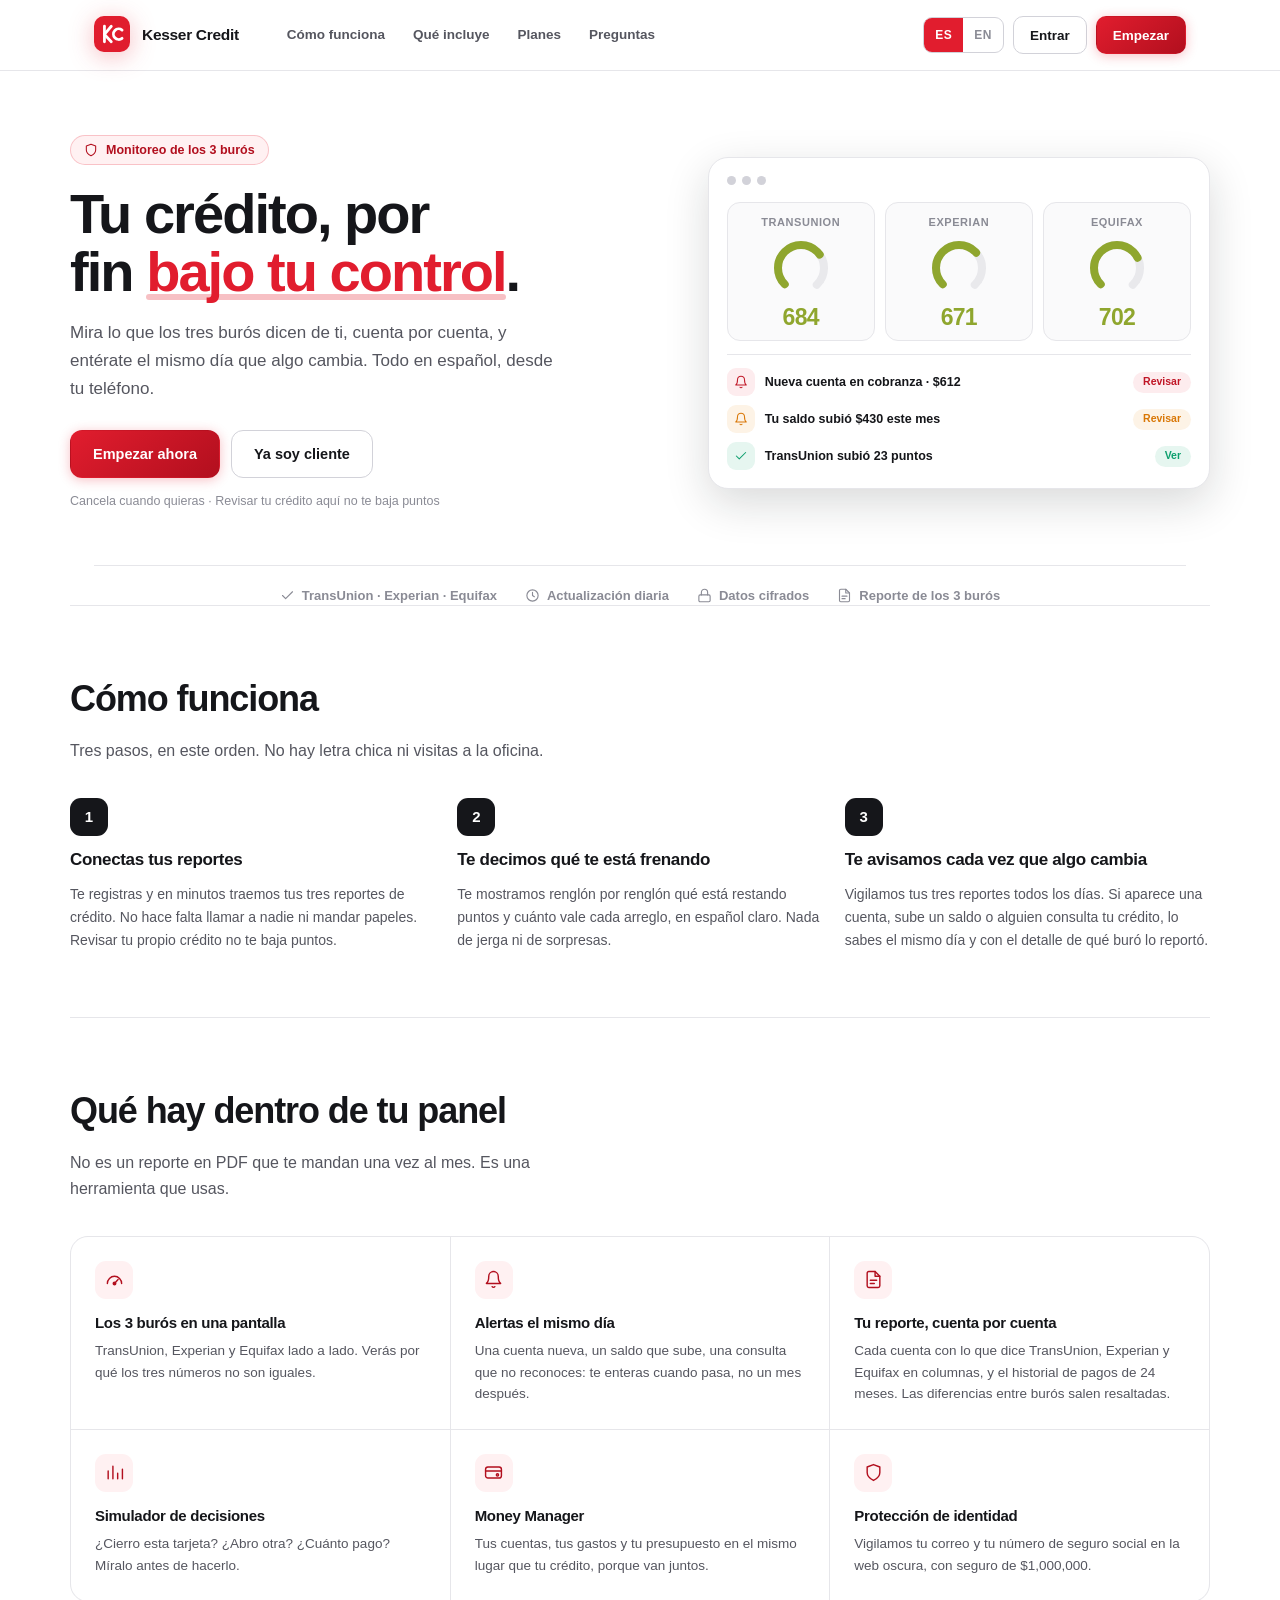
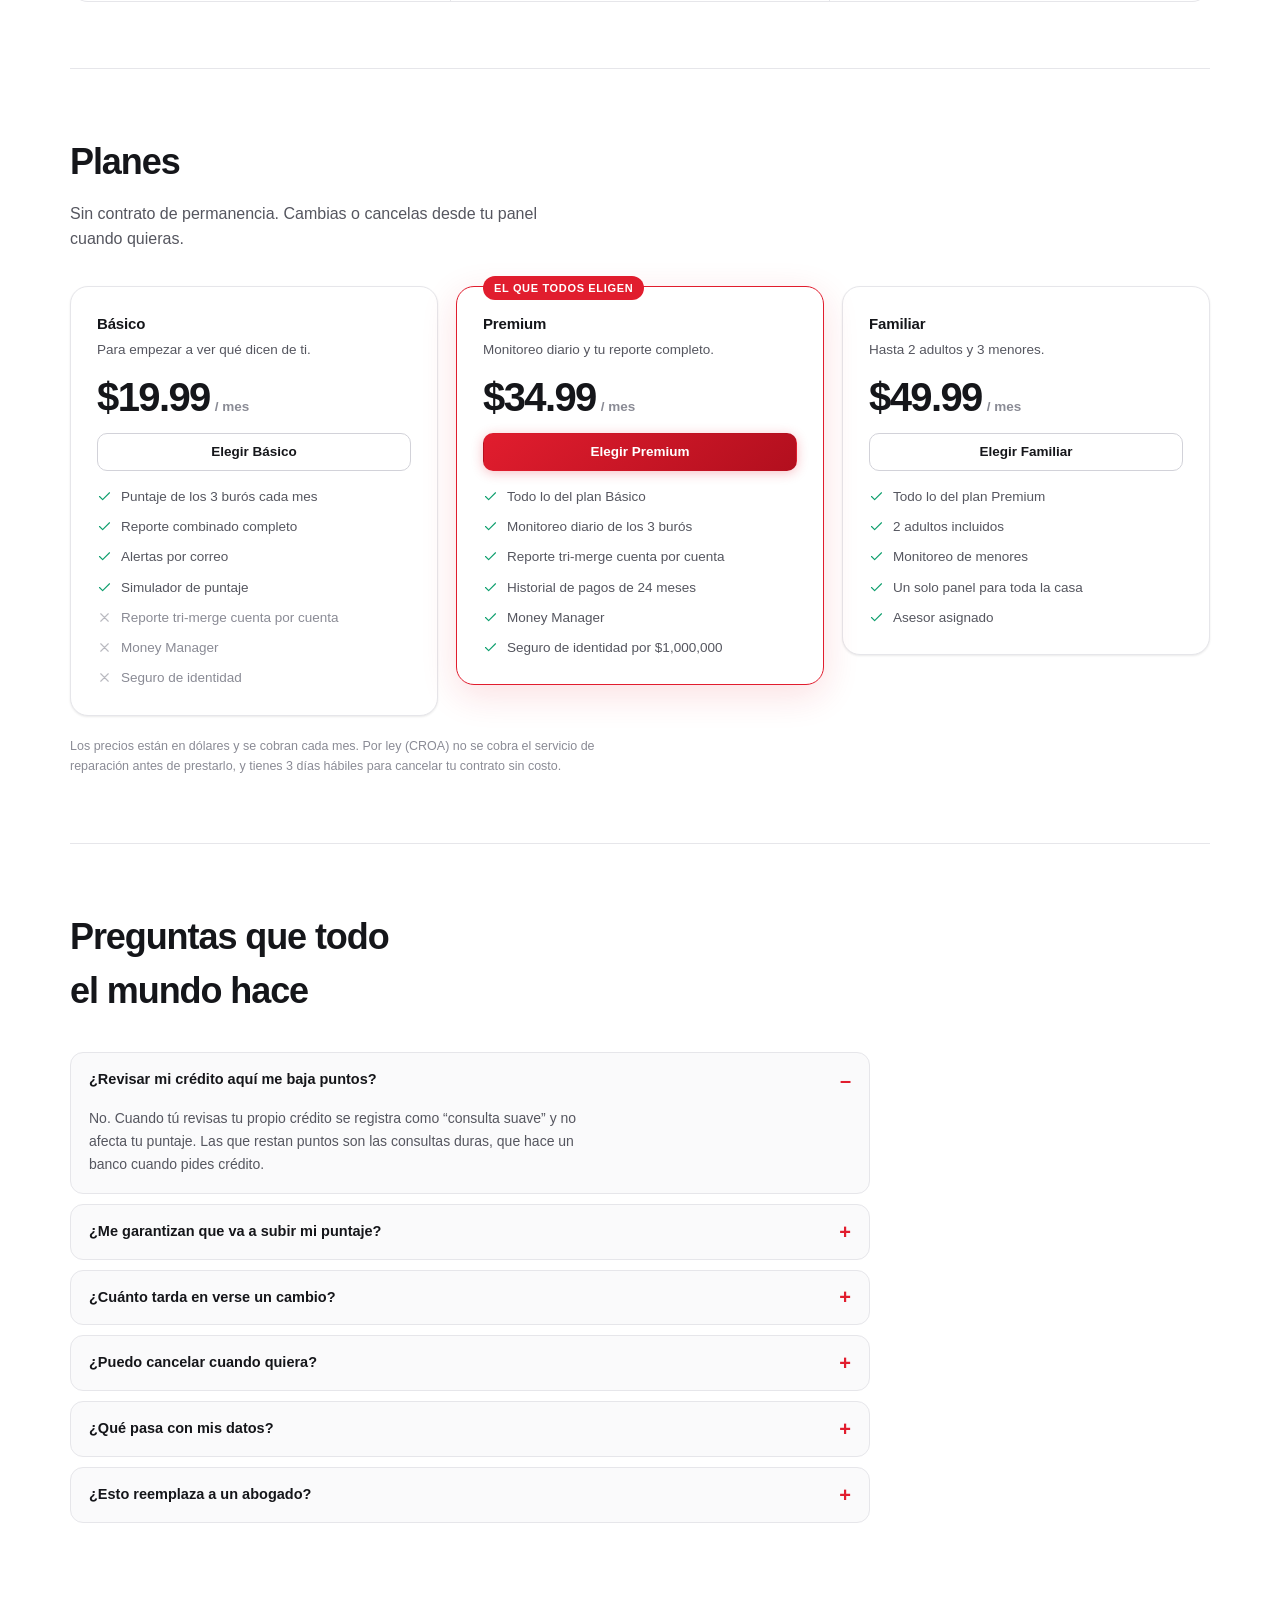
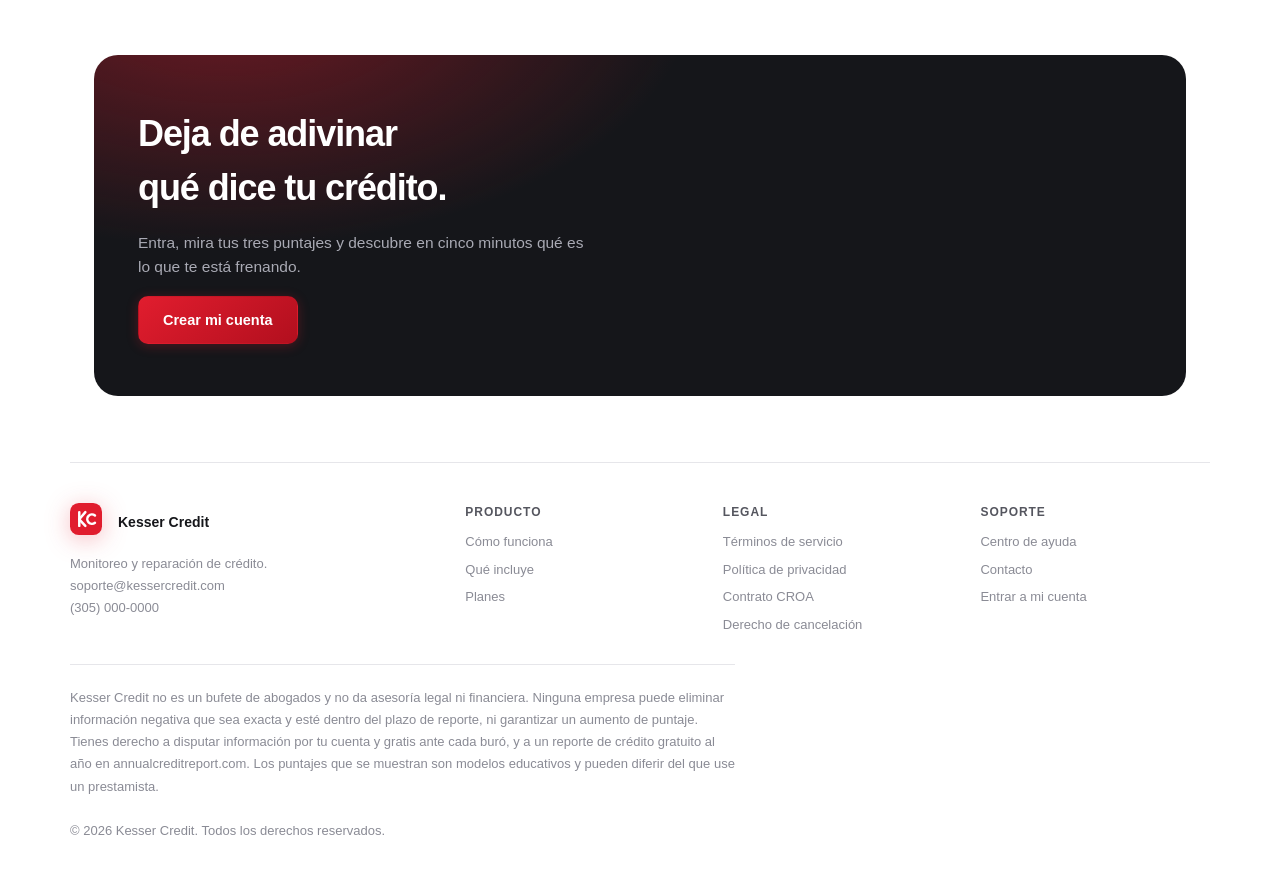
==== index.html @ 18e171b4 "Sitio de Kesser Credit: portada, registro, panel y reporte de los 3 burós Front-end completo en modo" ====
<!doctype html>
<html lang="es">
<head>
<meta charset="utf-8">
<meta name="viewport" content="width=device-width, initial-scale=1">

<title>Kesser Credit — Monitoreo de crédito de los 3 burós</title>
<meta name="description" content="Mira lo que TransUnion, Experian y Equifax dicen de ti, cuenta por cuenta, y entérate el mismo día que algo cambia. Todo en español.">
<link rel="canonical" href="https://kessercredit.com/">
<meta http-equiv="Content-Security-Policy" content="default-src 'self'; script-src 'self'; style-src 'self' 'unsafe-inline' https://fonts.googleapis.com; font-src 'self' https://fonts.gstatic.com; img-src 'self' data:; connect-src 'self' https://api.kessercredit.com; base-uri 'self'; form-action 'self'; object-src 'none'">
<meta name="theme-color" content="#E11D2E">
<meta name="robots" content="index, follow">

<link rel="icon" href="/favicon.svg" type="image/svg+xml">
<link rel="apple-touch-icon" href="/apple-touch-icon.png">

<meta property="og:type" content="website">
<meta property="og:site_name" content="Kesser Credit">
<meta property="og:locale" content="es_US">
<meta property="og:url" content="https://kessercredit.com/">
<meta property="og:title" content="Kesser Credit — Monitoreo de crédito de los 3 burós">
<meta property="og:description" content="Tu crédito, por fin bajo tu control. Los tres burós en una pantalla, cuenta por cuenta, en español.">
<meta name="twitter:card" content="summary_large_image">

<link rel="preconnect" href="https://fonts.googleapis.com">
<link rel="preconnect" href="https://fonts.gstatic.com" crossorigin>
<link href="https://fonts.googleapis.com/css2?family=Plus+Jakarta+Sans:wght@400;500;600;700;800&display=swap" rel="stylesheet">
<link rel="stylesheet" href="/styles.css">
</head>
<body>
<div id="app"></div>
<script src="/js/mock-data.js"></script>
<script src="/js/i18n.js"></script>
<script src="/js/api.js"></script>
<script src="/js/ui.js"></script>
<script src="/js/landing.js"></script>
<script src="/js/views.js"></script>
<script src="/js/app.js"></script>
</body>
</html>
---- styles.css ----
/* ==========================================================================
   Kesser Credit — Sistema visual
   Todo el color de marca vive en :root. Cambia estas 6 variables y
   la plataforma entera cambia de identidad.
   ========================================================================== */

:root{
  /* --- MARCA (edita aquí) --- */
  --brand-ink:#15161A;          /* casi negro, para bloques oscuros */
  --brand-ink-2:#1F2026;
  --brand-ink-3:#2B2D35;
  --brand-accent:#E11D2E;       /* rojo Kesser */
  --brand-accent-dark:#B20F1E;
  --brand-soft:#FFF1F2;         /* rosa papel, fondos suaves de marca */

  /* alias heredados (no los borres: el CSS los usa) */
  --brand-900:var(--brand-ink);
  --brand-800:var(--brand-ink-2);
  --brand-700:var(--brand-ink-3);

  /* --- Superficies --- */
  --bg:#F7F7F8;
  --surface:#FFFFFF;
  --surface-2:#FAFAFB;
  --surface-3:#F1F1F3;
  --line:#E6E6EA;
  --line-strong:#D2D2D9;

  /* --- Texto --- */
  --text:#15161A;
  --text-2:#55565F;
  --text-3:#8A8B95;
  --on-brand:#F7F7F8;
  --on-brand-dim:#A9AAB4;

  /* --- Semántica (separada del rojo de marca) --- */
  --ok:#0E9F6E;
  --ok-strong:#076B4A;

  /* --- escala de puntaje (rojo → verde, sin chocar con el rojo de marca) --- */
  --s1:#C8102E; --s2:#E07A1F; --s3:#8FA62E; --s4:#0E9F6E; --s5:#076B4A;
  --warn:#D97706;
  --bad:#C01626;
  --info:#2563EB;
  --ok-soft:#E6F6F0;
  --warn-soft:#FDF3E6;
  --bad-soft:#FDECEE;
  --info-soft:#ECF1FE;

  /* --- Burós --- */
  --tu:#0E7C86;        /* TransUnion — turquesa */
  --exp:#6D28D9;       /* Experian — violeta */
  --eqf:#C2410C;       /* Equifax — naranja quemado */

  /* --- Forma --- */
  --r-sm:8px;
  --r:12px;
  --r-lg:18px;
  --r-xl:26px;
  --shadow-sm:0 1px 2px rgba(21,22,26,.05), 0 1px 3px rgba(21,22,26,.04);
  --shadow:0 2px 8px rgba(21,22,26,.05), 0 8px 24px rgba(21,22,26,.06);
  --shadow-lg:0 14px 44px rgba(21,22,26,.16);

  --sidebar-w:258px;
  --font:"Plus Jakarta Sans","Inter",-apple-system,BlinkMacSystemFont,"Segoe UI",Roboto,Helvetica,Arial,sans-serif;
  --mono:"SFMono-Regular",ui-monospace,Menlo,Consolas,monospace;
}

:root:not([data-theme="light"]){ }
@media (prefers-color-scheme: dark){
  :root:not([data-theme="light"]){
    --bg:#0B0B0D;
    --surface:#141417;
    --surface-2:#1A1A1E;
    --surface-3:#222227;
    --line:#2A2A31;
    --line-strong:#3A3A43;
    --text:#F2F2F4;
    --text-2:#AFAFB9;
    --text-3:#7B7B86;
    --brand-soft:#2A1013;
    --ok-strong:#2FD39B;
    --s1:#FF5A6A; --s2:#FFA14A; --s3:#B6D24A; --s4:#2FD39B; --s5:#54E3B6;
    --ok-soft:#0D2A21;
    --warn-soft:#2C2010;
    --bad-soft:#2E1216;
    --info-soft:#121D3A;
  }
}
:root[data-theme="dark"]{
  --bg:#0B0B0D; --surface:#141417; --surface-2:#1A1A1E; --surface-3:#222227;
  --line:#2A2A31; --line-strong:#3A3A43;
  --text:#F2F2F4; --text-2:#AFAFB9; --text-3:#7B7B86; --brand-soft:#2A1013;
  --ok-strong:#2FD39B; --s1:#FF5A6A; --s2:#FFA14A; --s3:#B6D24A; --s4:#2FD39B; --s5:#54E3B6;
  --ok-soft:#0D2A21; --warn-soft:#2C2010; --bad-soft:#2E1216; --info-soft:#121D3A;
}

*,*::before,*::after{box-sizing:border-box}
html,body{margin:0;padding:0}
body{
  font-family:var(--font);
  background:var(--bg);
  color:var(--text);
  font-size:14px;
  line-height:1.5;
  -webkit-font-smoothing:antialiased;
}
h1,h2,h3,h4{margin:0;font-weight:700;letter-spacing:-.02em;color:var(--text)}
h1{font-size:26px}
h2{font-size:19px}
h3{font-size:15px}
p{margin:0}
a{color:var(--brand-accent-dark);text-decoration:none}
button{font-family:inherit}
img{max-width:100%}
[hidden]{display:none!important}
::-webkit-scrollbar{width:10px;height:10px}
::-webkit-scrollbar-thumb{background:var(--line-strong);border-radius:20px;border:3px solid transparent;background-clip:content-box}

/* ============================ LOGIN ============================ */
.auth{
  min-height:100vh;display:grid;grid-template-columns:1.05fr .95fr;
  background:var(--brand-ink);
}
.auth__pitch{
  padding:56px 54px;color:var(--on-brand);display:flex;flex-direction:column;
  background:
    radial-gradient(900px 520px at 8% -12%, rgba(225,29,46,.42), transparent 62%),
    radial-gradient(620px 460px at 108% 112%, rgba(225,29,46,.20), transparent 60%),
    var(--brand-ink);
}
.auth__pitch .brand__name{color:#fff}
.auth__pitch .brand__name span{color:var(--on-brand-dim)}
.auth__pitch h2{color:#fff;font-size:34px;line-height:1.18;max-width:14ch;margin-top:auto}
.auth__pitch p{color:var(--on-brand-dim);max-width:42ch;margin-top:16px;font-size:15px}
.auth__points{list-style:none;padding:0;margin:34px 0 auto;display:grid;gap:14px}
.auth__points li{display:flex;gap:12px;align-items:flex-start;color:var(--on-brand);font-size:14px}
.auth__points svg{flex:0 0 auto;margin-top:2px}
.auth__form{
  background:var(--surface);padding:56px 48px;display:flex;flex-direction:column;
  justify-content:center;gap:4px
}
.auth__form .field{margin-top:16px}
.auth__legal{color:var(--text-3);font-size:12px;margin-top:22px;line-height:1.6}
.demo-note{
  margin-top:20px;padding:12px 14px;border:1px dashed var(--line-strong);
  border-radius:var(--r);background:var(--surface-2);color:var(--text-2);font-size:12.5px
}
@media (max-width:900px){
  .auth{grid-template-columns:1fr}
  .auth__pitch{display:none}
  .auth__form{padding:36px 22px;min-height:100vh}
}

/* ============================ SHELL ============================ */
.shell{display:grid;grid-template-columns:var(--sidebar-w) 1fr;min-height:100vh}

.sidebar{
  background:var(--surface);color:var(--text);display:flex;flex-direction:column;
  position:sticky;top:0;height:100vh;overflow-y:auto;
  border-right:1px solid var(--line)
}
.brand{display:flex;align-items:center;gap:11px;padding:20px 20px 18px}
.brand__mark{
  width:38px;height:38px;flex:0 0 auto;display:block;
  filter:drop-shadow(0 4px 12px rgba(225,29,46,.3))
}
.brand__name{font-weight:800;font-size:15.5px;color:var(--text);letter-spacing:-.02em;line-height:1.1}
.brand__name span{display:block;font-weight:600;font-size:10.5px;color:var(--text-3);letter-spacing:.09em;text-transform:uppercase;margin-top:2px}

.nav{padding:6px 10px 18px;display:grid;gap:2px}
.nav__label{
  font-size:10.5px;text-transform:uppercase;letter-spacing:.1em;color:var(--text-3);
  padding:16px 12px 7px;font-weight:800
}
.nav__item{
  display:flex;align-items:center;gap:11px;padding:9.5px 12px;border-radius:10px;
  color:var(--text-2);font-size:13.5px;font-weight:600;cursor:pointer;
  border:0;background:none;width:100%;text-align:left;transition:.14s
}
.nav__item:hover{background:var(--surface-3);color:var(--text)}
.nav__item.is-active{background:var(--brand-soft);color:var(--brand-accent-dark);box-shadow:inset 2.5px 0 0 var(--brand-accent)}
.nav__item svg{flex:0 0 auto;opacity:.9}
.nav__badge{
  margin-left:auto;background:var(--bad);color:#fff;font-size:10.5px;font-weight:800;
  min-width:19px;height:19px;border-radius:20px;display:grid;place-items:center;padding:0 5px
}
.sidebar__foot{margin-top:auto;padding:14px;border-top:1px solid var(--line)}
.plan-card{
  background:var(--brand-soft);border:1px solid color-mix(in srgb,var(--brand-accent) 18%,transparent);
  border-radius:var(--r);padding:13px
}
.plan-card b{color:var(--text);display:block;font-size:13px}
.plan-card small{color:var(--text-2);font-size:11.5px}

.main{min-width:0;display:flex;flex-direction:column}
.topbar{
  height:64px;background:var(--surface);border-bottom:1px solid var(--line);
  display:flex;align-items:center;gap:14px;padding:0 26px;position:sticky;top:0;z-index:20
}
.topbar__title{font-weight:700;font-size:13px;color:var(--text-2)}
.topbar__crumb{color:var(--text-3);font-size:12.5px}
.topbar__spacer{margin-left:auto}
.search{
  display:flex;align-items:center;gap:8px;background:var(--surface-3);border:1px solid transparent;
  border-radius:10px;padding:0 11px;height:36px;width:270px;color:var(--text-3)
}
.search:focus-within{border-color:var(--brand-accent);background:var(--surface)}
.search input{border:0;background:none;outline:0;font-size:13px;color:var(--text);width:100%}
.icon-btn{
  width:36px;height:36px;border-radius:10px;border:1px solid var(--line);background:var(--surface);
  display:grid;place-items:center;cursor:pointer;color:var(--text-2);position:relative
}
.icon-btn:hover{background:var(--surface-3);color:var(--text)}
.icon-btn .dot{position:absolute;top:7px;right:7px;width:7px;height:7px;border-radius:9px;background:var(--bad);border:2px solid var(--surface)}
.avatar{
  width:36px;height:36px;border-radius:50%;background:var(--brand-ink);color:#fff;
  display:grid;place-items:center;font-weight:700;font-size:12.5px;cursor:pointer;flex:0 0 auto
}
.page{padding:26px;max-width:1360px;width:100%}
.page__head{display:flex;align-items:flex-end;gap:16px;flex-wrap:wrap;margin-bottom:20px}
.page__head p{color:var(--text-2);margin-top:5px;max-width:70ch}
.page__head .spacer{margin-left:auto}
.mobile-only{display:none}
@media (max-width:620px){
  .page__head{align-items:stretch}
  .page__head .spacer{display:none}
  .page__head .btn{flex:1 1 140px}
}
@media (max-width:1000px){
  .shell{grid-template-columns:1fr}
  .sidebar{position:fixed;left:0;top:0;bottom:0;width:272px;z-index:60;transform:translateX(-100%);transition:.22s}
  .sidebar.is-open{transform:none;box-shadow:var(--shadow-lg)}
  .scrim{position:fixed;inset:0;background:rgba(7,12,22,.5);z-index:55}
  .mobile-only{display:grid}
  .search{display:none}
  .page{padding:18px 14px}
}

/* ============================ ÁTOMOS ============================ */
.btn{
  display:inline-flex;align-items:center;justify-content:center;gap:8px;height:38px;padding:0 16px;
  border-radius:10px;border:1px solid var(--line-strong);background:var(--surface);color:var(--text);
  font-weight:650;font-size:13.5px;cursor:pointer;transition:.14s;white-space:nowrap
}
.btn:hover{background:var(--surface-3)}
.btn--primary{
  background:linear-gradient(140deg,var(--brand-accent),var(--brand-accent-dark));
  border-color:transparent;color:#fff;box-shadow:0 2px 12px rgba(225,29,46,.28)
}
.btn--primary:hover{filter:brightness(1.05);background:linear-gradient(140deg,var(--brand-accent),var(--brand-accent-dark))}
.btn--dark{background:var(--brand-800);border-color:transparent;color:#fff}
.btn--dark:hover{background:var(--brand-700)}
.btn--ghost{background:none;border-color:transparent;color:var(--text-2)}
.btn--ghost:hover{background:var(--surface-3);color:var(--text)}
.btn--danger{background:var(--bad-soft);border-color:transparent;color:var(--bad)}
.btn--sm{height:32px;padding:0 12px;font-size:12.5px;border-radius:8px}
.btn--block{width:100%}
.btn[disabled]{opacity:.5;cursor:not-allowed}

.card{background:var(--surface);border:1px solid var(--line);border-radius:var(--r-lg);box-shadow:var(--shadow-sm)}
.card__head{display:flex;align-items:center;gap:12px;padding:16px 18px;border-bottom:1px solid var(--line)}
.card__head h3{flex:1 1 auto;min-width:0}
.card__head .sub{color:var(--text-3);font-size:12.5px;font-weight:500}
.card__body{padding:18px}
.card__body--flush{padding:0}
.card__foot{padding:13px 18px;border-top:1px solid var(--line);background:var(--surface-2);border-radius:0 0 var(--r-lg) var(--r-lg)}

.grid{display:grid;gap:16px}
.g-2{grid-template-columns:repeat(2,minmax(0,1fr))}
.g-3{grid-template-columns:repeat(3,minmax(0,1fr))}
.g-4{grid-template-columns:repeat(4,minmax(0,1fr))}
.g-main{grid-template-columns:minmax(0,2fr) minmax(0,1fr)}
@media (max-width:1100px){.g-4{grid-template-columns:repeat(2,minmax(0,1fr))}.g-main{grid-template-columns:1fr}}
@media (max-width:760px){.g-2,.g-3,.g-4{grid-template-columns:1fr}}

.chip{
  display:inline-flex;align-items:center;gap:6px;height:24px;padding:0 10px;border-radius:20px;
  font-size:11.5px;font-weight:700;background:var(--surface-3);color:var(--text-2);white-space:nowrap
}
.chip--ok{background:var(--ok-soft);color:var(--ok)}
.chip--warn{background:var(--warn-soft);color:var(--warn)}
.chip--bad{background:var(--bad-soft);color:var(--bad)}
.chip--info{background:var(--info-soft);color:var(--info)}
.chip--tu{background:color-mix(in srgb,var(--tu) 13%,transparent);color:var(--tu)}
.chip--exp{background:color-mix(in srgb,var(--exp) 13%,transparent);color:var(--exp)}
.chip--eqf{background:color-mix(in srgb,var(--eqf) 13%,transparent);color:var(--eqf)}

.stat{display:grid;gap:4px}
.stat__k{font-size:11.5px;text-transform:uppercase;letter-spacing:.07em;color:var(--text-3);font-weight:700}
.stat__v{font-size:27px;font-weight:800;letter-spacing:-.03em;font-variant-numeric:tabular-nums}
.stat__d{font-size:12.5px;color:var(--text-2)}
.delta{font-weight:700;font-size:12.5px;display:inline-flex;align-items:center;gap:3px}
.delta--up{color:var(--ok)} .delta--down{color:var(--bad)} .delta--flat{color:var(--text-3)}

.field{display:grid;gap:6px}
.field > label{font-size:12.5px;font-weight:700;color:var(--text-2)}
.input,select.input,textarea.input{
  height:40px;border:1px solid var(--line-strong);border-radius:10px;background:var(--surface);
  padding:0 12px;font-size:14px;color:var(--text);outline:0;font-family:inherit;width:100%
}
textarea.input{height:auto;padding:10px 12px;line-height:1.6;resize:vertical}
.input:focus{border-color:var(--brand-accent);box-shadow:0 0 0 3px rgba(225,29,46,.15)}
.hint{font-size:12px;color:var(--text-3)}

.table-wrap{overflow-x:auto}
table.tbl{width:100%;border-collapse:collapse;font-size:13.5px;min-width:620px}
.tbl th{
  text-align:left;font-size:11px;text-transform:uppercase;letter-spacing:.07em;color:var(--text-3);
  font-weight:700;padding:11px 14px;background:var(--surface-2);border-bottom:1px solid var(--line);
  white-space:nowrap;position:sticky;top:0
}
.tbl td{padding:13px 14px;border-bottom:1px solid var(--line);vertical-align:middle}
.tbl tbody tr:hover{background:var(--surface-2)}
.tbl tbody tr:last-child td{border-bottom:0}
.tbl .num{text-align:right;font-variant-numeric:tabular-nums;white-space:nowrap}
.cell-strong{font-weight:700}
.cell-sub{color:var(--text-3);font-size:12px;margin-top:2px}

.tabs{display:flex;gap:4px;border-bottom:1px solid var(--line);overflow-x:auto;margin-bottom:18px}
.tab{
  border:0;background:none;padding:10px 14px;font-size:13.5px;font-weight:650;color:var(--text-2);
  cursor:pointer;border-bottom:2px solid transparent;white-space:nowrap
}
.tab:hover{color:var(--text)}
.tab.is-active{color:var(--brand-accent-dark);border-bottom-color:var(--brand-accent)}

.empty{padding:46px 24px;text-align:center;color:var(--text-3)}
.empty h3{margin-bottom:6px}

.meter{height:7px;border-radius:20px;background:var(--surface-3);overflow:hidden}
.meter > i{display:block;height:100%;border-radius:20px;background:var(--ok)}
.meter--warn > i{background:var(--warn)} .meter--bad > i{background:var(--bad)}

.list{display:grid;gap:0}
.list__row{display:flex;gap:13px;align-items:flex-start;padding:14px 18px;border-bottom:1px solid var(--line)}
.list__row:last-child{border-bottom:0}
.list__row:hover{background:var(--surface-2)}
.list__ico{
  width:34px;height:34px;border-radius:10px;display:grid;place-items:center;flex:0 0 auto;
  background:var(--surface-3);color:var(--text-2)
}
.list__ico--bad{background:var(--bad-soft);color:var(--bad)}
.list__ico--warn{background:var(--warn-soft);color:var(--warn)}
.list__ico--ok{background:var(--ok-soft);color:var(--ok)}
.list__ico--info{background:var(--info-soft);color:var(--info)}
.list__main{flex:1 1 auto;min-width:0}
.list__main b{font-size:13.5px;display:block}
.list__main span{color:var(--text-2);font-size:12.5px}
.list__meta{color:var(--text-3);font-size:12px;white-space:nowrap;text-align:right}

/* ====================== PUNTAJES / GAUGE ====================== */
.score-cards{display:grid;grid-template-columns:repeat(3,minmax(0,1fr));gap:16px}
@media (max-width:860px){.score-cards{grid-template-columns:1fr}}
.score-card{
  background:var(--surface);border:1px solid var(--line);border-radius:var(--r-lg);
  padding:18px;display:grid;gap:12px;box-shadow:var(--shadow-sm);position:relative;overflow:hidden
}
.score-card::before{content:"";position:absolute;inset:0 0 auto;height:3px;background:var(--bureau,var(--brand-accent))}
.score-card__top{display:flex;align-items:center;gap:9px}
.score-card__logo{
  width:30px;height:30px;border-radius:9px;display:grid;place-items:center;font-weight:800;font-size:12px;
  background:color-mix(in srgb,var(--bureau) 14%,transparent);color:var(--bureau)
}
.score-card__name{font-weight:700;font-size:13.5px}
.score-card__name small{display:block;color:var(--text-3);font-weight:500;font-size:11.5px}
.gauge{display:flex;align-items:center;gap:16px}
.gauge__num{font-size:40px;font-weight:800;letter-spacing:-.04em;line-height:1;font-variant-numeric:tabular-nums}
.gauge__scale{font-size:11.5px;color:var(--text-3)}

.report-card-grid{display:grid;gap:12px}
.rc-row{display:grid;grid-template-columns:1fr auto;gap:4px 14px;align-items:center}
.rc-row__name{font-weight:650;font-size:13.5px}
.rc-row__bar{grid-column:1/-1}
.grade{
  width:30px;height:30px;border-radius:9px;display:grid;place-items:center;font-weight:800;font-size:13.5px
}
.grade--A{background:var(--ok-soft);color:var(--ok)}
.grade--B{background:var(--info-soft);color:var(--info)}
.grade--C{background:var(--warn-soft);color:var(--warn)}
.grade--D,.grade--F{background:var(--bad-soft);color:var(--bad)}

/* ====================== SIMULADOR ====================== */
.sim-grid{display:grid;grid-template-columns:minmax(0,1fr) 340px;gap:16px}
@media (max-width:1050px){.sim-grid{grid-template-columns:1fr}}
.sim-opt{
  display:flex;gap:12px;align-items:flex-start;padding:14px;border:1px solid var(--line);
  border-radius:var(--r);cursor:pointer;background:var(--surface)
}
.sim-opt:hover{border-color:var(--line-strong);background:var(--surface-2)}
.sim-opt.is-on{border-color:var(--brand-accent);background:var(--brand-soft)}
.sim-opt input{margin-top:3px;accent-color:var(--brand-accent-dark);width:17px;height:17px}
.sim-opt > div > b{display:block;font-size:13.5px}
.sim-opt .hint b{display:inline}
.sim-opt span{color:var(--text-2);font-size:12.5px}
.sim-result{
  background:var(--brand-800);color:#fff;border-radius:var(--r-lg);padding:22px;
  display:grid;gap:6px;place-items:center;text-align:center
}
.sim-result .big{font-size:52px;font-weight:800;letter-spacing:-.04em;line-height:1}
.sim-result small{color:var(--on-brand-dim)}
input[type=range]{width:100%;accent-color:var(--brand-accent-dark)}

/* ====================== TIMELINE DISPUTAS ====================== */
.steps{display:flex;gap:0;margin:4px 0 2px}
.step{flex:1 1 0;text-align:center;position:relative;font-size:11.5px;color:var(--text-3);font-weight:650}
.step::before{
  content:"";display:block;height:4px;background:var(--surface-3);margin:0 0 9px;border-radius:9px
}
.step:first-child::before{border-radius:9px 0 0 9px}
.step:last-child::before{border-radius:0 9px 9px 0}
.step.is-done::before{background:var(--brand-accent)}
.step.is-done{color:var(--brand-accent-dark)}

/* ====================== MONEY MANAGER ====================== */
.bars{display:flex;align-items:flex-end;gap:10px;height:150px;padding-top:8px}
.bars__col{flex:1 1 0;display:grid;gap:7px;justify-items:center}
.bars__bar{
  width:100%;max-width:38px;background:linear-gradient(180deg,var(--ok),#0A7C55);
  border-radius:7px 7px 3px 3px;min-height:4px
}
.bars__bar--muted{background:linear-gradient(180deg,var(--line-strong),var(--line))}
.bars__lbl{font-size:11px;color:var(--text-3);font-weight:650}

/* ====================== OFERTAS ====================== */
.offer{display:grid;gap:12px;padding:18px;border:1px solid var(--line);border-radius:var(--r-lg);background:var(--surface)}
.offer__logo{width:44px;height:44px;border-radius:11px;display:grid;place-items:center;font-weight:800;color:#fff;font-size:15px}
.offer__rate{font-size:22px;font-weight:800;letter-spacing:-.03em}

/* ====================== MODAL ====================== */
.modal-scrim{position:fixed;inset:0;background:rgba(7,12,22,.55);display:grid;place-items:center;z-index:100;padding:20px;overflow:auto}
.modal{background:var(--surface);border-radius:var(--r-xl);box-shadow:var(--shadow-lg);width:min(620px,100%);max-height:90vh;overflow:auto}
.modal__head{display:flex;align-items:center;gap:12px;padding:20px 22px;border-bottom:1px solid var(--line);position:sticky;top:0;background:var(--surface);z-index:2}
.modal__head h2{flex:1}
.modal__body{padding:22px;display:grid;gap:16px}
.modal__foot{padding:16px 22px;border-top:1px solid var(--line);display:flex;gap:10px;justify-content:flex-end;position:sticky;bottom:0;background:var(--surface)}
.letter{
  background:var(--surface-2);border:1px solid var(--line);border-radius:var(--r);padding:18px;
  font-family:var(--mono);font-size:12.5px;line-height:1.75;
  white-space:pre-wrap;overflow-wrap:anywhere;max-width:100%
}
@media (max-width:620px){ .letter{font-size:11.5px;padding:13px} }

/* ====================== TOASTS ====================== */
.toasts{position:fixed;right:18px;bottom:18px;display:grid;gap:10px;z-index:200;max-width:340px}
.toast{
  background:var(--brand-800);color:#fff;padding:13px 16px;border-radius:var(--r);
  box-shadow:var(--shadow-lg);font-size:13.5px;display:flex;gap:10px;align-items:flex-start;
  animation:toast-in .2s ease-out
}
@keyframes toast-in{from{opacity:0;transform:translateY(8px)}}

/* ====================== CRM ====================== */
.pipeline{display:grid;grid-template-columns:repeat(5,minmax(190px,1fr));gap:12px;overflow-x:auto;padding-bottom:6px}
.pipe-col{background:var(--surface-2);border:1px solid var(--line);border-radius:var(--r);padding:11px;min-height:150px}
.pipe-col__head{display:flex;align-items:center;gap:8px;margin-bottom:10px;font-size:12px;font-weight:800;text-transform:uppercase;letter-spacing:.06em;color:var(--text-3)}
.pipe-col__head b{margin-left:auto;background:var(--surface);border:1px solid var(--line);border-radius:20px;padding:1px 8px;font-size:11px;color:var(--text-2)}
.deal{background:var(--surface);border:1px solid var(--line);border-radius:10px;padding:11px;margin-bottom:9px;cursor:pointer;box-shadow:var(--shadow-sm)}
.deal:hover{border-color:var(--brand-accent)}
.deal b{font-size:13px;display:block}
.deal small{color:var(--text-3);font-size:11.5px}

.kv{display:grid;grid-template-columns:auto 1fr;gap:9px 18px;font-size:13.5px}
.kv dt{color:var(--text-3);font-weight:650}
.kv dd{margin:0;font-weight:600}

.callout{
  display:flex;gap:12px;padding:15px 16px;border-radius:var(--r);background:var(--info-soft);
  border:1px solid color-mix(in srgb,var(--info) 22%,transparent);color:var(--text)
}
.callout--warn{background:var(--warn-soft);border-color:color-mix(in srgb,var(--warn) 25%,transparent)}
.callout b{display:block;margin-bottom:3px}
.callout p{font-size:13px;color:var(--text-2)}
code{font-family:var(--mono);font-size:12.5px;background:var(--surface-3);padding:2px 6px;border-radius:6px}

/* ==========================================================================
   PORTADA PÚBLICA (lo que ve quien todavía no es cliente)
   ========================================================================== */
.lp{background:var(--surface)}
.lp__wrap{max-width:1140px;margin:0 auto;padding:0 24px}

.lp-nav{
  position:sticky;top:0;z-index:40;background:color-mix(in srgb,var(--surface) 88%,transparent);
  backdrop-filter:blur(12px);border-bottom:1px solid var(--line)
}
.lp-nav__in{display:flex;align-items:center;gap:10px;height:70px}
.lp-nav__links{display:flex;gap:4px;margin-left:26px}
.lp-nav__links a{
  padding:8px 12px;border-radius:9px;font-size:13.5px;font-weight:650;color:var(--text-2)
}
.lp-nav__links a:hover{background:var(--surface-3);color:var(--text)}
.lp-nav__cta{margin-left:auto;display:flex;gap:9px;align-items:center}
@media (max-width:820px){ .lp-nav__links{display:none} }

.lp-hero{
  display:grid;grid-template-columns:minmax(0,1.08fr) minmax(0,.92fr);gap:48px;
  align-items:center;padding:64px 0 54px
}
.lp-eyebrow{
  display:inline-flex;align-items:center;gap:8px;height:30px;padding:0 13px;border-radius:30px;
  background:var(--brand-soft);color:var(--brand-accent-dark);font-size:12.5px;font-weight:800;
  border:1px solid color-mix(in srgb,var(--brand-accent) 22%,transparent)
}
.lp-hero h1{
  font-size:clamp(34px,5vw,56px);line-height:1.04;letter-spacing:-.035em;margin:20px 0 0;
  text-wrap:balance
}
.lp-hero h1 em{font-style:normal;color:var(--brand-accent);position:relative;white-space:nowrap}
.lp-hero h1 em::after{
  content:"";position:absolute;left:0;right:0;bottom:.06em;height:.1em;border-radius:3px;
  background:color-mix(in srgb,var(--brand-accent) 28%,transparent)
}
.lp-hero p.lead{font-size:17px;color:var(--text-2);margin-top:18px;max-width:52ch;line-height:1.62}
.lp-hero__cta{display:flex;gap:11px;margin-top:28px;flex-wrap:wrap}
.lp-hero__cta .btn{height:48px;padding:0 22px;font-size:14.5px;border-radius:12px}
.lp-hero__note{color:var(--text-3);font-size:12.5px;margin-top:14px}
@media (max-width:900px){ .lp-hero{grid-template-columns:1fr;padding:40px 0 34px;gap:34px} }

/* mock del panel dentro del hero */
.lp-shot{
  background:var(--surface);border:1px solid var(--line);border-radius:20px;padding:18px;
  box-shadow:var(--shadow-lg);display:grid;gap:13px
}
.lp-shot__bar{display:flex;gap:6px;padding-bottom:4px}
.lp-shot__bar i{width:9px;height:9px;border-radius:9px;background:var(--line-strong);display:block}
.lp-shot__row{display:grid;grid-template-columns:repeat(3,minmax(0,1fr));gap:10px}
.lp-mini{
  border:1px solid var(--line);border-radius:13px;padding:11px;display:grid;gap:7px;
  background:var(--surface-2);text-align:center;justify-items:center
}
.lp-mini b{font-size:11px;letter-spacing:.05em;text-transform:uppercase;color:var(--text-3)}
.lp-mini .n{font-size:23px;font-weight:800;letter-spacing:-.03em;line-height:1}

.lp-trust{
  display:flex;flex-wrap:wrap;gap:10px 28px;justify-content:center;padding:20px 0 0;
  border-top:1px solid var(--line);color:var(--text-3);font-size:13px;font-weight:650
}
.lp-trust span{display:flex;align-items:center;gap:7px}

.lp-section{padding:66px 0;border-top:1px solid var(--line)}
.lp-section__head{max-width:62ch;margin-bottom:34px}
.lp-section__head h2{font-size:clamp(25px,3.4vw,36px);letter-spacing:-.03em;text-wrap:balance}
.lp-section__head p{color:var(--text-2);margin-top:12px;font-size:16px;line-height:1.6}

.lp-steps{display:grid;grid-template-columns:repeat(3,minmax(0,1fr));gap:22px;counter-reset:paso}
.lp-step{display:grid;gap:11px;align-content:start}
.lp-step__n{
  width:38px;height:38px;border-radius:11px;background:var(--brand-ink);color:#fff;
  display:grid;place-items:center;font-weight:800;font-size:15px
}
.lp-step h3{font-size:17px;letter-spacing:-.02em}
.lp-step p{color:var(--text-2);font-size:14px;line-height:1.62}
@media (max-width:820px){ .lp-steps{grid-template-columns:1fr;gap:26px} }

.lp-feats{display:grid;grid-template-columns:repeat(3,minmax(0,1fr));gap:1px;background:var(--line);
  border:1px solid var(--line);border-radius:18px;overflow:hidden}
.lp-feat{background:var(--surface);padding:24px}
.lp-feat__i{
  width:38px;height:38px;border-radius:11px;background:var(--brand-soft);color:var(--brand-accent-dark);
  display:grid;place-items:center;margin-bottom:13px
}
.lp-feat h3{font-size:15px;margin-bottom:6px}
.lp-feat p{color:var(--text-2);font-size:13.5px;line-height:1.6}
@media (max-width:980px){ .lp-feats{grid-template-columns:repeat(2,minmax(0,1fr))} }
@media (max-width:620px){ .lp-feats{grid-template-columns:1fr} }

.lp-plans{display:grid;grid-template-columns:repeat(3,minmax(0,1fr));gap:18px;align-items:start}
.lp-plan{
  border:1px solid var(--line);border-radius:18px;padding:26px;display:grid;gap:16px;
  background:var(--surface);box-shadow:var(--shadow-sm)
}
.lp-plan--top{
  border-color:var(--brand-accent);box-shadow:0 10px 36px rgba(225,29,46,.14);position:relative
}
.lp-plan--top::before{
  content:attr(data-tag);position:absolute;top:-11px;left:26px;background:var(--brand-accent);
  color:#fff;font-size:11px;font-weight:800;letter-spacing:.06em;text-transform:uppercase;
  padding:4px 11px;border-radius:20px
}
.lp-plan__name{font-size:15px;font-weight:800;letter-spacing:-.01em}
.lp-plan__price{display:flex;align-items:baseline;gap:5px}
.lp-plan__price b{font-size:40px;font-weight:800;letter-spacing:-.04em;line-height:1}
.lp-plan__price span{color:var(--text-3);font-size:13.5px;font-weight:650}
.lp-plan ul{list-style:none;margin:0;padding:0;display:grid;gap:10px}
.lp-plan li{display:flex;gap:9px;font-size:13.5px;color:var(--text-2);line-height:1.5}
.lp-plan li svg{flex:0 0 auto;color:var(--ok);margin-top:2px}
.lp-plan li.off{color:var(--text-3)}
.lp-plan li.off svg{color:var(--text-3);opacity:.6}
@media (max-width:900px){ .lp-plans{grid-template-columns:1fr} }

.lp-faq{display:grid;gap:10px;max-width:800px}
.lp-faq details{border:1px solid var(--line);border-radius:13px;background:var(--surface-2);overflow:hidden}
.lp-faq summary{
  padding:16px 18px;font-weight:700;font-size:14.5px;cursor:pointer;list-style:none;
  display:flex;align-items:center;gap:12px
}
.lp-faq summary::-webkit-details-marker{display:none}
.lp-faq summary::after{content:"+";margin-left:auto;color:var(--brand-accent);font-size:20px;font-weight:700;line-height:1}
.lp-faq details[open] summary::after{content:"–"}
.lp-faq p{padding:0 18px 17px;color:var(--text-2);font-size:14px;line-height:1.65;max-width:68ch}

.lp-cta{
  background:
    radial-gradient(760px 420px at 12% -20%, rgba(225,29,46,.45), transparent 62%),
    var(--brand-ink);
  border-radius:24px;padding:52px 44px;color:#fff;display:grid;gap:16px;justify-items:start;margin:66px 0
}
.lp-cta h2{color:#fff;font-size:clamp(25px,3.2vw,36px);letter-spacing:-.03em;max-width:18ch;text-wrap:balance}
.lp-cta p{color:var(--on-brand-dim);max-width:52ch;font-size:15.5px;line-height:1.6}
@media (max-width:620px){ .lp-cta{padding:34px 24px} }

.lp-foot{border-top:1px solid var(--line);padding:40px 0 54px;color:var(--text-3);font-size:13px}
.lp-foot__cols{display:grid;grid-template-columns:1.6fr repeat(3,1fr);gap:28px;margin-bottom:30px}
.lp-foot h4{font-size:12px;text-transform:uppercase;letter-spacing:.08em;color:var(--text-2);margin-bottom:11px}
.lp-foot ul{list-style:none;padding:0;margin:0;display:grid;gap:8px}
.lp-foot a{color:var(--text-3)}
.lp-foot a:hover{color:var(--text)}
.lp-foot__legal{border-top:1px solid var(--line);padding-top:22px;line-height:1.7;max-width:92ch}
@media (max-width:820px){ .lp-foot__cols{grid-template-columns:1fr 1fr} }

/* selector de idioma */
.lang{
  display:inline-flex;border:1px solid var(--line-strong);border-radius:9px;overflow:hidden;height:36px
}
.lang button{
  border:0;background:none;padding:0 11px;font-size:12px;font-weight:800;color:var(--text-3);
  cursor:pointer;letter-spacing:.04em
}
.lang button.is-on{background:var(--brand-accent);color:#fff}

/* ==========================================================================
   REPORTE TRI-MERGE: una cuenta, los 3 burós en columnas
   ========================================================================== */
.acct{
  border:1px solid var(--line);border-radius:var(--r-lg);background:var(--surface);
  box-shadow:var(--shadow-sm);overflow:hidden;margin-bottom:16px
}
.acct__head{
  display:flex;align-items:center;gap:13px;padding:15px 18px;background:var(--surface-2);
  border-bottom:1px solid var(--line);flex-wrap:wrap
}
.acct__head .ico{
  width:36px;height:36px;border-radius:10px;display:grid;place-items:center;flex:0 0 auto;
  background:var(--surface-3);color:var(--text-2)
}
.acct__head .ico--bad{background:var(--bad-soft);color:var(--bad)}
.acct__name{flex:1 1 220px;min-width:0}
.acct__name b{font-size:14.5px;display:block;letter-spacing:-.01em}
.acct__name span{color:var(--text-3);font-size:12.5px}
.acct__tags{display:flex;gap:7px;flex-wrap:wrap}

.tri{width:100%;border-collapse:collapse;font-size:13px;min-width:580px}
.tri th,.tri td{padding:9px 14px;border-bottom:1px solid var(--line);text-align:left}
.tri thead th{
  font-size:11px;text-transform:uppercase;letter-spacing:.07em;font-weight:800;
  background:var(--surface);border-bottom:1.5px solid var(--line-strong);white-space:nowrap
}
.tri thead th:first-child{color:var(--text-3)}
.tri tbody th{
  font-weight:650;color:var(--text-2);width:200px;background:var(--surface-2);
  font-size:12.5px;white-space:nowrap
}
.tri td{font-variant-numeric:tabular-nums;font-weight:600}
.tri tbody tr:last-child th,.tri tbody tr:last-child td{border-bottom:0}
.tri .dif{color:var(--brand-accent-dark);font-weight:800}
.tri .nd{color:var(--text-3);font-weight:500}
.tri-bureau{display:inline-flex;align-items:center;gap:7px}
.tri-bureau i{width:9px;height:9px;border-radius:9px;display:block;flex:0 0 auto}

.acct__foot{padding:16px 18px;border-top:1px solid var(--line);background:var(--surface-2)}
.acct__foot h4{
  font-size:11px;text-transform:uppercase;letter-spacing:.07em;color:var(--text-3);
  font-weight:800;margin-bottom:11px
}

/* cuadrícula de 24 meses */
.hp{display:flex;align-items:center;gap:11px;margin-bottom:7px}
.hp__lbl{
  width:30px;flex:0 0 auto;font-size:11px;font-weight:800;color:var(--text-3);
  letter-spacing:.04em
}
.hp__row{display:flex;gap:2.5px;flex:1 1 auto;min-width:0}
.hp__row i{flex:1 1 0;height:19px;border-radius:3px;display:block;min-width:5px}
.hp-leg{display:flex;flex-wrap:wrap;gap:6px 16px;margin-top:11px;padding-left:41px}
.hp-leg span{display:flex;align-items:center;gap:6px;font-size:11.5px;color:var(--text-3);font-weight:600}
.hp-leg i{width:10px;height:10px;border-radius:3px;display:block}
.hp-meses{display:flex;gap:2.5px;padding-left:41px;margin-top:4px}
.hp-meses span{flex:1 1 0;font-size:9.5px;color:var(--text-3);text-align:center;min-width:5px;
  overflow:hidden;white-space:nowrap}
@media (max-width:620px){
  .hp-leg,.hp-meses{padding-left:0}
  .hp__lbl{width:24px}
}

/* ==========================================================================
   PANTALLA DE PUNTAJE
   ========================================================================== */
.sc-grid{display:grid;grid-template-columns:repeat(3,minmax(0,1fr));gap:16px}
@media (max-width:1080px){ .sc-grid{grid-template-columns:1fr} }
.sc-card{
  border:1px solid var(--line);border-radius:var(--r-lg);background:var(--surface);
  box-shadow:var(--shadow-sm);padding:20px;display:grid;gap:14px;justify-items:center;
  position:relative;overflow:hidden
}
.sc-card--main{border-color:var(--brand-accent);box-shadow:0 8px 30px rgba(225,29,46,.12)}
.sc-card__tag{
  position:absolute;top:0;right:0;background:var(--brand-accent);color:#fff;font-size:10.5px;
  font-weight:800;letter-spacing:.05em;text-transform:uppercase;padding:4px 11px;
  border-radius:0 0 0 11px
}
.sc-card__top{display:flex;align-items:center;gap:10px;width:100%}
.sc-card__logo{
  width:34px;height:34px;border-radius:10px;display:grid;place-items:center;font-weight:800;
  font-size:12px;flex:0 0 auto
}
.sc-card__who b{font-size:14.5px;display:block;letter-spacing:-.01em}
.sc-card__who span{font-size:11.5px;color:var(--text-3);font-weight:600}
.sc-card__band{display:flex;align-items:center;gap:10px;flex-wrap:wrap;justify-content:center}
.sc-card__meta{
  width:100%;border-top:1px solid var(--line);padding-top:13px;display:grid;gap:7px;
  font-size:12.5px;color:var(--text-2)
}
.sc-card__meta div{display:flex;justify-content:space-between;gap:10px}
.sc-card__meta b{color:var(--text);font-variant-numeric:tabular-nums}

.sc-scale{display:grid;gap:7px}
.sc-scale__row{display:flex;align-items:center;gap:10px;font-size:13px}
.sc-scale__row i{width:11px;height:11px;border-radius:50%;display:block;flex:0 0 auto}
.sc-scale__row span.r{margin-left:auto;color:var(--text-3);font-variant-numeric:tabular-nums}
.sc-scale__row.is-you{font-weight:800}

/* selector desplegable de buró en el reporte */
.pick{
  display:flex;align-items:center;gap:9px;background:var(--surface);border:1px solid var(--line-strong);
  border-radius:10px;padding:0 10px 0 13px;height:38px
}
.pick label{font-size:12px;font-weight:800;color:var(--text-3);text-transform:uppercase;letter-spacing:.06em}
.pick select{border:0;background:none;outline:0;font-family:inherit;font-size:13.5px;
  font-weight:700;color:var(--text);height:100%;cursor:pointer}

/* ==========================================================================
   PANEL DE PRESENTACIÓN — lo primero que ve el cliente al entrar
   ========================================================================== */
.hero-score{
  background:var(--surface);border:1px solid var(--line);border-radius:var(--r-xl);
  box-shadow:var(--shadow);overflow:hidden
}
.hero-score__head{padding:24px 26px 18px;display:flex;align-items:flex-start;gap:14px;flex-wrap:wrap}
.hero-score__head h2{font-size:22px;letter-spacing:-.025em}
.hero-score__asof{
  display:flex;align-items:center;gap:9px;color:var(--text-3);font-size:13px;
  font-weight:600;margin-top:5px
}
.refresh{
  width:30px;height:30px;border-radius:50%;border:1px solid var(--line-strong);
  background:var(--surface);color:var(--brand-accent);display:grid;place-items:center;
  cursor:pointer;flex:0 0 auto;transition:.15s
}
.refresh:hover{background:var(--brand-soft);border-color:var(--brand-accent)}
.refresh[disabled]{opacity:.45;cursor:not-allowed}
.refresh.is-spin svg{animation:spin .9s linear infinite}
@keyframes spin{to{transform:rotate(360deg)}}
@media (prefers-reduced-motion: reduce){ .refresh.is-spin svg{animation:none} }

.srow{
  display:grid;grid-template-columns:46px minmax(0,1fr) auto auto;gap:16px;align-items:center;
  padding:20px 26px;border-top:1px solid var(--line)
}
.srow__ico{
  width:46px;height:46px;border-radius:13px;display:grid;place-items:center;flex:0 0 auto
}
.srow__t{font-size:17px;font-weight:800;letter-spacing:-.02em}
.srow__d{color:var(--text-2);font-size:13px;line-height:1.55;margin-top:3px;max-width:52ch}
.srow__d b{color:var(--text)}
.srow__n{
  font-size:38px;font-weight:800;letter-spacing:-.04em;line-height:1;
  font-variant-numeric:tabular-nums;text-align:right;min-width:92px
}
.srow .btn{min-width:168px}
@media (max-width:760px){
  .srow{grid-template-columns:40px minmax(0,1fr) auto;gap:12px;padding:16px 18px}
  .srow__ico{width:40px;height:40px;border-radius:11px}
  .srow__n{font-size:30px;min-width:0}
  .srow .btn{grid-column:1/-1;min-width:0;width:100%}
  .hero-score__head{padding:18px}
}
.srow--future{
  background:var(--brand-ink);border-top:0;color:#fff;
  grid-template-columns:minmax(0,1fr) auto
}
.srow--future .srow__t{color:#fff;font-size:19px}
.srow--future .srow__d{color:var(--on-brand-dim)}
.srow--future .srow__n{color:var(--brand-accent);font-size:46px}
@media (max-width:760px){ .srow--future{grid-template-columns:1fr auto} .srow--future .srow__n{font-size:34px} }

/* --- precalificaciones --- */
.pq-grid{display:grid;grid-template-columns:repeat(5,minmax(0,1fr));gap:12px}
@media (max-width:980px){ .pq-grid{grid-template-columns:repeat(3,minmax(0,1fr))} }
@media (max-width:560px){ .pq-grid{grid-template-columns:repeat(2,minmax(0,1fr))} }
.pq{
  border:1px solid var(--line);border-radius:var(--r-lg);background:var(--surface-2);
  padding:16px 13px;display:grid;gap:9px;justify-items:center;text-align:center;
  cursor:pointer;transition:.15s
}
.pq:hover{border-color:var(--brand-accent);background:var(--surface);box-shadow:var(--shadow-sm)}
.pq__ico{
  width:44px;height:44px;border-radius:13px;display:grid;place-items:center;
  background:var(--brand-soft);color:var(--brand-accent-dark)
}
.pq--no .pq__ico{background:var(--surface-3);color:var(--text-3)}
.pq__n{font-size:12.5px;font-weight:750;line-height:1.3}
.pq__v{font-size:11.5px;font-weight:700;color:var(--ok)}
.pq--no .pq__v{color:var(--text-3)}

/* --- consejos --- */
.tips{display:grid;gap:12px}
.tip{
  border:1px solid var(--line);border-radius:var(--r-lg);background:var(--surface);
  padding:18px;display:grid;grid-template-columns:52px minmax(0,1fr) auto;gap:16px;
  align-items:start;box-shadow:var(--shadow-sm)
}
.tip__pts{
  width:52px;display:grid;justify-items:center;gap:2px;padding-top:2px
}
.tip__pts b{font-size:21px;font-weight:800;letter-spacing:-.03em;line-height:1;color:var(--ok)}
.tip__pts span{font-size:9.5px;font-weight:800;letter-spacing:.06em;color:var(--text-3);text-transform:uppercase}
.tip--prot .tip__pts b{color:var(--info)}
.tip__t{font-size:15.5px;font-weight:750;letter-spacing:-.015em}
.tip__meta{display:flex;gap:7px;flex-wrap:wrap;margin:8px 0 0}
.tip__body{margin-top:11px;display:grid;gap:9px}
.tip__body p{font-size:13.5px;color:var(--text-2);line-height:1.62}
.tip__do{
  background:var(--brand-soft);border-left:3px solid var(--brand-accent);
  border-radius:0 var(--r-sm) var(--r-sm) 0;padding:11px 13px
}
.tip__do b{display:block;font-size:11px;text-transform:uppercase;letter-spacing:.07em;
  color:var(--brand-accent-dark);margin-bottom:4px}
.tip__do p{color:var(--text);font-size:13.5px}
@media (max-width:760px){
  .tip{grid-template-columns:44px minmax(0,1fr);padding:15px}
  .tip__pts{width:44px}
  .tip > .btn{grid-column:1/-1;width:100%}
}

/* --- tarjetas de navegación al pie del panel --- */
.navcards{display:grid;grid-template-columns:repeat(3,minmax(0,1fr));gap:16px}
@media (max-width:860px){ .navcards{grid-template-columns:1fr} }
.navcard{
  border:1px solid var(--line);border-radius:var(--r-lg);background:var(--surface);
  padding:22px;display:grid;gap:10px;cursor:pointer;transition:.15s;box-shadow:var(--shadow-sm)
}
.navcard:hover{border-color:var(--brand-accent);box-shadow:var(--shadow)}
.navcard__ico{
  width:42px;height:42px;border-radius:12px;display:grid;place-items:center;
  background:var(--brand-ink);color:#fff
}
.navcard b{font-size:15.5px;letter-spacing:-.015em}
.navcard p{color:var(--text-2);font-size:13.5px;line-height:1.55}
.navcard span.go{color:var(--brand-accent-dark);font-weight:750;font-size:13px}

/* ==========================================================================
   BARRA DE NAVEGACIÓN SUPERIOR (reemplaza el menú lateral dentro de la cuenta)
   ========================================================================== */
.app{min-height:100vh;display:flex;flex-direction:column;background:var(--bg)}

.topnav{
  background:var(--surface);border-bottom:1px solid var(--line);
  position:sticky;top:0;z-index:50
}
.topnav__in{
  max-width:1280px;margin:0 auto;padding:0 24px;height:66px;
  display:flex;align-items:center;gap:8px
}
.topnav .brand{padding:0;margin-right:10px;flex:0 0 auto}
.topnav .brand__name{font-size:14.5px}

.tn{display:flex;align-items:center;gap:2px;height:100%}
.tn__group{position:relative;height:100%;display:flex;align-items:center}
.tn__btn{
  display:flex;align-items:center;gap:6px;height:38px;padding:0 13px;border:0;border-radius:10px;
  background:none;font-family:inherit;font-size:14px;font-weight:650;color:var(--text-2);
  cursor:pointer;white-space:nowrap;transition:.14s
}
.tn__btn:hover{background:var(--surface-3);color:var(--text)}
.tn__btn.is-active{color:var(--brand-accent-dark);background:var(--brand-soft)}
.tn__btn svg.car{transition:transform .16s}
.tn__group.is-open .tn__btn{background:var(--surface-3);color:var(--text)}
.tn__group.is-open .tn__btn svg.car{transform:rotate(180deg)}

.tn__menu{
  position:absolute;top:calc(100% - 8px);left:0;min-width:252px;
  background:var(--surface);border:1px solid var(--line);border-radius:var(--r-lg);
  box-shadow:var(--shadow-lg);padding:7px;display:none;z-index:60
}
.tn__group.is-open .tn__menu{display:block}
.tn__link{
  display:flex;align-items:flex-start;gap:11px;width:100%;text-align:left;border:0;background:none;
  font-family:inherit;padding:10px 11px;border-radius:10px;cursor:pointer;color:var(--text)
}
.tn__link:hover{background:var(--surface-3)}
.tn__link.is-active{background:var(--brand-soft)}
.tn__link.is-active b{color:var(--brand-accent-dark)}
.tn__link svg{flex:0 0 auto;margin-top:1px;color:var(--text-3)}
.tn__link.is-active svg{color:var(--brand-accent)}
.tn__link b{display:block;font-size:13.5px;font-weight:700;letter-spacing:-.01em}
.tn__link span{display:block;font-size:12px;color:var(--text-3);line-height:1.45;margin-top:1px}

.topnav__right{margin-left:auto;display:flex;align-items:center;gap:9px;flex:0 0 auto}
.topnav__right .search{width:220px}

.avatar-wrap{position:relative}
.avatar-menu{
  position:absolute;right:0;top:calc(100% + 7px);min-width:216px;background:var(--surface);
  border:1px solid var(--line);border-radius:var(--r-lg);box-shadow:var(--shadow-lg);
  padding:7px;display:none;z-index:60
}
.avatar-wrap.is-open .avatar-menu{display:block}
.avatar-menu__who{padding:11px 11px 10px;border-bottom:1px solid var(--line);margin-bottom:6px}
.avatar-menu__who b{display:block;font-size:13.5px}
.avatar-menu__who span{font-size:12px;color:var(--text-3)}

.tn-burger{display:none}
@media (max-width:1100px){
  .topnav__in{height:60px;padding:0 14px}
  .tn{display:none}
  .tn-burger{display:grid}
  .topnav__right .search{display:none}
}

/* menú desplegable en teléfono */
.tn-sheet{
  position:fixed;inset:60px 0 0;background:var(--surface);z-index:55;overflow-y:auto;
  padding:14px;display:none
}
.tn-sheet.is-open{display:block}
.tn-sheet h4{
  font-size:10.5px;text-transform:uppercase;letter-spacing:.1em;color:var(--text-3);
  font-weight:800;padding:16px 11px 7px
}

.page{max-width:1280px;margin:0 auto;padding:26px 24px 56px;width:100%}
@media (max-width:1100px){ .page{padding:18px 14px 44px} }

/* ==========================================================================
   KESSER MATCH — comparación de ofertas precalificadas
   ========================================================================== */
.km-head{
  background:
    radial-gradient(700px 360px at 8% -40%, rgba(225,29,46,.38), transparent 62%),
    var(--brand-ink);
  color:#fff;border-radius:var(--r-xl);padding:26px 28px;margin-bottom:18px;
  display:flex;align-items:center;gap:20px;flex-wrap:wrap
}
.km-head h1{color:#fff;font-size:27px;letter-spacing:-.03em}
.km-head p{color:var(--on-brand-dim);margin-top:7px;max-width:56ch;font-size:14.5px;line-height:1.55}
.km-head__score{
  margin-left:auto;background:rgba(255,255,255,.08);border:1px solid rgba(255,255,255,.14);
  border-radius:var(--r-lg);padding:14px 20px;text-align:center;flex:0 0 auto
}
.km-head__score b{display:block;font-size:34px;font-weight:800;letter-spacing:-.04em;line-height:1;color:var(--brand-accent)}
.km-head__score span{font-size:11px;font-weight:700;letter-spacing:.06em;text-transform:uppercase;color:var(--on-brand-dim)}

.km-cats{display:flex;gap:7px;overflow-x:auto;padding-bottom:4px;margin-bottom:18px}
.km-cat{
  display:flex;align-items:center;gap:8px;height:42px;padding:0 15px;border-radius:11px;
  border:1px solid var(--line);background:var(--surface);font-family:inherit;font-size:13.5px;
  font-weight:700;color:var(--text-2);cursor:pointer;white-space:nowrap;transition:.14s
}
.km-cat:hover{border-color:var(--line-strong);color:var(--text)}
.km-cat.is-active{background:var(--brand-accent);border-color:transparent;color:#fff}
.km-cat.is-active svg{color:#fff}
.km-cat__n{
  background:var(--surface-3);border-radius:20px;padding:1px 7px;font-size:11px;color:var(--text-3)
}
.km-cat.is-active .km-cat__n{background:rgba(255,255,255,.22);color:#fff}

table.cmp{width:100%;border-collapse:collapse;font-size:13.5px;min-width:860px}
.cmp th{
  text-align:left;font-size:11px;text-transform:uppercase;letter-spacing:.07em;color:var(--text-3);
  font-weight:800;padding:12px 14px;background:var(--surface-2);border-bottom:1px solid var(--line);
  white-space:nowrap
}
.cmp td{padding:15px 14px;border-bottom:1px solid var(--line);vertical-align:middle}
.cmp tbody tr:last-child td{border-bottom:0}
.cmp tbody tr.no td{opacity:.55}
.cmp tbody tr.top{background:var(--brand-soft)}
.cmp tbody tr:hover{background:var(--surface-2)}
.cmp tbody tr.top:hover{background:var(--brand-soft)}
.cmp .num{text-align:right;font-variant-numeric:tabular-nums;white-space:nowrap}
.cmp__prod{display:flex;align-items:center;gap:12px;min-width:220px}
.cmp__logo{
  width:40px;height:40px;border-radius:11px;display:grid;place-items:center;color:#fff;
  font-weight:800;font-size:15px;flex:0 0 auto
}
.cmp__prod b{display:block;font-size:13.5px;letter-spacing:-.01em}
.cmp__prod span{display:block;font-size:12px;color:var(--text-3)}
.cmp__apr{font-size:17px;font-weight:800;letter-spacing:-.02em}
.cmp__best{
  display:inline-flex;align-items:center;gap:5px;background:var(--brand-accent);color:#fff;
  border-radius:20px;padding:2px 9px;font-size:10.5px;font-weight:800;letter-spacing:.04em;
  text-transform:uppercase
}

/* ==========================================================================
   PANEL — barra de progreso y controles en vivo
   ========================================================================== */
.track{padding:20px 26px 26px;border-top:1px solid var(--line);background:var(--surface-2)}
.track__top{
  display:flex;align-items:baseline;gap:10px;margin-bottom:16px;flex-wrap:wrap
}
.track__top h4{font-size:13px;font-weight:800;letter-spacing:-.01em}
.track__top span{font-size:12.5px;color:var(--text-3);font-weight:600}
.track__rail{position:relative;height:58px}
.track__bar{display:flex;gap:2px;height:12px;border-radius:20px;overflow:hidden}
.track__bar i{display:block;height:100%}
.track__mk{
  position:absolute;top:-4px;transform:translateX(-50%);display:grid;justify-items:center;gap:3px;
  transition:left .5s cubic-bezier(.3,1,.4,1)
}
.track__dot{
  width:20px;height:20px;border-radius:50%;background:var(--surface);
  border:3.5px solid var(--text-3);box-shadow:0 1px 4px rgba(0,0,0,.18)
}
.track__mk--hoy .track__dot{border-color:var(--text);width:24px;height:24px;margin-top:-2px}
.track__mk--meta .track__dot{border-color:var(--brand-accent);border-style:dashed}
.track__lbl{
  font-size:11px;font-weight:800;white-space:nowrap;color:var(--text-3);
  background:var(--surface);padding:1px 7px;border-radius:20px;border:1px solid var(--line)
}
.track__mk--hoy .track__lbl{color:var(--text);border-color:var(--line-strong)}
.track__mk--meta .track__lbl{color:var(--brand-accent-dark);border-color:var(--brand-accent)}
.track__ends{display:flex;justify-content:space-between;margin-top:30px;
  font-size:11px;font-weight:700;color:var(--text-3)}
@media (max-width:620px){ .track{padding:16px 16px 22px} .track__lbl{font-size:10px} }

/* interruptores del puntaje proyectado */
.sw{display:flex;gap:16px;flex-wrap:wrap;margin-top:12px}
.sw label{
  display:flex;align-items:center;gap:8px;font-size:12.5px;font-weight:700;
  color:var(--on-brand-dim);cursor:pointer;user-select:none
}
.sw input{width:16px;height:16px;accent-color:var(--brand-accent);cursor:pointer}
.sw label.is-on{color:#fff}

/* micro-interacciones */
.pq,.navcard,.km-cat,.tip{transition:transform .16s, box-shadow .16s, border-color .16s, background .16s}
.pq:hover,.navcard:hover{transform:translateY(-2px)}
.pq:focus-visible,.navcard:focus-visible,.acct__head:focus-visible{
  outline:2.5px solid var(--brand-accent);outline-offset:2px
}
@media (prefers-reduced-motion: reduce){
  .pq:hover,.navcard:hover{transform:none}
  .track__mk{transition:none}
}

/* ==========================================================================
   REPORTE — cuentas plegables, burós en color
   ========================================================================== */
.rep-tools{display:flex;gap:8px;align-items:center;flex-wrap:wrap;margin-bottom:16px}
.pill{
  height:36px;padding:0 14px;border-radius:20px;border:1px solid var(--line);
  background:var(--surface);font-family:inherit;font-size:13px;font-weight:700;
  color:var(--text-2);cursor:pointer;display:inline-flex;align-items:center;gap:7px;
  white-space:nowrap;transition:.14s
}
.pill:hover{border-color:var(--line-strong);color:var(--text)}
.pill.is-active{background:var(--brand-accent);border-color:transparent;color:#fff}
.pill__n{background:var(--surface-3);border-radius:20px;padding:0 7px;font-size:11px;color:var(--text-3)}
.pill.is-active .pill__n{background:rgba(255,255,255,.22);color:#fff}

.acct__head{
  cursor:pointer;user-select:none;width:100%;border:0;font-family:inherit;text-align:left
}
.acct__head:hover{background:var(--surface-3)}
.acct__car{
  flex:0 0 auto;color:var(--text-3);transition:transform .18s
}
.acct.is-open .acct__car{transform:rotate(180deg)}
.acct__body{display:none}
.acct.is-open .acct__body{display:block}
.acct__sum{
  display:flex;align-items:center;gap:16px;padding:0 18px 14px;flex-wrap:wrap;
  border-bottom:1px solid var(--line)
}
.acct__sum > div{display:grid;gap:3px}
.acct__sum dt{font-size:10.5px;text-transform:uppercase;letter-spacing:.06em;color:var(--text-3);font-weight:800}
.acct__sum dd{margin:0;font-size:14px;font-weight:750;font-variant-numeric:tabular-nums}
.acct__use{min-width:160px;flex:1 1 160px}
.acct__sum > .acct__dots{display:flex;gap:5px;margin-left:auto;align-items:center}
.acct__dots i{
  width:26px;height:22px;border-radius:6px;display:grid;place-items:center;
  font-size:10px;font-weight:800;font-style:normal;color:#fff
}
.acct__dots i.off{background:var(--surface-3);color:var(--text-3)}

/* encabezados de buró a todo color */
.tri thead th.b{color:#fff;font-size:11.5px;letter-spacing:.04em}
.tri thead th.b-tu{background:var(--tu)}
.tri thead th.b-exp{background:var(--exp)}
.tri thead th.b-eqf{background:var(--eqf)}
.tri thead th.b .tri-bureau i{background:rgba(255,255,255,.85)}
.tri td.b-tu{box-shadow:inset 2px 0 0 color-mix(in srgb,var(--tu) 40%,transparent)}
.tri td.b-exp{box-shadow:inset 2px 0 0 color-mix(in srgb,var(--exp) 40%,transparent)}
.tri td.b-eqf{box-shadow:inset 2px 0 0 color-mix(in srgb,var(--eqf) 40%,transparent)}
.hp__lbl.b-tu{color:var(--tu)} .hp__lbl.b-exp{color:var(--exp)} .hp__lbl.b-eqf{color:var(--eqf)}
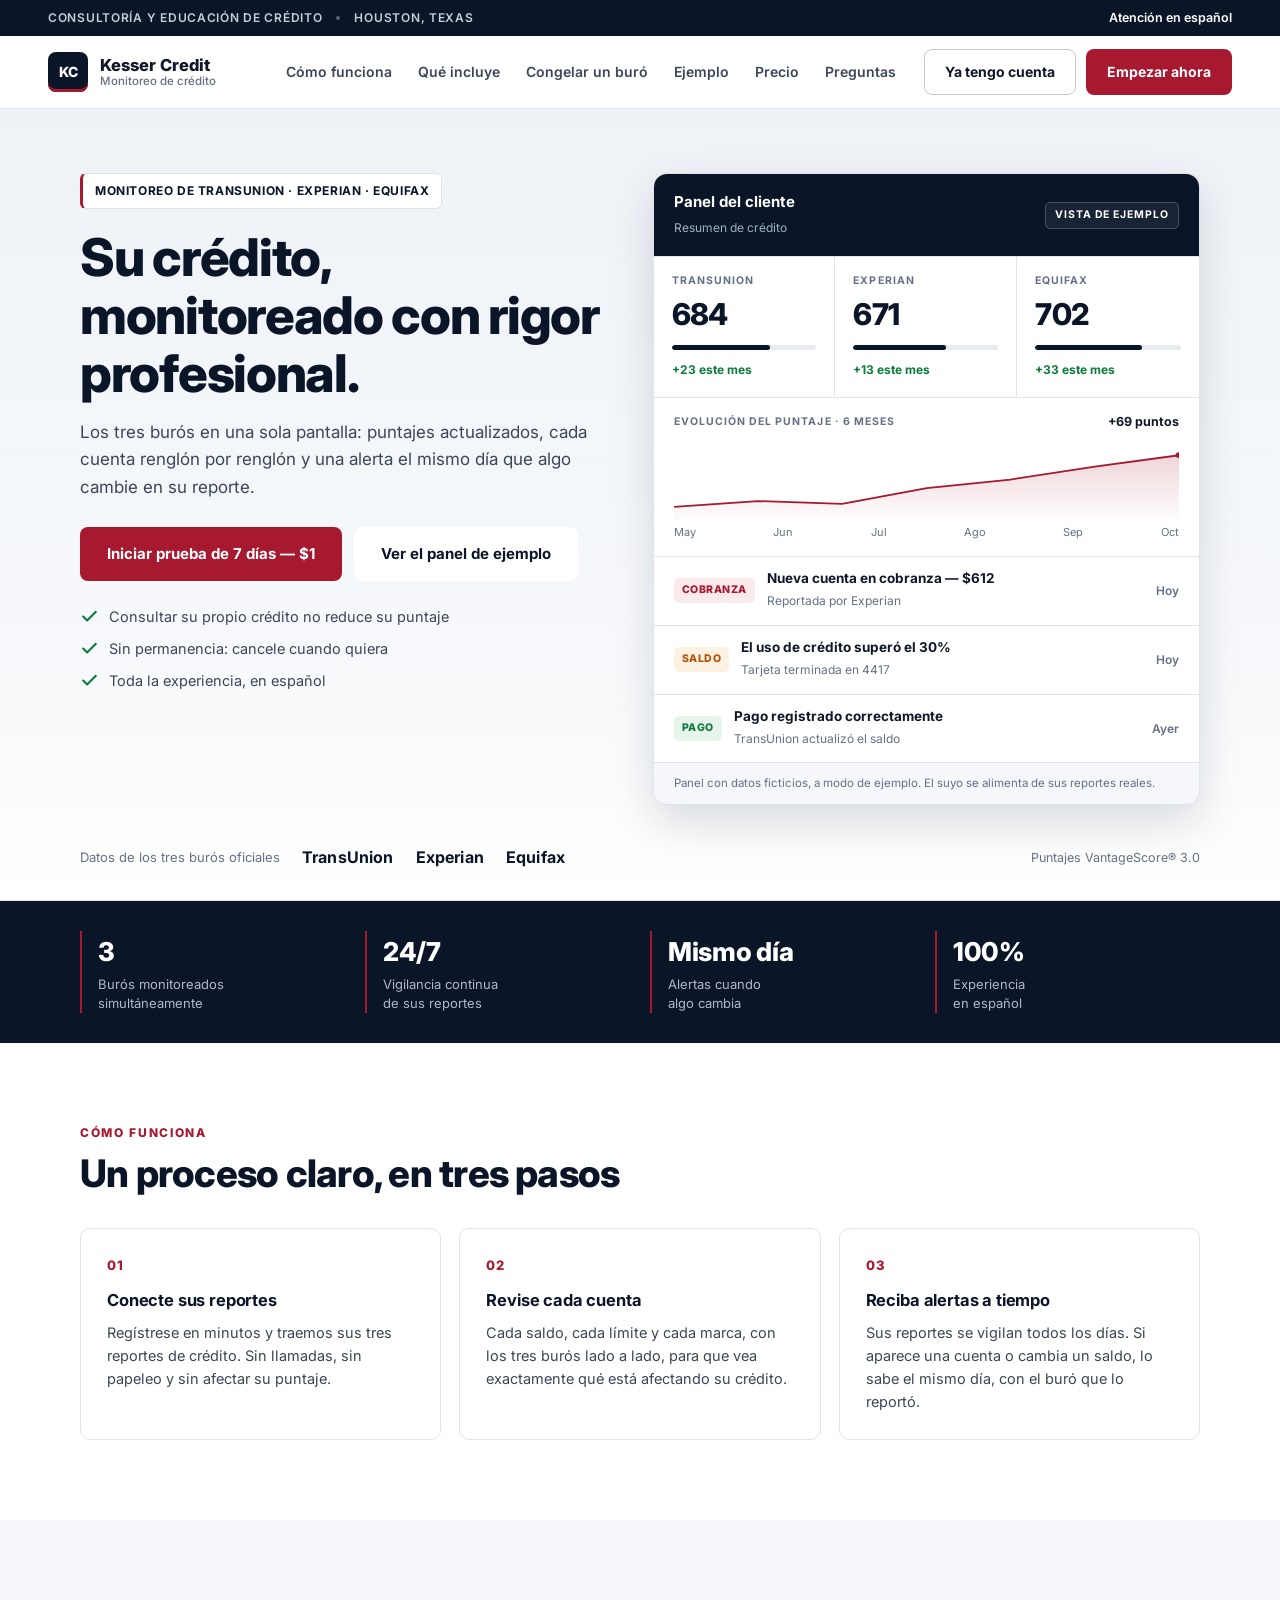
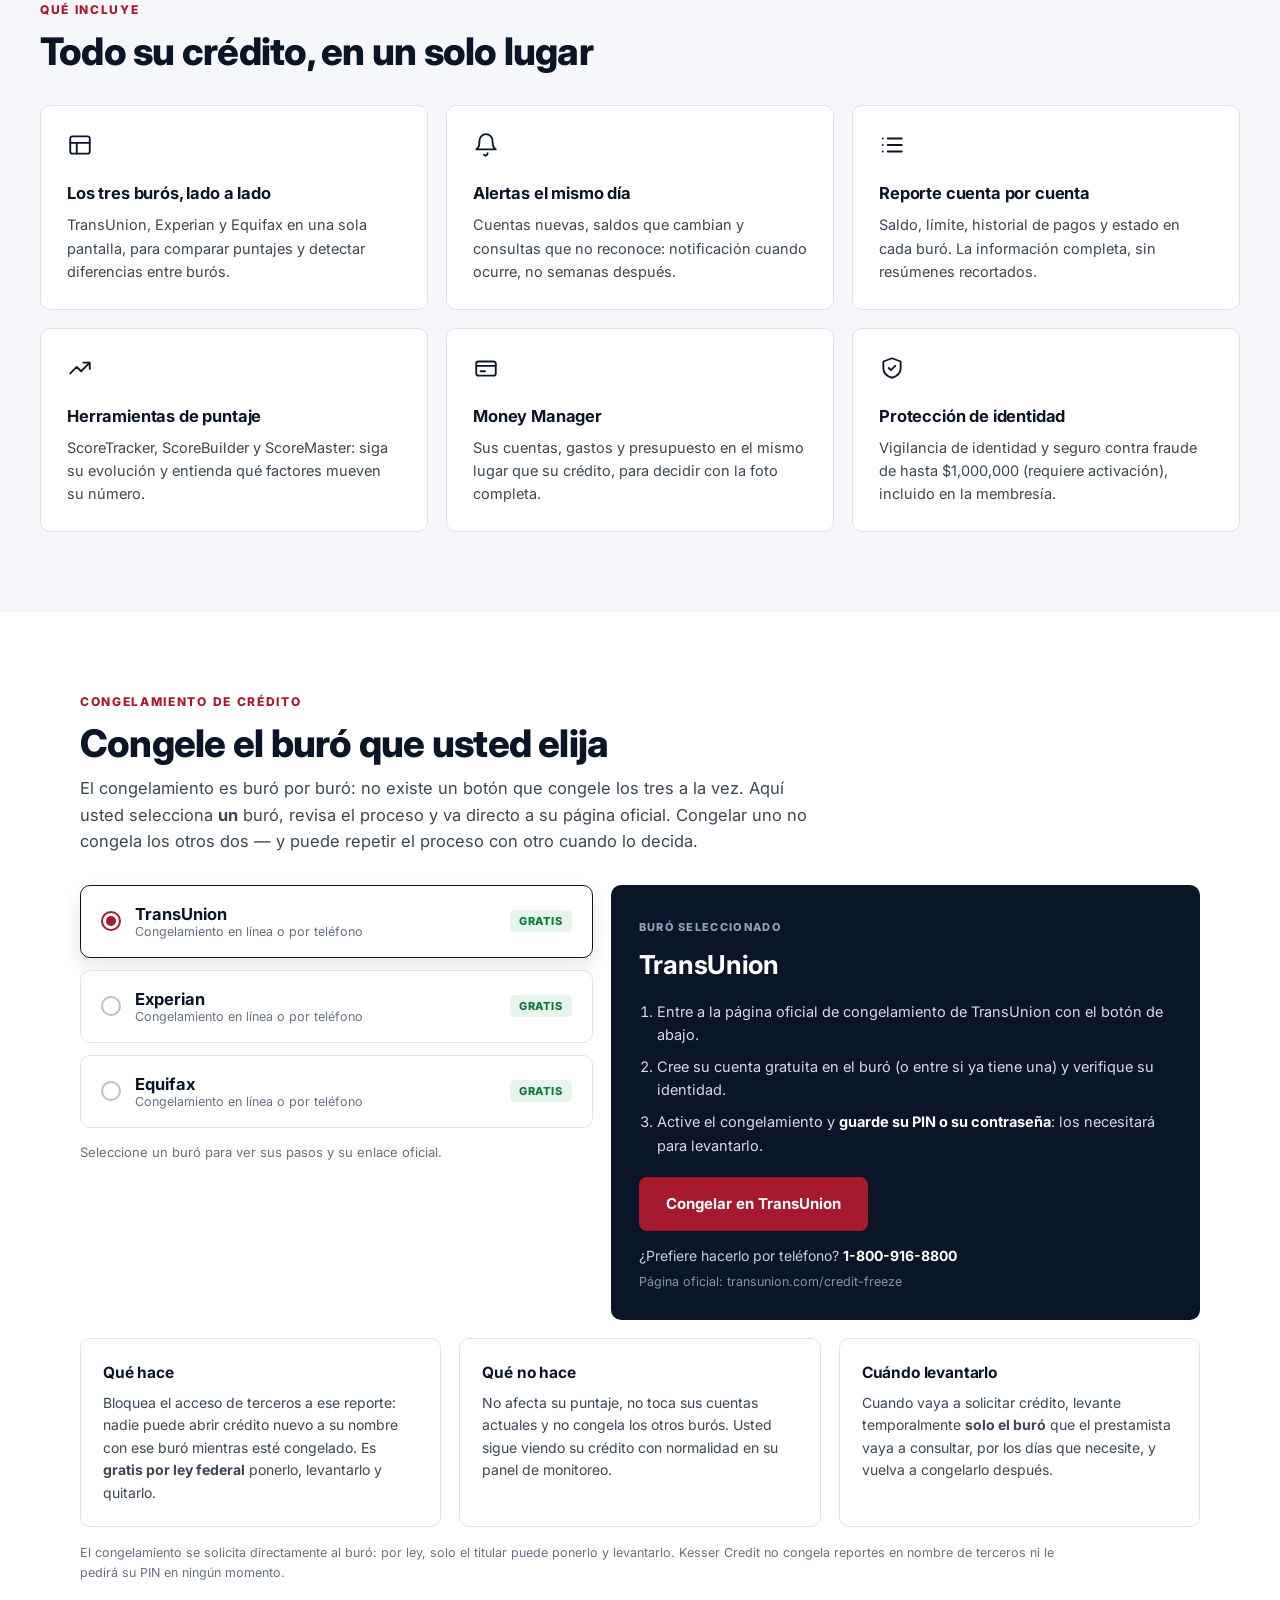
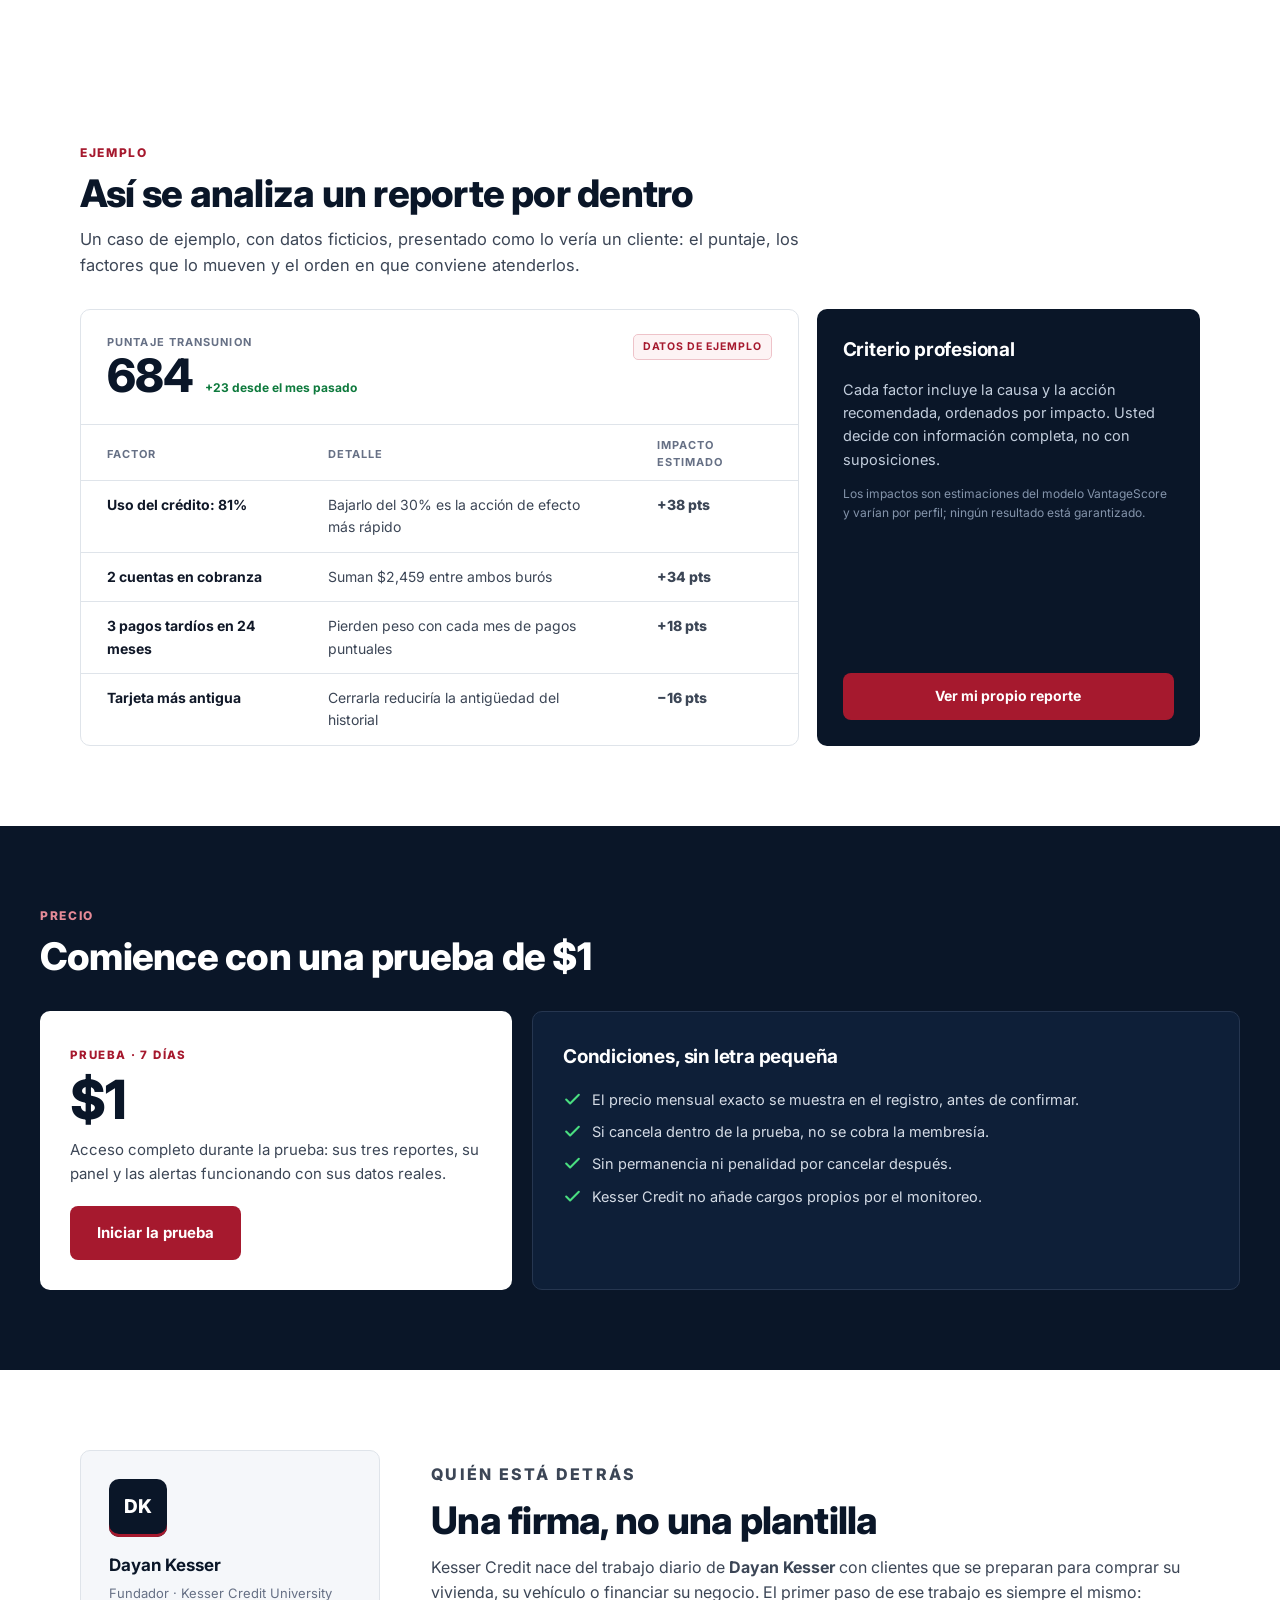
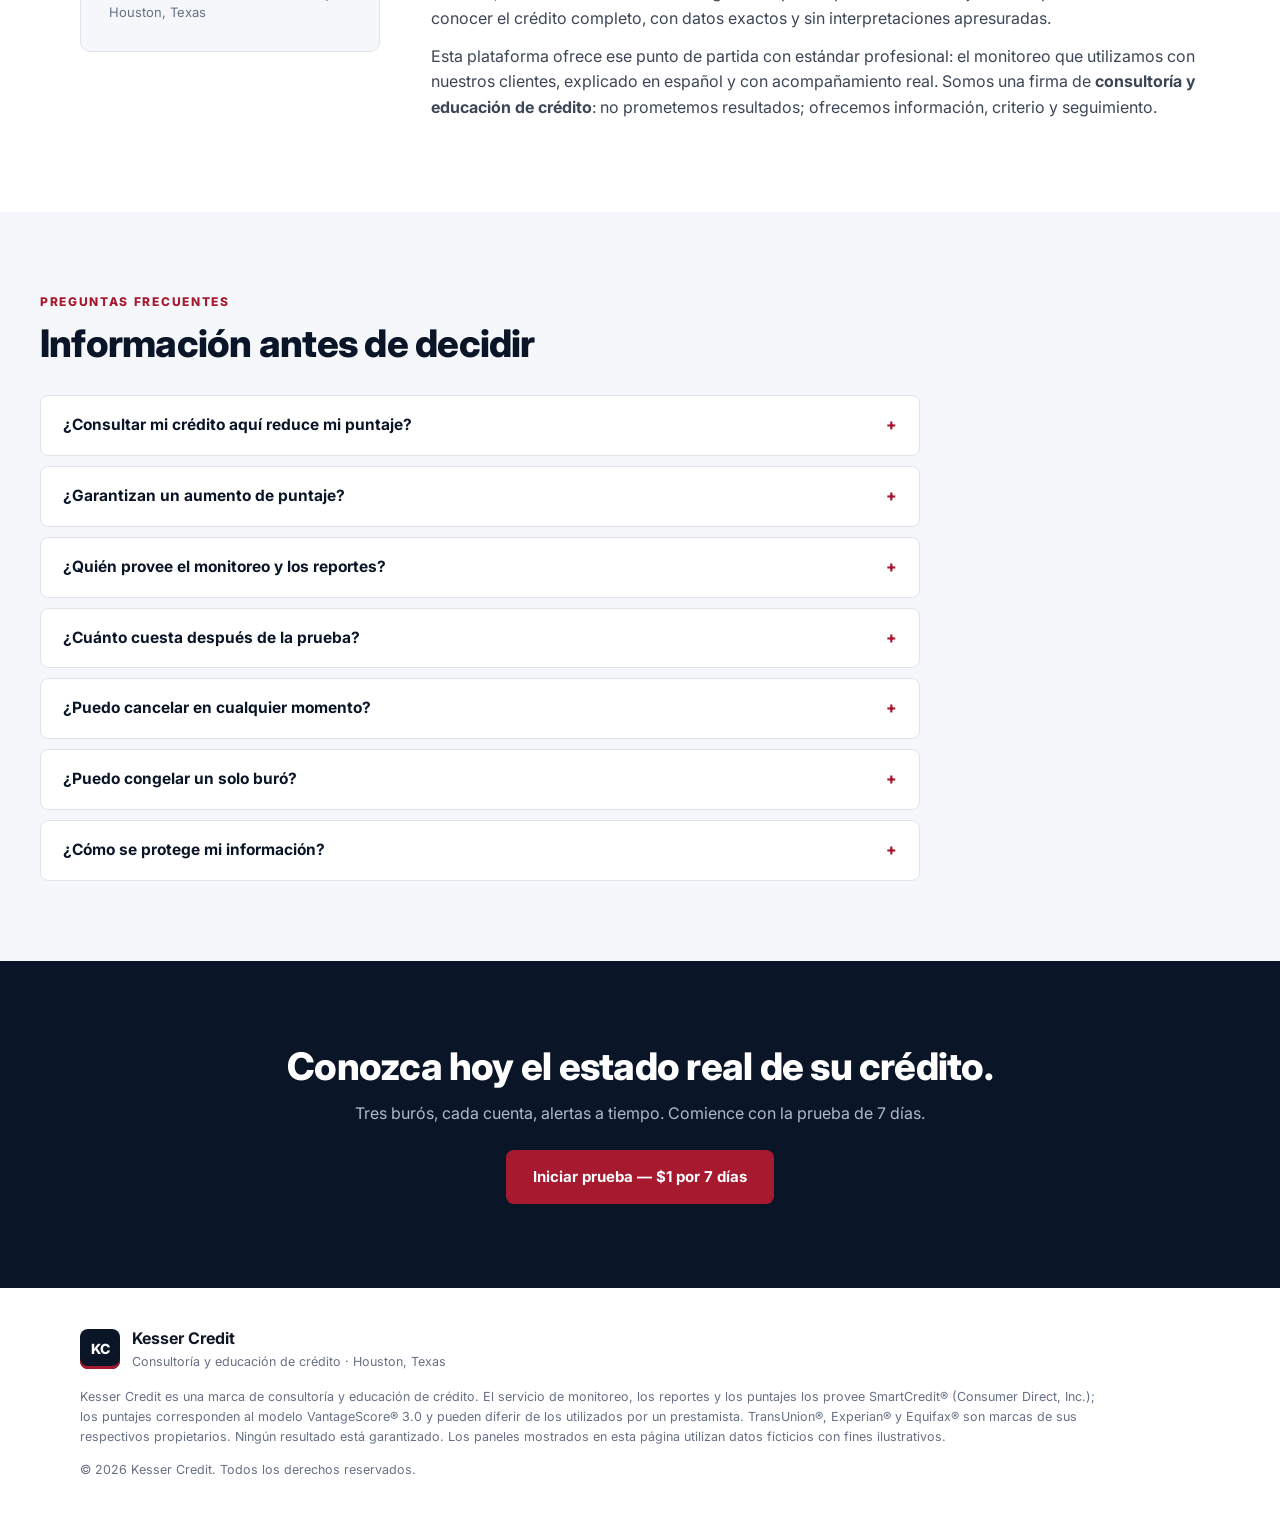
==== commit ad3d4b7a: "Rediseño profesional v3: portada institucional, panel con gráfica, congelamiento por buró individual" ====
--- a/index.html
+++ b/index.html
@@ -3,38 +3,320 @@
 <head>
 <meta charset="utf-8">
 <meta name="viewport" content="width=device-width, initial-scale=1">
-
-<title>Kesser Credit — Monitoreo de crédito de los 3 burós</title>
-<meta name="description" content="Mira lo que TransUnion, Experian y Equifax dicen de ti, cuenta por cuenta, y entérate el mismo día que algo cambia. Todo en español.">
+<title>Kesser Credit — Monitoreo de crédito de los tres burós</title>
+<meta name="description" content="Monitoreo profesional de crédito de TransUnion, Experian y Equifax: puntajes, reportes cuenta por cuenta y alertas el mismo día. Prueba de 7 días por $1.">
 <link rel="canonical" href="https://kessercredit.com/">
-<meta http-equiv="Content-Security-Policy" content="default-src 'self'; script-src 'self'; style-src 'self' 'unsafe-inline' https://fonts.googleapis.com; font-src 'self' https://fonts.gstatic.com; img-src 'self' data:; connect-src 'self' https://api.kessercredit.com; base-uri 'self'; form-action 'self'; object-src 'none'">
-<meta name="theme-color" content="#E11D2E">
+<meta name="theme-color" content="#0a1628">
 <meta name="robots" content="index, follow">
-
 <link rel="icon" href="/favicon.svg" type="image/svg+xml">
-<link rel="apple-touch-icon" href="/apple-touch-icon.png">
-
 <meta property="og:type" content="website">
 <meta property="og:site_name" content="Kesser Credit">
 <meta property="og:locale" content="es_US">
 <meta property="og:url" content="https://kessercredit.com/">
-<meta property="og:title" content="Kesser Credit — Monitoreo de crédito de los 3 burós">
-<meta property="og:description" content="Tu crédito, por fin bajo tu control. Los tres burós en una pantalla, cuenta por cuenta, en español.">
-<meta name="twitter:card" content="summary_large_image">
-
+<meta property="og:title" content="Kesser Credit — Monitoreo de crédito de los tres burós">
+<meta property="og:description" content="Puntajes, reportes cuenta por cuenta y alertas el mismo día. Prueba de 7 días por $1.">
 <link rel="preconnect" href="https://fonts.googleapis.com">
 <link rel="preconnect" href="https://fonts.gstatic.com" crossorigin>
-<link href="https://fonts.googleapis.com/css2?family=Plus+Jakarta+Sans:wght@400;500;600;700;800&display=swap" rel="stylesheet">
+<link href="https://fonts.googleapis.com/css2?family=Inter:wght@400;500;600;700;800&display=swap" rel="stylesheet">
 <link rel="stylesheet" href="/styles.css">
 </head>
 <body>
-<div id="app"></div>
-<script src="/js/mock-data.js"></script>
-<script src="/js/i18n.js"></script>
-<script src="/js/api.js"></script>
-<script src="/js/ui.js"></script>
-<script src="/js/landing.js"></script>
-<script src="/js/views.js"></script>
-<script src="/js/app.js"></script>
+
+<div class="strip">
+  <span>Consultoría y educación de crédito</span>
+  <span class="strip__sep"></span>
+  <span>Houston, Texas</span>
+  <span class="strip__right">Atención en español</span>
+</div>
+
+<header class="top">
+  <a class="brand" href="#inicio" aria-label="Kesser Credit — inicio">
+    <span class="brand__mark">KC</span>
+    <span class="brand__name">Kesser Credit<small>Monitoreo de crédito</small></span>
+  </a>
+  <nav class="nav" aria-label="Principal">
+    <a href="#como-funciona">Cómo funciona</a>
+    <a href="#que-incluye">Qué incluye</a>
+    <a href="#congelar">Congelar un buró</a>
+    <a href="#ejemplo">Ejemplo</a>
+    <a href="#precio">Precio</a>
+    <a href="#preguntas">Preguntas</a>
+  </nav>
+  <div class="top__cta">
+    <a class="btn btn--outline" href="https://www.smartcredit.com/" rel="noopener">Ya tengo cuenta</a>
+    <a class="btn btn--primary" href="https://www.smartcredit.com/join/?pid=13490" rel="noopener">Empezar ahora</a>
+  </div>
+</header>
+
+<main id="inicio">
+
+  <!-- ============ HERO ============ -->
+  <section class="hero">
+    <div class="hero__inner">
+      <div class="hero__copy">
+        <p class="badge">Monitoreo de TransUnion · Experian · Equifax</p>
+        <h1>Su crédito, monitoreado con rigor profesional.</h1>
+        <p class="hero__sub">Los tres burós en una sola pantalla: puntajes actualizados, cada cuenta renglón por renglón y una alerta el mismo día que algo cambie en su reporte.</p>
+        <div class="hero__cta">
+          <a class="btn btn--primary btn--lg" href="https://www.smartcredit.com/join/?pid=13490" rel="noopener">Iniciar prueba de 7 días — $1</a>
+          <a class="btn btn--white btn--lg" href="#ejemplo">Ver el panel de ejemplo</a>
+        </div>
+        <ul class="checks">
+          <li><svg viewBox="0 0 24 24"><path d="M20 6L9 17l-5-5"/></svg>Consultar su propio crédito no reduce su puntaje</li>
+          <li><svg viewBox="0 0 24 24"><path d="M20 6L9 17l-5-5"/></svg>Sin permanencia: cancele cuando quiera</li>
+          <li><svg viewBox="0 0 24 24"><path d="M20 6L9 17l-5-5"/></svg>Toda la experiencia, en español</li>
+        </ul>
+      </div>
+
+      <figure class="panel" aria-label="Panel de ejemplo">
+        <div class="panel__head">
+          <div><strong>Panel del cliente</strong><small>Resumen de crédito</small></div>
+          <span class="tag">Vista de ejemplo</span>
+        </div>
+        <div class="panel__scores">
+          <div class="pscore"><small>TRANSUNION</small><strong>684</strong><div class="meter"><i style="width:68%"></i></div><span class="delta up">+23 este mes</span></div>
+          <div class="pscore"><small>EXPERIAN</small><strong>671</strong><div class="meter"><i style="width:64%"></i></div><span class="delta up">+13 este mes</span></div>
+          <div class="pscore"><small>EQUIFAX</small><strong>702</strong><div class="meter"><i style="width:73%"></i></div><span class="delta up">+33 este mes</span></div>
+        </div>
+        <div class="panel__chart">
+          <div class="panel__chart-head"><small>EVOLUCIÓN DEL PUNTAJE · 6 MESES</small><span class="up">+69 puntos</span></div>
+          <svg viewBox="0 0 520 120" preserveAspectRatio="none" aria-hidden="true">
+            <defs><linearGradient id="fill" x1="0" y1="0" x2="0" y2="1"><stop offset="0" stop-color="#a6192e" stop-opacity=".18"/><stop offset="1" stop-color="#a6192e" stop-opacity="0"/></linearGradient></defs>
+            <path d="M0,96 L86,88 L173,92 L260,70 L346,58 L433,40 L520,24 L520,120 L0,120 Z" fill="url(#fill)"/>
+            <path d="M0,96 L86,88 L173,92 L260,70 L346,58 L433,40 L520,24" fill="none" stroke="#a6192e" stroke-width="2.5"/>
+            <circle cx="520" cy="24" r="4" fill="#a6192e"/>
+          </svg>
+          <div class="panel__months"><span>May</span><span>Jun</span><span>Jul</span><span>Ago</span><span>Sep</span><span>Oct</span></div>
+        </div>
+        <ul class="panel__rows">
+          <li><span class="chip chip--bad">Cobranza</span><p><strong>Nueva cuenta en cobranza — $612</strong><small>Reportada por Experian</small></p><time>Hoy</time></li>
+          <li><span class="chip chip--warn">Saldo</span><p><strong>El uso de crédito superó el 30%</strong><small>Tarjeta terminada en 4417</small></p><time>Hoy</time></li>
+          <li><span class="chip chip--ok">Pago</span><p><strong>Pago registrado correctamente</strong><small>TransUnion actualizó el saldo</small></p><time>Ayer</time></li>
+        </ul>
+        <figcaption>Panel con datos ficticios, a modo de ejemplo. El suyo se alimenta de sus reportes reales.</figcaption>
+      </figure>
+    </div>
+    <div class="datasrc">
+      <span>Datos de los tres burós oficiales</span>
+      <strong>TransUnion</strong><strong>Experian</strong><strong>Equifax</strong>
+      <span class="datasrc__note">Puntajes VantageScore® 3.0</span>
+    </div>
+  </section>
+
+  <!-- ============ INDICADORES ============ -->
+  <section class="band">
+    <div class="band__inner">
+      <div><strong>3</strong><span>Burós monitoreados<br>simultáneamente</span></div>
+      <div><strong>24/7</strong><span>Vigilancia continua<br>de sus reportes</span></div>
+      <div><strong>Mismo día</strong><span>Alertas cuando<br>algo cambia</span></div>
+      <div><strong>100%</strong><span>Experiencia<br>en español</span></div>
+    </div>
+  </section>
+
+  <!-- ============ CÓMO FUNCIONA ============ -->
+  <section class="section" id="como-funciona">
+    <p class="kicker">Cómo funciona</p>
+    <h2>Un proceso claro, en tres pasos</h2>
+    <div class="steps">
+      <article><span class="stepnum">01</span><h3>Conecte sus reportes</h3><p>Regístrese en minutos y traemos sus tres reportes de crédito. Sin llamadas, sin papeleo y sin afectar su puntaje.</p></article>
+      <article><span class="stepnum">02</span><h3>Revise cada cuenta</h3><p>Cada saldo, cada límite y cada marca, con los tres burós lado a lado, para que vea exactamente qué está afectando su crédito.</p></article>
+      <article><span class="stepnum">03</span><h3>Reciba alertas a tiempo</h3><p>Sus reportes se vigilan todos los días. Si aparece una cuenta o cambia un saldo, lo sabe el mismo día, con el buró que lo reportó.</p></article>
+    </div>
+  </section>
+
+  <!-- ============ QUÉ INCLUYE ============ -->
+  <section class="section section--tint" id="que-incluye">
+    <p class="kicker">Qué incluye</p>
+    <h2>Todo su crédito, en un solo lugar</h2>
+    <div class="grid">
+      <article><svg viewBox="0 0 24 24"><rect x="3" y="4" width="18" height="16" rx="2"/><path d="M3 10h18M9 10v10"/></svg><h3>Los tres burós, lado a lado</h3><p>TransUnion, Experian y Equifax en una sola pantalla, para comparar puntajes y detectar diferencias entre burós.</p></article>
+      <article><svg viewBox="0 0 24 24"><path d="M18 8a6 6 0 10-12 0c0 7-3 8-3 8h18s-3-1-3-8M10 21a2 2 0 003.5-1.4"/></svg><h3>Alertas el mismo día</h3><p>Cuentas nuevas, saldos que cambian y consultas que no reconoce: notificación cuando ocurre, no semanas después.</p></article>
+      <article><svg viewBox="0 0 24 24"><path d="M8 6h13M8 12h13M8 18h13M3.5 6h.01M3.5 12h.01M3.5 18h.01"/></svg><h3>Reporte cuenta por cuenta</h3><p>Saldo, límite, historial de pagos y estado en cada buró. La información completa, sin resúmenes recortados.</p></article>
+      <article><svg viewBox="0 0 24 24"><path d="M3 17l6-6 4 4 8-8M15 7h6v6"/></svg><h3>Herramientas de puntaje</h3><p>ScoreTracker, ScoreBuilder y ScoreMaster: siga su evolución y entienda qué factores mueven su número.</p></article>
+      <article><svg viewBox="0 0 24 24"><rect x="3" y="6" width="18" height="13" rx="2"/><path d="M3 10h18M7 15h4"/></svg><h3>Money Manager</h3><p>Sus cuentas, gastos y presupuesto en el mismo lugar que su crédito, para decidir con la foto completa.</p></article>
+      <article><svg viewBox="0 0 24 24"><path d="M12 3l8 3v6c0 4.5-3.2 7.6-8 9-4.8-1.4-8-4.5-8-9V6z"/><path d="M9 12l2 2 4-4"/></svg><h3>Protección de identidad</h3><p>Vigilancia de identidad y seguro contra fraude de hasta $1,000,000 (requiere activación), incluido en la membresía.</p></article>
+    </div>
+  </section>
+
+  <!-- ============ CONGELAR UN BURÓ ============ -->
+  <section class="section" id="congelar">
+    <p class="kicker">Congelamiento de crédito</p>
+    <h2>Congele el buró que usted elija</h2>
+    <p class="lead">El congelamiento es buró por buró: no existe un botón que congele los tres a la vez. Aquí usted selecciona <strong>un</strong> buró, revisa el proceso y va directo a su página oficial. Congelar uno no congela los otros dos — y puede repetir el proceso con otro cuando lo decida.</p>
+
+    <div class="freeze">
+      <div class="freeze__picker" role="radiogroup" aria-label="Seleccione el buró que desea congelar">
+        <button type="button" class="bureau is-active" data-bureau="transunion" role="radio" aria-checked="true">
+          <span class="bureau__radio"></span>
+          <span class="bureau__info"><strong>TransUnion</strong><small>Congelamiento en línea o por teléfono</small></span>
+          <span class="bureau__free">Gratis</span>
+        </button>
+        <button type="button" class="bureau" data-bureau="experian" role="radio" aria-checked="false">
+          <span class="bureau__radio"></span>
+          <span class="bureau__info"><strong>Experian</strong><small>Congelamiento en línea o por teléfono</small></span>
+          <span class="bureau__free">Gratis</span>
+        </button>
+        <button type="button" class="bureau" data-bureau="equifax" role="radio" aria-checked="false">
+          <span class="bureau__radio"></span>
+          <span class="bureau__info"><strong>Equifax</strong><small>Congelamiento en línea o por teléfono</small></span>
+          <span class="bureau__free">Gratis</span>
+        </button>
+        <p class="freeze__hint">Seleccione un buró para ver sus pasos y su enlace oficial.</p>
+      </div>
+
+      <div class="freeze__detail">
+        <small class="freeze__label">Buró seleccionado</small>
+        <h3 id="fr-name">TransUnion</h3>
+        <ol class="freeze__steps">
+          <li>Entre a la página oficial de congelamiento de <span class="fr-bname">TransUnion</span> con el botón de abajo.</li>
+          <li>Cree su cuenta gratuita en el buró (o entre si ya tiene una) y verifique su identidad.</li>
+          <li>Active el congelamiento y <strong>guarde su PIN o su contraseña</strong>: los necesitará para levantarlo.</li>
+        </ol>
+        <a class="btn btn--primary btn--lg" id="fr-cta" href="https://www.transunion.com/credit-freeze" target="_blank" rel="noopener">Congelar en TransUnion</a>
+        <p class="freeze__alt">¿Prefiere hacerlo por teléfono? <strong id="fr-phone">1-800-916-8800</strong></p>
+        <p class="freeze__url">Página oficial: <span id="fr-url">transunion.com/credit-freeze</span></p>
+      </div>
+    </div>
+
+    <div class="freeze__facts">
+      <article><h3>Qué hace</h3><p>Bloquea el acceso de terceros a ese reporte: nadie puede abrir crédito nuevo a su nombre con ese buró mientras esté congelado. Es <strong>gratis por ley federal</strong> ponerlo, levantarlo y quitarlo.</p></article>
+      <article><h3>Qué no hace</h3><p>No afecta su puntaje, no toca sus cuentas actuales y no congela los otros burós. Usted sigue viendo su crédito con normalidad en su panel de monitoreo.</p></article>
+      <article><h3>Cuándo levantarlo</h3><p>Cuando vaya a solicitar crédito, levante temporalmente <strong>solo el buró</strong> que el prestamista vaya a consultar, por los días que necesite, y vuelva a congelarlo después.</p></article>
+    </div>
+    <p class="freeze__legal">El congelamiento se solicita directamente al buró: por ley, solo el titular puede ponerlo y levantarlo. Kesser Credit no congela reportes en nombre de terceros ni le pedirá su PIN en ningún momento.</p>
+  </section>
+
+  <!-- ============ EJEMPLO ============ -->
+  <section class="section" id="ejemplo">
+    <p class="kicker">Ejemplo</p>
+    <h2>Así se analiza un reporte por dentro</h2>
+    <p class="lead">Un caso de ejemplo, con datos ficticios, presentado como lo vería un cliente: el puntaje, los factores que lo mueven y el orden en que conviene atenderlos.</p>
+    <div class="demo">
+      <div class="demo__main">
+        <div class="demo__top">
+          <div><small>PUNTAJE TRANSUNION</small><strong>684</strong><span class="delta up">+23 desde el mes pasado</span></div>
+          <span class="tag">Datos de ejemplo</span>
+        </div>
+        <table class="factors">
+          <thead><tr><th>Factor</th><th>Detalle</th><th>Impacto estimado</th></tr></thead>
+          <tbody>
+            <tr><td><strong>Uso del crédito: 81%</strong></td><td>Bajarlo del 30% es la acción de efecto más rápido</td><td class="gain">+38 pts</td></tr>
+            <tr><td><strong>2 cuentas en cobranza</strong></td><td>Suman $2,459 entre ambos burós</td><td class="gain">+34 pts</td></tr>
+            <tr><td><strong>3 pagos tardíos en 24 meses</strong></td><td>Pierden peso con cada mes de pagos puntuales</td><td class="gain">+18 pts</td></tr>
+            <tr><td><strong>Tarjeta más antigua</strong></td><td>Cerrarla reduciría la antigüedad del historial</td><td class="risk">−16 pts</td></tr>
+          </tbody>
+        </table>
+      </div>
+      <aside class="demo__side">
+        <h3>Criterio profesional</h3>
+        <p>Cada factor incluye la causa y la acción recomendada, ordenados por impacto. Usted decide con información completa, no con suposiciones.</p>
+        <p class="demo__note">Los impactos son estimaciones del modelo VantageScore y varían por perfil; ningún resultado está garantizado.</p>
+        <a class="btn btn--primary" href="https://www.smartcredit.com/join/?pid=13490" rel="noopener">Ver mi propio reporte</a>
+      </aside>
+    </div>
+  </section>
+
+  <!-- ============ PRECIO ============ -->
+  <section class="section section--navy" id="precio">
+    <p class="kicker kicker--light">Precio</p>
+    <h2>Comience con una prueba de $1</h2>
+    <div class="price">
+      <div class="price__main">
+        <small>PRUEBA · 7 DÍAS</small>
+        <strong>$1</strong>
+        <p>Acceso completo durante la prueba: sus tres reportes, su panel y las alertas funcionando con sus datos reales.</p>
+        <a class="btn btn--primary btn--lg" href="https://www.smartcredit.com/join/?pid=13490" rel="noopener">Iniciar la prueba</a>
+      </div>
+      <div class="price__detail">
+        <h3>Condiciones, sin letra pequeña</h3>
+        <ul class="checks checks--light">
+          <li><svg viewBox="0 0 24 24"><path d="M20 6L9 17l-5-5"/></svg>El precio mensual exacto se muestra en el registro, antes de confirmar.</li>
+          <li><svg viewBox="0 0 24 24"><path d="M20 6L9 17l-5-5"/></svg>Si cancela dentro de la prueba, no se cobra la membresía.</li>
+          <li><svg viewBox="0 0 24 24"><path d="M20 6L9 17l-5-5"/></svg>Sin permanencia ni penalidad por cancelar después.</li>
+          <li><svg viewBox="0 0 24 24"><path d="M20 6L9 17l-5-5"/></svg>Kesser Credit no añade cargos propios por el monitoreo.</li>
+        </ul>
+      </div>
+    </div>
+  </section>
+
+  <!-- ============ QUIÉN ESTÁ DETRÁS ============ -->
+  <section class="section" id="detras">
+    <div class="about">
+      <div class="about__card">
+        <span class="about__mono">DK</span>
+        <strong>Dayan Kesser</strong>
+        <small>Fundador · Kesser Credit University<br>Houston, Texas</small>
+      </div>
+      <div class="about__text">
+        <p class="kicker">Quién está detrás</p>
+        <h2>Una firma, no una plantilla</h2>
+        <p>Kesser Credit nace del trabajo diario de <strong>Dayan Kesser</strong> con clientes que se preparan para comprar su vivienda, su vehículo o financiar su negocio. El primer paso de ese trabajo es siempre el mismo: conocer el crédito completo, con datos exactos y sin interpretaciones apresuradas.</p>
+        <p>Esta plataforma ofrece ese punto de partida con estándar profesional: el monitoreo que utilizamos con nuestros clientes, explicado en español y con acompañamiento real. Somos una firma de <strong>consultoría y educación de crédito</strong>: no prometemos resultados; ofrecemos información, criterio y seguimiento.</p>
+      </div>
+    </div>
+  </section>
+
+  <!-- ============ FAQ ============ -->
+  <section class="section section--tint" id="preguntas">
+    <p class="kicker">Preguntas frecuentes</p>
+    <h2>Información antes de decidir</h2>
+    <div class="faq">
+      <details><summary>¿Consultar mi crédito aquí reduce mi puntaje?</summary><p>No. Cuando usted consulta su propio crédito se registra una «consulta suave», que no afecta el puntaje. Las consultas que pueden afectar son las «duras», realizadas por una entidad cuando usted solicita crédito.</p></details>
+      <details><summary>¿Garantizan un aumento de puntaje?</summary><p>No. La ley prohíbe garantizar resultados y usted debe desconfiar de quien lo prometa. Lo que ofrecemos es información completa y actualizada de los tres burós, con herramientas para actuar sobre datos reales.</p></details>
+      <details><summary>¿Quién provee el monitoreo y los reportes?</summary><p>El monitoreo, los reportes y las herramientas los provee <strong>SmartCredit®</strong> mediante nuestro enlace oficial de socio. El registro y el cobro de la membresía los realiza SmartCredit®, con sus términos y su precio visibles antes de que usted confirme.</p></details>
+      <details><summary>¿Cuánto cuesta después de la prueba?</summary><p>La prueba dura 7 días y cuesta $1. Después continúa una membresía mensual cuyo precio exacto aparece en la página de registro, antes de confirmar el cargo.</p></details>
+      <details><summary>¿Puedo cancelar en cualquier momento?</summary><p>Sí, desde su propia cuenta, sin permanencia y sin penalidad.</p></details>
+      <details><summary>¿Puedo congelar un solo buró?</summary><p>Sí. El congelamiento siempre es buró por buró: usted elige cuál congelar y lo solicita en la página oficial de ese buró, gratis. En la sección «Congele el buró que usted elija» de esta página encontrará los enlaces oficiales y el teléfono de cada uno.</p></details>
+      <details><summary>¿Cómo se protege mi información?</summary><p>El registro se realiza directamente en la plataforma del proveedor, con conexión cifrada. Kesser Credit nunca solicita su número de Seguro Social ni sus contraseñas por esta página, por WhatsApp ni por correo electrónico.</p></details>
+    </div>
+  </section>
+
+  <!-- ============ CTA FINAL ============ -->
+  <section class="final">
+    <h2>Conozca hoy el estado real de su crédito.</h2>
+    <p>Tres burós, cada cuenta, alertas a tiempo. Comience con la prueba de 7 días.</p>
+    <a class="btn btn--primary btn--lg" href="https://www.smartcredit.com/join/?pid=13490" rel="noopener">Iniciar prueba — $1 por 7 días</a>
+  </section>
+
+</main>
+
+<footer class="footer">
+  <div class="footer__brand">
+    <span class="brand__mark">KC</span>
+    <div><strong>Kesser Credit</strong><small>Consultoría y educación de crédito · Houston, Texas</small></div>
+  </div>
+  <p class="footer__legal">Kesser Credit es una marca de consultoría y educación de crédito. El servicio de monitoreo, los reportes y los puntajes los provee SmartCredit® (Consumer Direct, Inc.); los puntajes corresponden al modelo VantageScore® 3.0 y pueden diferir de los utilizados por un prestamista. TransUnion®, Experian® y Equifax® son marcas de sus respectivos propietarios. Ningún resultado está garantizado. Los paneles mostrados en esta página utilizan datos ficticios con fines ilustrativos.</p>
+  <p class="footer__copy">© 2026 Kesser Credit. Todos los derechos reservados.</p>
+</footer>
+
+<script>
+(function(){
+  var DATA = {
+    transunion: { name: "TransUnion", url: "https://www.transunion.com/credit-freeze", urlText: "transunion.com/credit-freeze", phone: "1-800-916-8800" },
+    experian:   { name: "Experian",   url: "https://www.experian.com/freeze/center.html", urlText: "experian.com/freeze/center.html", phone: "1-888-397-3742" },
+    equifax:    { name: "Equifax",    url: "https://www.equifax.com/personal/credit-report-services/credit-freeze/", urlText: "equifax.com/personal/credit-report-services/credit-freeze", phone: "1-888-298-0045" }
+  };
+  var buttons = document.querySelectorAll(".bureau");
+  var nameEl = document.getElementById("fr-name");
+  var cta = document.getElementById("fr-cta");
+  var phone = document.getElementById("fr-phone");
+  var urlEl = document.getElementById("fr-url");
+  var bnames = document.querySelectorAll(".fr-bname");
+  buttons.forEach(function(btn){
+    btn.addEventListener("click", function(){
+      buttons.forEach(function(b){ b.classList.remove("is-active"); b.setAttribute("aria-checked","false"); });
+      btn.classList.add("is-active"); btn.setAttribute("aria-checked","true");
+      var d = DATA[btn.getAttribute("data-bureau")];
+      nameEl.textContent = d.name;
+      cta.textContent = "Congelar en " + d.name;
+      cta.setAttribute("href", d.url);
+      phone.textContent = d.phone;
+      urlEl.textContent = d.urlText;
+      bnames.forEach(function(s){ s.textContent = d.name; });
+    });
+  });
+})();
+</script>
+
 </body>
 </html>
--- a/styles.css
+++ b/styles.css
@@ -1,1105 +1,219 @@
-/* ==========================================================================
-   Kesser Credit — Sistema visual
-   Todo el color de marca vive en :root. Cambia estas 6 variables y
-   la plataforma entera cambia de identidad.
-   ========================================================================== */
-
+/* Kesser Credit v3 — institucional / profesional (2026-10-22)
+   Azul marino profundo, superficies blancas, acento granate sobrio. Sin serif decorativa, sin pastillas juguetonas. */
 :root{
-  /* --- MARCA (edita aquí) --- */
-  --brand-ink:#15161A;          /* casi negro, para bloques oscuros */
-  --brand-ink-2:#1F2026;
-  --brand-ink-3:#2B2D35;
-  --brand-accent:#E11D2E;       /* rojo Kesser */
-  --brand-accent-dark:#B20F1E;
-  --brand-soft:#FFF1F2;         /* rosa papel, fondos suaves de marca */
-
-  /* alias heredados (no los borres: el CSS los usa) */
-  --brand-900:var(--brand-ink);
-  --brand-800:var(--brand-ink-2);
-  --brand-700:var(--brand-ink-3);
-
-  /* --- Superficies --- */
-  --bg:#F7F7F8;
-  --surface:#FFFFFF;
-  --surface-2:#FAFAFB;
-  --surface-3:#F1F1F3;
-  --line:#E6E6EA;
-  --line-strong:#D2D2D9;
-
-  /* --- Texto --- */
-  --text:#15161A;
-  --text-2:#55565F;
-  --text-3:#8A8B95;
-  --on-brand:#F7F7F8;
-  --on-brand-dim:#A9AAB4;
-
-  /* --- Semántica (separada del rojo de marca) --- */
-  --ok:#0E9F6E;
-  --ok-strong:#076B4A;
-
-  /* --- escala de puntaje (rojo → verde, sin chocar con el rojo de marca) --- */
-  --s1:#C8102E; --s2:#E07A1F; --s3:#8FA62E; --s4:#0E9F6E; --s5:#076B4A;
-  --warn:#D97706;
-  --bad:#C01626;
-  --info:#2563EB;
-  --ok-soft:#E6F6F0;
-  --warn-soft:#FDF3E6;
-  --bad-soft:#FDECEE;
-  --info-soft:#ECF1FE;
-
-  /* --- Burós --- */
-  --tu:#0E7C86;        /* TransUnion — turquesa */
-  --exp:#6D28D9;       /* Experian — violeta */
-  --eqf:#C2410C;       /* Equifax — naranja quemado */
-
-  /* --- Forma --- */
-  --r-sm:8px;
-  --r:12px;
-  --r-lg:18px;
-  --r-xl:26px;
-  --shadow-sm:0 1px 2px rgba(21,22,26,.05), 0 1px 3px rgba(21,22,26,.04);
-  --shadow:0 2px 8px rgba(21,22,26,.05), 0 8px 24px rgba(21,22,26,.06);
-  --shadow-lg:0 14px 44px rgba(21,22,26,.16);
-
-  --sidebar-w:258px;
-  --font:"Plus Jakarta Sans","Inter",-apple-system,BlinkMacSystemFont,"Segoe UI",Roboto,Helvetica,Arial,sans-serif;
-  --mono:"SFMono-Regular",ui-monospace,Menlo,Consolas,monospace;
+  --navy:#0a1628; --navy2:#0e1f38; --ink:#101828; --ink2:#3c4656; --muted:#667085;
+  --line:#dfe4ea; --bg:#ffffff; --tint:#f5f7fa;
+  --accent:#a6192e; --accent-d:#8c1426;
+  --ok:#0e7a3d; --amber:#b45309;
+  --radius:10px;
+  --shadow:0 18px 44px rgba(10,22,40,.14);
 }
-
-:root:not([data-theme="light"]){ }
-@media (prefers-color-scheme: dark){
-  :root:not([data-theme="light"]){
-    --bg:#0B0B0D;
-    --surface:#141417;
-    --surface-2:#1A1A1E;
-    --surface-3:#222227;
-    --line:#2A2A31;
-    --line-strong:#3A3A43;
-    --text:#F2F2F4;
-    --text-2:#AFAFB9;
-    --text-3:#7B7B86;
-    --brand-soft:#2A1013;
-    --ok-strong:#2FD39B;
-    --s1:#FF5A6A; --s2:#FFA14A; --s3:#B6D24A; --s4:#2FD39B; --s5:#54E3B6;
-    --ok-soft:#0D2A21;
-    --warn-soft:#2C2010;
-    --bad-soft:#2E1216;
-    --info-soft:#121D3A;
-  }
+*{box-sizing:border-box;margin:0;padding:0}
+html{scroll-behavior:smooth}
+body{font-family:"Inter",system-ui,sans-serif;color:var(--ink);background:var(--bg);line-height:1.6;-webkit-font-smoothing:antialiased}
+h1{font-size:clamp(34px,4.4vw,52px);font-weight:800;line-height:1.12;letter-spacing:-.025em}
+h2{font-size:clamp(27px,3.4vw,38px);font-weight:800;line-height:1.15;letter-spacing:-.02em}
+h3{letter-spacing:-.01em}
+a{color:inherit}
+strong{font-weight:700}
+
+/* ---------- strip + header ---------- */
+.strip{display:flex;align-items:center;gap:14px;background:var(--navy);color:#c4cdd9;font-size:12px;font-weight:600;letter-spacing:.06em;text-transform:uppercase;padding:8px clamp(16px,4vw,48px)}
+.strip__sep{width:4px;height:4px;border-radius:50%;background:#54657c}
+.strip__right{margin-left:auto;text-transform:none;letter-spacing:0;font-size:12.5px;color:#fff}
+.top{position:sticky;top:0;z-index:50;display:flex;align-items:center;gap:28px;padding:13px clamp(16px,4vw,48px);background:rgba(255,255,255,.96);backdrop-filter:blur(10px);border-bottom:1px solid var(--line)}
+.brand{display:flex;align-items:center;gap:12px;text-decoration:none}
+.brand__mark{display:grid;place-items:center;width:40px;height:40px;border-radius:8px;background:var(--navy);color:#fff;font-weight:800;font-size:14px;box-shadow:inset 0 -3px 0 var(--accent)}
+.brand__name{display:flex;flex-direction:column;font-weight:800;font-size:16.5px;line-height:1.15}
+.brand__name small{font-weight:500;font-size:11.5px;color:var(--muted)}
+.nav{display:flex;gap:26px;margin-left:auto}
+.nav a{text-decoration:none;font-size:14px;font-weight:600;color:var(--ink2)}
+.nav a:hover{color:var(--accent)}
+.top__cta{display:flex;gap:10px}
+.btn{display:inline-flex;align-items:center;justify-content:center;border-radius:8px;padding:11px 20px;font-weight:700;font-size:14px;text-decoration:none;border:1px solid transparent;transition:background .15s ease,border-color .15s ease;white-space:nowrap}
+.btn--primary{background:var(--accent);color:#fff}
+.btn--primary:hover{background:var(--accent-d)}
+.btn--outline{background:#fff;border-color:#c3cad4;color:var(--ink)}
+.btn--outline:hover{border-color:var(--navy)}
+.btn--white{background:#fff;border-color:#fff;color:var(--navy)}
+.btn--white:hover{background:#e9edf3}
+.btn--lg{padding:14px 26px;font-size:15px}
+
+/* ---------- hero ---------- */
+.hero{background:linear-gradient(180deg,#eef2f7 0%,#f8fafc 78%,#fff 100%);border-bottom:1px solid var(--line)}
+.hero__inner{max-width:1200px;margin:0 auto;padding:clamp(40px,5vw,68px) clamp(16px,4vw,40px) 34px;display:grid;grid-template-columns:1fr 1.05fr;gap:clamp(28px,4vw,52px);align-items:start}
+.badge{display:inline-block;font-size:12px;font-weight:700;letter-spacing:.05em;text-transform:uppercase;color:var(--navy);background:#fff;border:1px solid var(--line);border-left:3px solid var(--accent);padding:7px 12px;border-radius:6px}
+.hero h1{margin:20px 0 16px;color:var(--navy)}
+.hero__sub{font-size:17px;color:var(--ink2);max-width:33rem}
+.hero__cta{display:flex;gap:12px;flex-wrap:wrap;margin:26px 0 24px}
+.checks{list-style:none;display:flex;flex-direction:column;gap:9px;font-size:14.5px;color:var(--ink2)}
+.checks li{display:flex;gap:10px;align-items:flex-start}
+.checks svg{flex:none;width:19px;height:19px;margin-top:2px;fill:none;stroke:var(--ok);stroke-width:2.6;stroke-linecap:round;stroke-linejoin:round}
+.checks--light{color:#d4dbe5}
+.checks--light svg{stroke:#4ade80}
+
+.panel{background:#fff;border:1px solid var(--line);border-radius:14px;box-shadow:var(--shadow);overflow:hidden}
+.panel__head{display:flex;align-items:center;justify-content:space-between;padding:16px 20px;border-bottom:1px solid var(--line);background:var(--navy);color:#fff}
+.panel__head strong{display:block;font-size:15px}
+.panel__head small{color:#9fb0c6;font-size:12px}
+.tag{font-size:10.5px;font-weight:700;letter-spacing:.09em;text-transform:uppercase;color:#fff;border:1px solid #43536d;padding:4px 9px;border-radius:5px;background:rgba(255,255,255,.06)}
+.panel__scores{display:grid;grid-template-columns:repeat(3,1fr);gap:0;border-bottom:1px solid var(--line)}
+.pscore{padding:16px 18px;border-right:1px solid var(--line)}
+.pscore:last-child{border-right:0}
+.pscore small{display:block;font-size:10.5px;font-weight:700;letter-spacing:.1em;color:var(--muted)}
+.pscore strong{font-size:30px;font-weight:800;letter-spacing:-.02em;color:var(--navy)}
+.meter{height:5px;border-radius:3px;background:#e7ebf0;margin:7px 0 6px;overflow:hidden}
+.meter i{display:block;height:100%;background:var(--navy);border-radius:3px}
+.delta{font-size:12px;font-weight:700}
+.delta.up{color:var(--ok)}
+.panel__chart{padding:14px 20px 6px;border-bottom:1px solid var(--line)}
+.panel__chart-head{display:flex;justify-content:space-between;align-items:center;margin-bottom:6px}
+.panel__chart-head small{font-size:10.5px;font-weight:700;letter-spacing:.1em;color:var(--muted)}
+.panel__chart-head span{font-size:12.5px;font-weight:700}
+.panel__chart svg{width:100%;height:86px;display:block}
+.panel__months{display:flex;justify-content:space-between;font-size:11px;color:var(--muted);padding-bottom:8px}
+.panel__rows{list-style:none}
+.panel__rows li{display:flex;gap:12px;align-items:center;padding:12px 20px;border-bottom:1px solid var(--line)}
+.panel__rows li:last-child{border-bottom:0}
+.panel__rows p{flex:1}
+.panel__rows p strong{display:block;font-size:13.5px;line-height:1.35}
+.panel__rows p small{color:var(--muted);font-size:12px}
+.panel__rows time{font-size:12px;color:var(--muted);font-weight:600}
+.chip{flex:none;font-size:10.5px;font-weight:800;letter-spacing:.05em;text-transform:uppercase;padding:4px 8px;border-radius:5px}
+.chip--bad{background:#fbeaec;color:var(--accent)}
+.chip--warn{background:#fdf2e2;color:var(--amber)}
+.chip--ok{background:#e6f4ec;color:var(--ok)}
+.panel figcaption{padding:11px 20px;font-size:11.5px;color:var(--muted);background:var(--tint);border-top:1px solid var(--line)}
+.datasrc{max-width:1200px;margin:0 auto;padding:6px clamp(16px,4vw,40px) 30px;display:flex;align-items:center;gap:22px;flex-wrap:wrap;color:var(--muted);font-size:13px}
+.datasrc strong{font-size:16px;color:var(--navy);letter-spacing:.01em}
+.datasrc__note{margin-left:auto;font-size:12.5px}
+
+/* ---------- band ---------- */
+.band{background:var(--navy);color:#fff}
+.band__inner{max-width:1200px;margin:0 auto;padding:30px clamp(16px,4vw,40px);display:grid;grid-template-columns:repeat(4,1fr);gap:20px}
+.band__inner div{display:flex;flex-direction:column;gap:2px;border-left:2px solid var(--accent);padding-left:16px}
+.band__inner strong{font-size:26px;font-weight:800;letter-spacing:-.01em}
+.band__inner span{font-size:13px;color:#aeb9c9;line-height:1.45}
+
+/* ---------- sections ---------- */
+.section{max-width:1200px;margin:0 auto;padding:clamp(50px,6.5vw,80px) clamp(16px,4vw,40px)}
+.section--tint,.section--navy{max-width:none;padding-left:max(clamp(16px,4vw,40px),calc((100% - 1200px)/2));padding-right:max(clamp(16px,4vw,40px),calc((100% - 1200px)/2))}
+.section--tint{background:var(--tint)}
+.section--navy{background:var(--navy);color:#fff}
+.kicker{font-size:12px;font-weight:800;letter-spacing:.14em;text-transform:uppercase;color:var(--accent);margin-bottom:10px}
+.kicker--light{color:#e58a97}
+.section h2{color:var(--navy)}
+.section--navy h2{color:#fff}
+.lead{color:var(--ink2);font-size:16.5px;max-width:46rem;margin-top:10px}
+.steps{display:grid;grid-template-columns:repeat(3,1fr);gap:18px;margin-top:32px}
+.steps article{background:#fff;border:1px solid var(--line);border-radius:var(--radius);padding:26px}
+.stepnum{display:block;font-size:13px;font-weight:800;color:var(--accent);letter-spacing:.08em;margin-bottom:12px}
+.steps h3,.grid h3{font-size:16.5px;margin-bottom:7px;color:var(--navy)}
+.steps p,.grid p{color:var(--ink2);font-size:14.5px}
+.grid{display:grid;grid-template-columns:repeat(3,1fr);gap:18px;margin-top:32px}
+.grid article{background:#fff;border:1px solid var(--line);border-radius:var(--radius);padding:26px}
+.grid svg{width:26px;height:26px;fill:none;stroke:var(--navy);stroke-width:1.7;stroke-linecap:round;stroke-linejoin:round;margin-bottom:14px}
+
+/* ---------- demo ---------- */
+.demo{display:grid;grid-template-columns:1.5fr .8fr;gap:18px;margin-top:30px}
+.demo__main{border:1px solid var(--line);border-radius:var(--radius);background:#fff;overflow:hidden}
+.demo__top{display:flex;align-items:flex-start;justify-content:space-between;padding:24px 26px;border-bottom:1px solid var(--line)}
+.demo__top small{display:block;font-size:11px;font-weight:700;letter-spacing:.1em;color:var(--muted)}
+.demo__top strong{font-size:46px;font-weight:800;letter-spacing:-.02em;color:var(--navy);line-height:1.05;margin-right:12px}
+.demo__top .tag{color:var(--accent);border-color:#eec3c9;background:#fdf3f4}
+.factors{width:100%;border-collapse:collapse;font-size:14px}
+.factors th{text-align:left;font-size:11px;letter-spacing:.09em;text-transform:uppercase;color:var(--muted);padding:12px 26px 8px;border-bottom:1px solid var(--line)}
+.factors td{padding:13px 26px;border-bottom:1px solid var(--line);color:var(--ink2);vertical-align:top}
+.factors tr:last-child td{border-bottom:0}
+.factors td strong{color:var(--ink)}
+.gain{color:var(--ok);font-weight:800;white-space:nowrap}
+.risk{color:var(--accent);font-weight:800;white-space:nowrap}
+.demo__side{background:var(--navy);color:#fff;border-radius:var(--radius);padding:26px;display:flex;flex-direction:column;gap:13px}
+.demo__side h3{font-size:19px}
+.demo__side p{color:#c3cedd;font-size:14.5px}
+.demo__note{font-size:12px !important;color:#8494ab !important}
+.demo__side .btn{margin-top:auto}
+
+/* ---------- congelar ---------- */
+.freeze{display:grid;grid-template-columns:1fr 1.15fr;gap:18px;margin-top:30px}
+.freeze__picker{display:flex;flex-direction:column;gap:12px}
+.bureau{display:flex;align-items:center;gap:14px;text-align:left;background:#fff;border:1.5px solid var(--line);border-radius:var(--radius);padding:18px 20px;cursor:pointer;font-family:inherit;transition:border-color .15s ease,box-shadow .15s ease}
+.bureau:hover{border-color:#aeb8c6}
+.bureau.is-active{border-color:var(--navy);box-shadow:0 8px 22px rgba(10,22,40,.10)}
+.bureau__radio{flex:none;width:20px;height:20px;border-radius:50%;border:2px solid #b7c0cd;position:relative}
+.bureau.is-active .bureau__radio{border-color:var(--accent)}
+.bureau.is-active .bureau__radio::after{content:"";position:absolute;inset:3px;border-radius:50%;background:var(--accent)}
+.bureau__info{flex:1;display:flex;flex-direction:column}
+.bureau__info strong{font-size:16.5px;color:var(--navy)}
+.bureau__info small{color:var(--muted);font-size:12.5px}
+.bureau__free{font-size:11px;font-weight:800;letter-spacing:.07em;text-transform:uppercase;color:var(--ok);background:#e6f4ec;padding:4px 9px;border-radius:5px}
+.freeze__hint{font-size:13px;color:var(--muted);margin-top:2px}
+.freeze__detail{background:var(--navy);color:#fff;border-radius:var(--radius);padding:28px}
+.freeze__label{font-size:11px;font-weight:800;letter-spacing:.12em;text-transform:uppercase;color:#8fa2bb}
+.freeze__detail h3{font-size:26px;margin:6px 0 14px}
+.freeze__steps{margin:0 0 20px 18px;display:flex;flex-direction:column;gap:9px;color:#d4dbe5;font-size:14.5px}
+.freeze__steps strong{color:#fff}
+.freeze__alt{margin-top:14px;font-size:14px;color:#c3cedd}
+.freeze__alt strong{color:#fff}
+.freeze__url{margin-top:5px;font-size:12.5px;color:#8494ab}
+.freeze__facts{display:grid;grid-template-columns:repeat(3,1fr);gap:18px;margin-top:18px}
+.freeze__facts article{border:1px solid var(--line);border-radius:var(--radius);padding:22px;background:#fff}
+.freeze__facts h3{font-size:15.5px;color:var(--navy);margin-bottom:6px}
+.freeze__facts p{font-size:14px;color:var(--ink2)}
+.freeze__legal{margin-top:16px;font-size:12.5px;color:var(--muted);max-width:62rem}
+
+/* ---------- precio ---------- */
+.price{display:grid;grid-template-columns:.8fr 1.2fr;gap:20px;margin-top:32px}
+.price__main{background:#fff;color:var(--ink);border-radius:var(--radius);padding:30px}
+.price__main small{font-size:11.5px;font-weight:800;letter-spacing:.12em;color:var(--accent)}
+.price__main strong{display:block;font-size:54px;font-weight:800;letter-spacing:-.02em;color:var(--navy);line-height:1.1;margin:4px 0 8px}
+.price__main p{color:var(--ink2);font-size:15px;margin-bottom:20px}
+.price__detail{border:1px solid #263650;border-radius:var(--radius);padding:30px;background:var(--navy2)}
+.price__detail h3{font-size:19px;margin-bottom:16px}
+
+/* ---------- about ---------- */
+.about{display:grid;grid-template-columns:300px 1fr;gap:clamp(24px,4vw,52px);align-items:start}
+.about__card{border:1px solid var(--line);border-radius:var(--radius);padding:28px;background:var(--tint);display:flex;flex-direction:column;gap:5px}
+.about__mono{display:grid;place-items:center;width:58px;height:58px;border-radius:10px;background:var(--navy);color:#fff;font-weight:800;font-size:19px;margin-bottom:10px;box-shadow:inset 0 -3px 0 var(--accent)}
+.about__card strong{font-size:17px;color:var(--navy)}
+.about__card small{color:var(--muted);font-size:13px;line-height:1.5}
+.about__text p{color:var(--ink2);font-size:16px;margin:12px 0}
+
+/* ---------- faq / final / footer ---------- */
+.faq{display:grid;gap:10px;max-width:880px;margin-top:30px}
+.faq details{background:#fff;border:1px solid var(--line);border-radius:8px;padding:17px 22px}
+.faq summary{font-weight:700;font-size:15.5px;cursor:pointer;list-style:none;color:var(--navy)}
+.faq summary::-webkit-details-marker{display:none}
+.faq summary::after{content:"+";float:right;color:var(--accent);font-weight:800}
+.faq details[open ] summary::after{content:"–"}
+.faq p{color:var(--ink2);font-size:14.5px;margin-top:9px}
+.final{background:var(--navy);color:#fff;text-align:center;padding:clamp(52px,7vw,84px) 20px}
+.final h2{color:#fff}
+.final p{color:#aeb9c9;margin:12px 0 24px;font-size:16px}
+.footer{max-width:1200px;margin:0 auto;padding:38px clamp(16px,4vw,40px) 46px}
+.footer__brand{display:flex;align-items:center;gap:12px;margin-bottom:15px}
+.footer__brand small{display:block;color:var(--muted);font-size:12.5px}
+.footer__legal{font-size:12.5px;color:var(--muted);max-width:64rem}
+.footer__copy{font-size:12.5px;color:var(--muted);margin-top:13px}
+
+/* ---------- responsive ---------- */
+@media (max-width:1020px){
+  .nav{display:none}
+  .hero__inner{grid-template-columns:1fr}
+  .band__inner{grid-template-columns:1fr 1fr}
+  .steps,.grid{grid-template-columns:1fr 1fr}
+  .demo,.price,.about{grid-template-columns:1fr}
+  .freeze{grid-template-columns:1fr}
+  .freeze__facts{grid-template-columns:1fr}
 }
-:root[data-theme="dark"]{
-  --bg:#0B0B0D; --surface:#141417; --surface-2:#1A1A1E; --surface-3:#222227;
-  --line:#2A2A31; --line-strong:#3A3A43;
-  --text:#F2F2F4; --text-2:#AFAFB9; --text-3:#7B7B86; --brand-soft:#2A1013;
-  --ok-strong:#2FD39B; --s1:#FF5A6A; --s2:#FFA14A; --s3:#B6D24A; --s4:#2FD39B; --s5:#54E3B6;
-  --ok-soft:#0D2A21; --warn-soft:#2C2010; --bad-soft:#2E1216; --info-soft:#121D3A;
+@media (max-width:640px){
+  .top__cta .btn--outline{display:none}
+  .steps,.grid{grid-template-columns:1fr}
+  .hero__cta .btn{width:100%}
+  .panel__scores{grid-template-columns:1fr}
+  .pscore{border-right:0;border-bottom:1px solid var(--line)}
+  .pscore:last-child{border-bottom:0}
+  .factors th:nth-child(2),.factors td:nth-child(2){display:none}
+  .strip__right{display:none}
+  .strip .strip__sep,.strip span:nth-child(3){display:none}
 }
-
-*,*::before,*::after{box-sizing:border-box}
-html,body{margin:0;padding:0}
-body{
-  font-family:var(--font);
-  background:var(--bg);
-  color:var(--text);
-  font-size:14px;
-  line-height:1.5;
-  -webkit-font-smoothing:antialiased;
-}
-h1,h2,h3,h4{margin:0;font-weight:700;letter-spacing:-.02em;color:var(--text)}
-h1{font-size:26px}
-h2{font-size:19px}
-h3{font-size:15px}
-p{margin:0}
-a{color:var(--brand-accent-dark);text-decoration:none}
-button{font-family:inherit}
-img{max-width:100%}
-[hidden]{display:none!important}
-::-webkit-scrollbar{width:10px;height:10px}
-::-webkit-scrollbar-thumb{background:var(--line-strong);border-radius:20px;border:3px solid transparent;background-clip:content-box}
-
-/* ============================ LOGIN ============================ */
-.auth{
-  min-height:100vh;display:grid;grid-template-columns:1.05fr .95fr;
-  background:var(--brand-ink);
-}
-.auth__pitch{
-  padding:56px 54px;color:var(--on-brand);display:flex;flex-direction:column;
-  background:
-    radial-gradient(900px 520px at 8% -12%, rgba(225,29,46,.42), transparent 62%),
-    radial-gradient(620px 460px at 108% 112%, rgba(225,29,46,.20), transparent 60%),
-    var(--brand-ink);
-}
-.auth__pitch .brand__name{color:#fff}
-.auth__pitch .brand__name span{color:var(--on-brand-dim)}
-.auth__pitch h2{color:#fff;font-size:34px;line-height:1.18;max-width:14ch;margin-top:auto}
-.auth__pitch p{color:var(--on-brand-dim);max-width:42ch;margin-top:16px;font-size:15px}
-.auth__points{list-style:none;padding:0;margin:34px 0 auto;display:grid;gap:14px}
-.auth__points li{display:flex;gap:12px;align-items:flex-start;color:var(--on-brand);font-size:14px}
-.auth__points svg{flex:0 0 auto;margin-top:2px}
-.auth__form{
-  background:var(--surface);padding:56px 48px;display:flex;flex-direction:column;
-  justify-content:center;gap:4px
-}
-.auth__form .field{margin-top:16px}
-.auth__legal{color:var(--text-3);font-size:12px;margin-top:22px;line-height:1.6}
-.demo-note{
-  margin-top:20px;padding:12px 14px;border:1px dashed var(--line-strong);
-  border-radius:var(--r);background:var(--surface-2);color:var(--text-2);font-size:12.5px
-}
-@media (max-width:900px){
-  .auth{grid-template-columns:1fr}
-  .auth__pitch{display:none}
-  .auth__form{padding:36px 22px;min-height:100vh}
-}
-
-/* ============================ SHELL ============================ */
-.shell{display:grid;grid-template-columns:var(--sidebar-w) 1fr;min-height:100vh}
-
-.sidebar{
-  background:var(--surface);color:var(--text);display:flex;flex-direction:column;
-  position:sticky;top:0;height:100vh;overflow-y:auto;
-  border-right:1px solid var(--line)
-}
-.brand{display:flex;align-items:center;gap:11px;padding:20px 20px 18px}
-.brand__mark{
-  width:38px;height:38px;flex:0 0 auto;display:block;
-  filter:drop-shadow(0 4px 12px rgba(225,29,46,.3))
-}
-.brand__name{font-weight:800;font-size:15.5px;color:var(--text);letter-spacing:-.02em;line-height:1.1}
-.brand__name span{display:block;font-weight:600;font-size:10.5px;color:var(--text-3);letter-spacing:.09em;text-transform:uppercase;margin-top:2px}
-
-.nav{padding:6px 10px 18px;display:grid;gap:2px}
-.nav__label{
-  font-size:10.5px;text-transform:uppercase;letter-spacing:.1em;color:var(--text-3);
-  padding:16px 12px 7px;font-weight:800
-}
-.nav__item{
-  display:flex;align-items:center;gap:11px;padding:9.5px 12px;border-radius:10px;
-  color:var(--text-2);font-size:13.5px;font-weight:600;cursor:pointer;
-  border:0;background:none;width:100%;text-align:left;transition:.14s
-}
-.nav__item:hover{background:var(--surface-3);color:var(--text)}
-.nav__item.is-active{background:var(--brand-soft);color:var(--brand-accent-dark);box-shadow:inset 2.5px 0 0 var(--brand-accent)}
-.nav__item svg{flex:0 0 auto;opacity:.9}
-.nav__badge{
-  margin-left:auto;background:var(--bad);color:#fff;font-size:10.5px;font-weight:800;
-  min-width:19px;height:19px;border-radius:20px;display:grid;place-items:center;padding:0 5px
-}
-.sidebar__foot{margin-top:auto;padding:14px;border-top:1px solid var(--line)}
-.plan-card{
-  background:var(--brand-soft);border:1px solid color-mix(in srgb,var(--brand-accent) 18%,transparent);
-  border-radius:var(--r);padding:13px
-}
-.plan-card b{color:var(--text);display:block;font-size:13px}
-.plan-card small{color:var(--text-2);font-size:11.5px}
-
-.main{min-width:0;display:flex;flex-direction:column}
-.topbar{
-  height:64px;background:var(--surface);border-bottom:1px solid var(--line);
-  display:flex;align-items:center;gap:14px;padding:0 26px;position:sticky;top:0;z-index:20
-}
-.topbar__title{font-weight:700;font-size:13px;color:var(--text-2)}
-.topbar__crumb{color:var(--text-3);font-size:12.5px}
-.topbar__spacer{margin-left:auto}
-.search{
-  display:flex;align-items:center;gap:8px;background:var(--surface-3);border:1px solid transparent;
-  border-radius:10px;padding:0 11px;height:36px;width:270px;color:var(--text-3)
-}
-.search:focus-within{border-color:var(--brand-accent);background:var(--surface)}
-.search input{border:0;background:none;outline:0;font-size:13px;color:var(--text);width:100%}
-.icon-btn{
-  width:36px;height:36px;border-radius:10px;border:1px solid var(--line);background:var(--surface);
-  display:grid;place-items:center;cursor:pointer;color:var(--text-2);position:relative
-}
-.icon-btn:hover{background:var(--surface-3);color:var(--text)}
-.icon-btn .dot{position:absolute;top:7px;right:7px;width:7px;height:7px;border-radius:9px;background:var(--bad);border:2px solid var(--surface)}
-.avatar{
-  width:36px;height:36px;border-radius:50%;background:var(--brand-ink);color:#fff;
-  display:grid;place-items:center;font-weight:700;font-size:12.5px;cursor:pointer;flex:0 0 auto
-}
-.page{padding:26px;max-width:1360px;width:100%}
-.page__head{display:flex;align-items:flex-end;gap:16px;flex-wrap:wrap;margin-bottom:20px}
-.page__head p{color:var(--text-2);margin-top:5px;max-width:70ch}
-.page__head .spacer{margin-left:auto}
-.mobile-only{display:none}
-@media (max-width:620px){
-  .page__head{align-items:stretch}
-  .page__head .spacer{display:none}
-  .page__head .btn{flex:1 1 140px}
-}
-@media (max-width:1000px){
-  .shell{grid-template-columns:1fr}
-  .sidebar{position:fixed;left:0;top:0;bottom:0;width:272px;z-index:60;transform:translateX(-100%);transition:.22s}
-  .sidebar.is-open{transform:none;box-shadow:var(--shadow-lg)}
-  .scrim{position:fixed;inset:0;background:rgba(7,12,22,.5);z-index:55}
-  .mobile-only{display:grid}
-  .search{display:none}
-  .page{padding:18px 14px}
-}
-
-/* ============================ ÁTOMOS ============================ */
-.btn{
-  display:inline-flex;align-items:center;justify-content:center;gap:8px;height:38px;padding:0 16px;
-  border-radius:10px;border:1px solid var(--line-strong);background:var(--surface);color:var(--text);
-  font-weight:650;font-size:13.5px;cursor:pointer;transition:.14s;white-space:nowrap
-}
-.btn:hover{background:var(--surface-3)}
-.btn--primary{
-  background:linear-gradient(140deg,var(--brand-accent),var(--brand-accent-dark));
-  border-color:transparent;color:#fff;box-shadow:0 2px 12px rgba(225,29,46,.28)
-}
-.btn--primary:hover{filter:brightness(1.05);background:linear-gradient(140deg,var(--brand-accent),var(--brand-accent-dark))}
-.btn--dark{background:var(--brand-800);border-color:transparent;color:#fff}
-.btn--dark:hover{background:var(--brand-700)}
-.btn--ghost{background:none;border-color:transparent;color:var(--text-2)}
-.btn--ghost:hover{background:var(--surface-3);color:var(--text)}
-.btn--danger{background:var(--bad-soft);border-color:transparent;color:var(--bad)}
-.btn--sm{height:32px;padding:0 12px;font-size:12.5px;border-radius:8px}
-.btn--block{width:100%}
-.btn[disabled]{opacity:.5;cursor:not-allowed}
-
-.card{background:var(--surface);border:1px solid var(--line);border-radius:var(--r-lg);box-shadow:var(--shadow-sm)}
-.card__head{display:flex;align-items:center;gap:12px;padding:16px 18px;border-bottom:1px solid var(--line)}
-.card__head h3{flex:1 1 auto;min-width:0}
-.card__head .sub{color:var(--text-3);font-size:12.5px;font-weight:500}
-.card__body{padding:18px}
-.card__body--flush{padding:0}
-.card__foot{padding:13px 18px;border-top:1px solid var(--line);background:var(--surface-2);border-radius:0 0 var(--r-lg) var(--r-lg)}
-
-.grid{display:grid;gap:16px}
-.g-2{grid-template-columns:repeat(2,minmax(0,1fr))}
-.g-3{grid-template-columns:repeat(3,minmax(0,1fr))}
-.g-4{grid-template-columns:repeat(4,minmax(0,1fr))}
-.g-main{grid-template-columns:minmax(0,2fr) minmax(0,1fr)}
-@media (max-width:1100px){.g-4{grid-template-columns:repeat(2,minmax(0,1fr))}.g-main{grid-template-columns:1fr}}
-@media (max-width:760px){.g-2,.g-3,.g-4{grid-template-columns:1fr}}
-
-.chip{
-  display:inline-flex;align-items:center;gap:6px;height:24px;padding:0 10px;border-radius:20px;
-  font-size:11.5px;font-weight:700;background:var(--surface-3);color:var(--text-2);white-space:nowrap
-}
-.chip--ok{background:var(--ok-soft);color:var(--ok)}
-.chip--warn{background:var(--warn-soft);color:var(--warn)}
-.chip--bad{background:var(--bad-soft);color:var(--bad)}
-.chip--info{background:var(--info-soft);color:var(--info)}
-.chip--tu{background:color-mix(in srgb,var(--tu) 13%,transparent);color:var(--tu)}
-.chip--exp{background:color-mix(in srgb,var(--exp) 13%,transparent);color:var(--exp)}
-.chip--eqf{background:color-mix(in srgb,var(--eqf) 13%,transparent);color:var(--eqf)}
-
-.stat{display:grid;gap:4px}
-.stat__k{font-size:11.5px;text-transform:uppercase;letter-spacing:.07em;color:var(--text-3);font-weight:700}
-.stat__v{font-size:27px;font-weight:800;letter-spacing:-.03em;font-variant-numeric:tabular-nums}
-.stat__d{font-size:12.5px;color:var(--text-2)}
-.delta{font-weight:700;font-size:12.5px;display:inline-flex;align-items:center;gap:3px}
-.delta--up{color:var(--ok)} .delta--down{color:var(--bad)} .delta--flat{color:var(--text-3)}
-
-.field{display:grid;gap:6px}
-.field > label{font-size:12.5px;font-weight:700;color:var(--text-2)}
-.input,select.input,textarea.input{
-  height:40px;border:1px solid var(--line-strong);border-radius:10px;background:var(--surface);
-  padding:0 12px;font-size:14px;color:var(--text);outline:0;font-family:inherit;width:100%
-}
-textarea.input{height:auto;padding:10px 12px;line-height:1.6;resize:vertical}
-.input:focus{border-color:var(--brand-accent);box-shadow:0 0 0 3px rgba(225,29,46,.15)}
-.hint{font-size:12px;color:var(--text-3)}
-
-.table-wrap{overflow-x:auto}
-table.tbl{width:100%;border-collapse:collapse;font-size:13.5px;min-width:620px}
-.tbl th{
-  text-align:left;font-size:11px;text-transform:uppercase;letter-spacing:.07em;color:var(--text-3);
-  font-weight:700;padding:11px 14px;background:var(--surface-2);border-bottom:1px solid var(--line);
-  white-space:nowrap;position:sticky;top:0
-}
-.tbl td{padding:13px 14px;border-bottom:1px solid var(--line);vertical-align:middle}
-.tbl tbody tr:hover{background:var(--surface-2)}
-.tbl tbody tr:last-child td{border-bottom:0}
-.tbl .num{text-align:right;font-variant-numeric:tabular-nums;white-space:nowrap}
-.cell-strong{font-weight:700}
-.cell-sub{color:var(--text-3);font-size:12px;margin-top:2px}
-
-.tabs{display:flex;gap:4px;border-bottom:1px solid var(--line);overflow-x:auto;margin-bottom:18px}
-.tab{
-  border:0;background:none;padding:10px 14px;font-size:13.5px;font-weight:650;color:var(--text-2);
-  cursor:pointer;border-bottom:2px solid transparent;white-space:nowrap
-}
-.tab:hover{color:var(--text)}
-.tab.is-active{color:var(--brand-accent-dark);border-bottom-color:var(--brand-accent)}
-
-.empty{padding:46px 24px;text-align:center;color:var(--text-3)}
-.empty h3{margin-bottom:6px}
-
-.meter{height:7px;border-radius:20px;background:var(--surface-3);overflow:hidden}
-.meter > i{display:block;height:100%;border-radius:20px;background:var(--ok)}
-.meter--warn > i{background:var(--warn)} .meter--bad > i{background:var(--bad)}
-
-.list{display:grid;gap:0}
-.list__row{display:flex;gap:13px;align-items:flex-start;padding:14px 18px;border-bottom:1px solid var(--line)}
-.list__row:last-child{border-bottom:0}
-.list__row:hover{background:var(--surface-2)}
-.list__ico{
-  width:34px;height:34px;border-radius:10px;display:grid;place-items:center;flex:0 0 auto;
-  background:var(--surface-3);color:var(--text-2)
-}
-.list__ico--bad{background:var(--bad-soft);color:var(--bad)}
-.list__ico--warn{background:var(--warn-soft);color:var(--warn)}
-.list__ico--ok{background:var(--ok-soft);color:var(--ok)}
-.list__ico--info{background:var(--info-soft);color:var(--info)}
-.list__main{flex:1 1 auto;min-width:0}
-.list__main b{font-size:13.5px;display:block}
-.list__main span{color:var(--text-2);font-size:12.5px}
-.list__meta{color:var(--text-3);font-size:12px;white-space:nowrap;text-align:right}
-
-/* ====================== PUNTAJES / GAUGE ====================== */
-.score-cards{display:grid;grid-template-columns:repeat(3,minmax(0,1fr));gap:16px}
-@media (max-width:860px){.score-cards{grid-template-columns:1fr}}
-.score-card{
-  background:var(--surface);border:1px solid var(--line);border-radius:var(--r-lg);
-  padding:18px;display:grid;gap:12px;box-shadow:var(--shadow-sm);position:relative;overflow:hidden
-}
-.score-card::before{content:"";position:absolute;inset:0 0 auto;height:3px;background:var(--bureau,var(--brand-accent))}
-.score-card__top{display:flex;align-items:center;gap:9px}
-.score-card__logo{
-  width:30px;height:30px;border-radius:9px;display:grid;place-items:center;font-weight:800;font-size:12px;
-  background:color-mix(in srgb,var(--bureau) 14%,transparent);color:var(--bureau)
-}
-.score-card__name{font-weight:700;font-size:13.5px}
-.score-card__name small{display:block;color:var(--text-3);font-weight:500;font-size:11.5px}
-.gauge{display:flex;align-items:center;gap:16px}
-.gauge__num{font-size:40px;font-weight:800;letter-spacing:-.04em;line-height:1;font-variant-numeric:tabular-nums}
-.gauge__scale{font-size:11.5px;color:var(--text-3)}
-
-.report-card-grid{display:grid;gap:12px}
-.rc-row{display:grid;grid-template-columns:1fr auto;gap:4px 14px;align-items:center}
-.rc-row__name{font-weight:650;font-size:13.5px}
-.rc-row__bar{grid-column:1/-1}
-.grade{
-  width:30px;height:30px;border-radius:9px;display:grid;place-items:center;font-weight:800;font-size:13.5px
-}
-.grade--A{background:var(--ok-soft);color:var(--ok)}
-.grade--B{background:var(--info-soft);color:var(--info)}
-.grade--C{background:var(--warn-soft);color:var(--warn)}
-.grade--D,.grade--F{background:var(--bad-soft);color:var(--bad)}
-
-/* ====================== SIMULADOR ====================== */
-.sim-grid{display:grid;grid-template-columns:minmax(0,1fr) 340px;gap:16px}
-@media (max-width:1050px){.sim-grid{grid-template-columns:1fr}}
-.sim-opt{
-  display:flex;gap:12px;align-items:flex-start;padding:14px;border:1px solid var(--line);
-  border-radius:var(--r);cursor:pointer;background:var(--surface)
-}
-.sim-opt:hover{border-color:var(--line-strong);background:var(--surface-2)}
-.sim-opt.is-on{border-color:var(--brand-accent);background:var(--brand-soft)}
-.sim-opt input{margin-top:3px;accent-color:var(--brand-accent-dark);width:17px;height:17px}
-.sim-opt > div > b{display:block;font-size:13.5px}
-.sim-opt .hint b{display:inline}
-.sim-opt span{color:var(--text-2);font-size:12.5px}
-.sim-result{
-  background:var(--brand-800);color:#fff;border-radius:var(--r-lg);padding:22px;
-  display:grid;gap:6px;place-items:center;text-align:center
-}
-.sim-result .big{font-size:52px;font-weight:800;letter-spacing:-.04em;line-height:1}
-.sim-result small{color:var(--on-brand-dim)}
-input[type=range]{width:100%;accent-color:var(--brand-accent-dark)}
-
-/* ====================== TIMELINE DISPUTAS ====================== */
-.steps{display:flex;gap:0;margin:4px 0 2px}
-.step{flex:1 1 0;text-align:center;position:relative;font-size:11.5px;color:var(--text-3);font-weight:650}
-.step::before{
-  content:"";display:block;height:4px;background:var(--surface-3);margin:0 0 9px;border-radius:9px
-}
-.step:first-child::before{border-radius:9px 0 0 9px}
-.step:last-child::before{border-radius:0 9px 9px 0}
-.step.is-done::before{background:var(--brand-accent)}
-.step.is-done{color:var(--brand-accent-dark)}
-
-/* ====================== MONEY MANAGER ====================== */
-.bars{display:flex;align-items:flex-end;gap:10px;height:150px;padding-top:8px}
-.bars__col{flex:1 1 0;display:grid;gap:7px;justify-items:center}
-.bars__bar{
-  width:100%;max-width:38px;background:linear-gradient(180deg,var(--ok),#0A7C55);
-  border-radius:7px 7px 3px 3px;min-height:4px
-}
-.bars__bar--muted{background:linear-gradient(180deg,var(--line-strong),var(--line))}
-.bars__lbl{font-size:11px;color:var(--text-3);font-weight:650}
-
-/* ====================== OFERTAS ====================== */
-.offer{display:grid;gap:12px;padding:18px;border:1px solid var(--line);border-radius:var(--r-lg);background:var(--surface)}
-.offer__logo{width:44px;height:44px;border-radius:11px;display:grid;place-items:center;font-weight:800;color:#fff;font-size:15px}
-.offer__rate{font-size:22px;font-weight:800;letter-spacing:-.03em}
-
-/* ====================== MODAL ====================== */
-.modal-scrim{position:fixed;inset:0;background:rgba(7,12,22,.55);display:grid;place-items:center;z-index:100;padding:20px;overflow:auto}
-.modal{background:var(--surface);border-radius:var(--r-xl);box-shadow:var(--shadow-lg);width:min(620px,100%);max-height:90vh;overflow:auto}
-.modal__head{display:flex;align-items:center;gap:12px;padding:20px 22px;border-bottom:1px solid var(--line);position:sticky;top:0;background:var(--surface);z-index:2}
-.modal__head h2{flex:1}
-.modal__body{padding:22px;display:grid;gap:16px}
-.modal__foot{padding:16px 22px;border-top:1px solid var(--line);display:flex;gap:10px;justify-content:flex-end;position:sticky;bottom:0;background:var(--surface)}
-.letter{
-  background:var(--surface-2);border:1px solid var(--line);border-radius:var(--r);padding:18px;
-  font-family:var(--mono);font-size:12.5px;line-height:1.75;
-  white-space:pre-wrap;overflow-wrap:anywhere;max-width:100%
-}
-@media (max-width:620px){ .letter{font-size:11.5px;padding:13px} }
-
-/* ====================== TOASTS ====================== */
-.toasts{position:fixed;right:18px;bottom:18px;display:grid;gap:10px;z-index:200;max-width:340px}
-.toast{
-  background:var(--brand-800);color:#fff;padding:13px 16px;border-radius:var(--r);
-  box-shadow:var(--shadow-lg);font-size:13.5px;display:flex;gap:10px;align-items:flex-start;
-  animation:toast-in .2s ease-out
-}
-@keyframes toast-in{from{opacity:0;transform:translateY(8px)}}
-
-/* ====================== CRM ====================== */
-.pipeline{display:grid;grid-template-columns:repeat(5,minmax(190px,1fr));gap:12px;overflow-x:auto;padding-bottom:6px}
-.pipe-col{background:var(--surface-2);border:1px solid var(--line);border-radius:var(--r);padding:11px;min-height:150px}
-.pipe-col__head{display:flex;align-items:center;gap:8px;margin-bottom:10px;font-size:12px;font-weight:800;text-transform:uppercase;letter-spacing:.06em;color:var(--text-3)}
-.pipe-col__head b{margin-left:auto;background:var(--surface);border:1px solid var(--line);border-radius:20px;padding:1px 8px;font-size:11px;color:var(--text-2)}
-.deal{background:var(--surface);border:1px solid var(--line);border-radius:10px;padding:11px;margin-bottom:9px;cursor:pointer;box-shadow:var(--shadow-sm)}
-.deal:hover{border-color:var(--brand-accent)}
-.deal b{font-size:13px;display:block}
-.deal small{color:var(--text-3);font-size:11.5px}
-
-.kv{display:grid;grid-template-columns:auto 1fr;gap:9px 18px;font-size:13.5px}
-.kv dt{color:var(--text-3);font-weight:650}
-.kv dd{margin:0;font-weight:600}
-
-.callout{
-  display:flex;gap:12px;padding:15px 16px;border-radius:var(--r);background:var(--info-soft);
-  border:1px solid color-mix(in srgb,var(--info) 22%,transparent);color:var(--text)
-}
-.callout--warn{background:var(--warn-soft);border-color:color-mix(in srgb,var(--warn) 25%,transparent)}
-.callout b{display:block;margin-bottom:3px}
-.callout p{font-size:13px;color:var(--text-2)}
-code{font-family:var(--mono);font-size:12.5px;background:var(--surface-3);padding:2px 6px;border-radius:6px}
-
-/* ==========================================================================
-   PORTADA PÚBLICA (lo que ve quien todavía no es cliente)
-   ========================================================================== */
-.lp{background:var(--surface)}
-.lp__wrap{max-width:1140px;margin:0 auto;padding:0 24px}
-
-.lp-nav{
-  position:sticky;top:0;z-index:40;background:color-mix(in srgb,var(--surface) 88%,transparent);
-  backdrop-filter:blur(12px);border-bottom:1px solid var(--line)
-}
-.lp-nav__in{display:flex;align-items:center;gap:10px;height:70px}
-.lp-nav__links{display:flex;gap:4px;margin-left:26px}
-.lp-nav__links a{
-  padding:8px 12px;border-radius:9px;font-size:13.5px;font-weight:650;color:var(--text-2)
-}
-.lp-nav__links a:hover{background:var(--surface-3);color:var(--text)}
-.lp-nav__cta{margin-left:auto;display:flex;gap:9px;align-items:center}
-@media (max-width:820px){ .lp-nav__links{display:none} }
-
-.lp-hero{
-  display:grid;grid-template-columns:minmax(0,1.08fr) minmax(0,.92fr);gap:48px;
-  align-items:center;padding:64px 0 54px
-}
-.lp-eyebrow{
-  display:inline-flex;align-items:center;gap:8px;height:30px;padding:0 13px;border-radius:30px;
-  background:var(--brand-soft);color:var(--brand-accent-dark);font-size:12.5px;font-weight:800;
-  border:1px solid color-mix(in srgb,var(--brand-accent) 22%,transparent)
-}
-.lp-hero h1{
-  font-size:clamp(34px,5vw,56px);line-height:1.04;letter-spacing:-.035em;margin:20px 0 0;
-  text-wrap:balance
-}
-.lp-hero h1 em{font-style:normal;color:var(--brand-accent);position:relative;white-space:nowrap}
-.lp-hero h1 em::after{
-  content:"";position:absolute;left:0;right:0;bottom:.06em;height:.1em;border-radius:3px;
-  background:color-mix(in srgb,var(--brand-accent) 28%,transparent)
-}
-.lp-hero p.lead{font-size:17px;color:var(--text-2);margin-top:18px;max-width:52ch;line-height:1.62}
-.lp-hero__cta{display:flex;gap:11px;margin-top:28px;flex-wrap:wrap}
-.lp-hero__cta .btn{height:48px;padding:0 22px;font-size:14.5px;border-radius:12px}
-.lp-hero__note{color:var(--text-3);font-size:12.5px;margin-top:14px}
-@media (max-width:900px){ .lp-hero{grid-template-columns:1fr;padding:40px 0 34px;gap:34px} }
-
-/* mock del panel dentro del hero */
-.lp-shot{
-  background:var(--surface);border:1px solid var(--line);border-radius:20px;padding:18px;
-  box-shadow:var(--shadow-lg);display:grid;gap:13px
-}
-.lp-shot__bar{display:flex;gap:6px;padding-bottom:4px}
-.lp-shot__bar i{width:9px;height:9px;border-radius:9px;background:var(--line-strong);display:block}
-.lp-shot__row{display:grid;grid-template-columns:repeat(3,minmax(0,1fr));gap:10px}
-.lp-mini{
-  border:1px solid var(--line);border-radius:13px;padding:11px;display:grid;gap:7px;
-  background:var(--surface-2);text-align:center;justify-items:center
-}
-.lp-mini b{font-size:11px;letter-spacing:.05em;text-transform:uppercase;color:var(--text-3)}
-.lp-mini .n{font-size:23px;font-weight:800;letter-spacing:-.03em;line-height:1}
-
-.lp-trust{
-  display:flex;flex-wrap:wrap;gap:10px 28px;justify-content:center;padding:20px 0 0;
-  border-top:1px solid var(--line);color:var(--text-3);font-size:13px;font-weight:650
-}
-.lp-trust span{display:flex;align-items:center;gap:7px}
-
-.lp-section{padding:66px 0;border-top:1px solid var(--line)}
-.lp-section__head{max-width:62ch;margin-bottom:34px}
-.lp-section__head h2{font-size:clamp(25px,3.4vw,36px);letter-spacing:-.03em;text-wrap:balance}
-.lp-section__head p{color:var(--text-2);margin-top:12px;font-size:16px;line-height:1.6}
-
-.lp-steps{display:grid;grid-template-columns:repeat(3,minmax(0,1fr));gap:22px;counter-reset:paso}
-.lp-step{display:grid;gap:11px;align-content:start}
-.lp-step__n{
-  width:38px;height:38px;border-radius:11px;background:var(--brand-ink);color:#fff;
-  display:grid;place-items:center;font-weight:800;font-size:15px
-}
-.lp-step h3{font-size:17px;letter-spacing:-.02em}
-.lp-step p{color:var(--text-2);font-size:14px;line-height:1.62}
-@media (max-width:820px){ .lp-steps{grid-template-columns:1fr;gap:26px} }
-
-.lp-feats{display:grid;grid-template-columns:repeat(3,minmax(0,1fr));gap:1px;background:var(--line);
-  border:1px solid var(--line);border-radius:18px;overflow:hidden}
-.lp-feat{background:var(--surface);padding:24px}
-.lp-feat__i{
-  width:38px;height:38px;border-radius:11px;background:var(--brand-soft);color:var(--brand-accent-dark);
-  display:grid;place-items:center;margin-bottom:13px
-}
-.lp-feat h3{font-size:15px;margin-bottom:6px}
-.lp-feat p{color:var(--text-2);font-size:13.5px;line-height:1.6}
-@media (max-width:980px){ .lp-feats{grid-template-columns:repeat(2,minmax(0,1fr))} }
-@media (max-width:620px){ .lp-feats{grid-template-columns:1fr} }
-
-.lp-plans{display:grid;grid-template-columns:repeat(3,minmax(0,1fr));gap:18px;align-items:start}
-.lp-plan{
-  border:1px solid var(--line);border-radius:18px;padding:26px;display:grid;gap:16px;
-  background:var(--surface);box-shadow:var(--shadow-sm)
-}
-.lp-plan--top{
-  border-color:var(--brand-accent);box-shadow:0 10px 36px rgba(225,29,46,.14);position:relative
-}
-.lp-plan--top::before{
-  content:attr(data-tag);position:absolute;top:-11px;left:26px;background:var(--brand-accent);
-  color:#fff;font-size:11px;font-weight:800;letter-spacing:.06em;text-transform:uppercase;
-  padding:4px 11px;border-radius:20px
-}
-.lp-plan__name{font-size:15px;font-weight:800;letter-spacing:-.01em}
-.lp-plan__price{display:flex;align-items:baseline;gap:5px}
-.lp-plan__price b{font-size:40px;font-weight:800;letter-spacing:-.04em;line-height:1}
-.lp-plan__price span{color:var(--text-3);font-size:13.5px;font-weight:650}
-.lp-plan ul{list-style:none;margin:0;padding:0;display:grid;gap:10px}
-.lp-plan li{display:flex;gap:9px;font-size:13.5px;color:var(--text-2);line-height:1.5}
-.lp-plan li svg{flex:0 0 auto;color:var(--ok);margin-top:2px}
-.lp-plan li.off{color:var(--text-3)}
-.lp-plan li.off svg{color:var(--text-3);opacity:.6}
-@media (max-width:900px){ .lp-plans{grid-template-columns:1fr} }
-
-.lp-faq{display:grid;gap:10px;max-width:800px}
-.lp-faq details{border:1px solid var(--line);border-radius:13px;background:var(--surface-2);overflow:hidden}
-.lp-faq summary{
-  padding:16px 18px;font-weight:700;font-size:14.5px;cursor:pointer;list-style:none;
-  display:flex;align-items:center;gap:12px
-}
-.lp-faq summary::-webkit-details-marker{display:none}
-.lp-faq summary::after{content:"+";margin-left:auto;color:var(--brand-accent);font-size:20px;font-weight:700;line-height:1}
-.lp-faq details[open] summary::after{content:"–"}
-.lp-faq p{padding:0 18px 17px;color:var(--text-2);font-size:14px;line-height:1.65;max-width:68ch}
-
-.lp-cta{
-  background:
-    radial-gradient(760px 420px at 12% -20%, rgba(225,29,46,.45), transparent 62%),
-    var(--brand-ink);
-  border-radius:24px;padding:52px 44px;color:#fff;display:grid;gap:16px;justify-items:start;margin:66px 0
-}
-.lp-cta h2{color:#fff;font-size:clamp(25px,3.2vw,36px);letter-spacing:-.03em;max-width:18ch;text-wrap:balance}
-.lp-cta p{color:var(--on-brand-dim);max-width:52ch;font-size:15.5px;line-height:1.6}
-@media (max-width:620px){ .lp-cta{padding:34px 24px} }
-
-.lp-foot{border-top:1px solid var(--line);padding:40px 0 54px;color:var(--text-3);font-size:13px}
-.lp-foot__cols{display:grid;grid-template-columns:1.6fr repeat(3,1fr);gap:28px;margin-bottom:30px}
-.lp-foot h4{font-size:12px;text-transform:uppercase;letter-spacing:.08em;color:var(--text-2);margin-bottom:11px}
-.lp-foot ul{list-style:none;padding:0;margin:0;display:grid;gap:8px}
-.lp-foot a{color:var(--text-3)}
-.lp-foot a:hover{color:var(--text)}
-.lp-foot__legal{border-top:1px solid var(--line);padding-top:22px;line-height:1.7;max-width:92ch}
-@media (max-width:820px){ .lp-foot__cols{grid-template-columns:1fr 1fr} }
-
-/* selector de idioma */
-.lang{
-  display:inline-flex;border:1px solid var(--line-strong);border-radius:9px;overflow:hidden;height:36px
-}
-.lang button{
-  border:0;background:none;padding:0 11px;font-size:12px;font-weight:800;color:var(--text-3);
-  cursor:pointer;letter-spacing:.04em
-}
-.lang button.is-on{background:var(--brand-accent);color:#fff}
-
-/* ==========================================================================
-   REPORTE TRI-MERGE: una cuenta, los 3 burós en columnas
-   ========================================================================== */
-.acct{
-  border:1px solid var(--line);border-radius:var(--r-lg);background:var(--surface);
-  box-shadow:var(--shadow-sm);overflow:hidden;margin-bottom:16px
-}
-.acct__head{
-  display:flex;align-items:center;gap:13px;padding:15px 18px;background:var(--surface-2);
-  border-bottom:1px solid var(--line);flex-wrap:wrap
-}
-.acct__head .ico{
-  width:36px;height:36px;border-radius:10px;display:grid;place-items:center;flex:0 0 auto;
-  background:var(--surface-3);color:var(--text-2)
-}
-.acct__head .ico--bad{background:var(--bad-soft);color:var(--bad)}
-.acct__name{flex:1 1 220px;min-width:0}
-.acct__name b{font-size:14.5px;display:block;letter-spacing:-.01em}
-.acct__name span{color:var(--text-3);font-size:12.5px}
-.acct__tags{display:flex;gap:7px;flex-wrap:wrap}
-
-.tri{width:100%;border-collapse:collapse;font-size:13px;min-width:580px}
-.tri th,.tri td{padding:9px 14px;border-bottom:1px solid var(--line);text-align:left}
-.tri thead th{
-  font-size:11px;text-transform:uppercase;letter-spacing:.07em;font-weight:800;
-  background:var(--surface);border-bottom:1.5px solid var(--line-strong);white-space:nowrap
-}
-.tri thead th:first-child{color:var(--text-3)}
-.tri tbody th{
-  font-weight:650;color:var(--text-2);width:200px;background:var(--surface-2);
-  font-size:12.5px;white-space:nowrap
-}
-.tri td{font-variant-numeric:tabular-nums;font-weight:600}
-.tri tbody tr:last-child th,.tri tbody tr:last-child td{border-bottom:0}
-.tri .dif{color:var(--brand-accent-dark);font-weight:800}
-.tri .nd{color:var(--text-3);font-weight:500}
-.tri-bureau{display:inline-flex;align-items:center;gap:7px}
-.tri-bureau i{width:9px;height:9px;border-radius:9px;display:block;flex:0 0 auto}
-
-.acct__foot{padding:16px 18px;border-top:1px solid var(--line);background:var(--surface-2)}
-.acct__foot h4{
-  font-size:11px;text-transform:uppercase;letter-spacing:.07em;color:var(--text-3);
-  font-weight:800;margin-bottom:11px
-}
-
-/* cuadrícula de 24 meses */
-.hp{display:flex;align-items:center;gap:11px;margin-bottom:7px}
-.hp__lbl{
-  width:30px;flex:0 0 auto;font-size:11px;font-weight:800;color:var(--text-3);
-  letter-spacing:.04em
-}
-.hp__row{display:flex;gap:2.5px;flex:1 1 auto;min-width:0}
-.hp__row i{flex:1 1 0;height:19px;border-radius:3px;display:block;min-width:5px}
-.hp-leg{display:flex;flex-wrap:wrap;gap:6px 16px;margin-top:11px;padding-left:41px}
-.hp-leg span{display:flex;align-items:center;gap:6px;font-size:11.5px;color:var(--text-3);font-weight:600}
-.hp-leg i{width:10px;height:10px;border-radius:3px;display:block}
-.hp-meses{display:flex;gap:2.5px;padding-left:41px;margin-top:4px}
-.hp-meses span{flex:1 1 0;font-size:9.5px;color:var(--text-3);text-align:center;min-width:5px;
-  overflow:hidden;white-space:nowrap}
-@media (max-width:620px){
-  .hp-leg,.hp-meses{padding-left:0}
-  .hp__lbl{width:24px}
-}
-
-/* ==========================================================================
-   PANTALLA DE PUNTAJE
-   ========================================================================== */
-.sc-grid{display:grid;grid-template-columns:repeat(3,minmax(0,1fr));gap:16px}
-@media (max-width:1080px){ .sc-grid{grid-template-columns:1fr} }
-.sc-card{
-  border:1px solid var(--line);border-radius:var(--r-lg);background:var(--surface);
-  box-shadow:var(--shadow-sm);padding:20px;display:grid;gap:14px;justify-items:center;
-  position:relative;overflow:hidden
-}
-.sc-card--main{border-color:var(--brand-accent);box-shadow:0 8px 30px rgba(225,29,46,.12)}
-.sc-card__tag{
-  position:absolute;top:0;right:0;background:var(--brand-accent);color:#fff;font-size:10.5px;
-  font-weight:800;letter-spacing:.05em;text-transform:uppercase;padding:4px 11px;
-  border-radius:0 0 0 11px
-}
-.sc-card__top{display:flex;align-items:center;gap:10px;width:100%}
-.sc-card__logo{
-  width:34px;height:34px;border-radius:10px;display:grid;place-items:center;font-weight:800;
-  font-size:12px;flex:0 0 auto
-}
-.sc-card__who b{font-size:14.5px;display:block;letter-spacing:-.01em}
-.sc-card__who span{font-size:11.5px;color:var(--text-3);font-weight:600}
-.sc-card__band{display:flex;align-items:center;gap:10px;flex-wrap:wrap;justify-content:center}
-.sc-card__meta{
-  width:100%;border-top:1px solid var(--line);padding-top:13px;display:grid;gap:7px;
-  font-size:12.5px;color:var(--text-2)
-}
-.sc-card__meta div{display:flex;justify-content:space-between;gap:10px}
-.sc-card__meta b{color:var(--text);font-variant-numeric:tabular-nums}
-
-.sc-scale{display:grid;gap:7px}
-.sc-scale__row{display:flex;align-items:center;gap:10px;font-size:13px}
-.sc-scale__row i{width:11px;height:11px;border-radius:50%;display:block;flex:0 0 auto}
-.sc-scale__row span.r{margin-left:auto;color:var(--text-3);font-variant-numeric:tabular-nums}
-.sc-scale__row.is-you{font-weight:800}
-
-/* selector desplegable de buró en el reporte */
-.pick{
-  display:flex;align-items:center;gap:9px;background:var(--surface);border:1px solid var(--line-strong);
-  border-radius:10px;padding:0 10px 0 13px;height:38px
-}
-.pick label{font-size:12px;font-weight:800;color:var(--text-3);text-transform:uppercase;letter-spacing:.06em}
-.pick select{border:0;background:none;outline:0;font-family:inherit;font-size:13.5px;
-  font-weight:700;color:var(--text);height:100%;cursor:pointer}
-
-/* ==========================================================================
-   PANEL DE PRESENTACIÓN — lo primero que ve el cliente al entrar
-   ========================================================================== */
-.hero-score{
-  background:var(--surface);border:1px solid var(--line);border-radius:var(--r-xl);
-  box-shadow:var(--shadow);overflow:hidden
-}
-.hero-score__head{padding:24px 26px 18px;display:flex;align-items:flex-start;gap:14px;flex-wrap:wrap}
-.hero-score__head h2{font-size:22px;letter-spacing:-.025em}
-.hero-score__asof{
-  display:flex;align-items:center;gap:9px;color:var(--text-3);font-size:13px;
-  font-weight:600;margin-top:5px
-}
-.refresh{
-  width:30px;height:30px;border-radius:50%;border:1px solid var(--line-strong);
-  background:var(--surface);color:var(--brand-accent);display:grid;place-items:center;
-  cursor:pointer;flex:0 0 auto;transition:.15s
-}
-.refresh:hover{background:var(--brand-soft);border-color:var(--brand-accent)}
-.refresh[disabled]{opacity:.45;cursor:not-allowed}
-.refresh.is-spin svg{animation:spin .9s linear infinite}
-@keyframes spin{to{transform:rotate(360deg)}}
-@media (prefers-reduced-motion: reduce){ .refresh.is-spin svg{animation:none} }
-
-.srow{
-  display:grid;grid-template-columns:46px minmax(0,1fr) auto auto;gap:16px;align-items:center;
-  padding:20px 26px;border-top:1px solid var(--line)
-}
-.srow__ico{
-  width:46px;height:46px;border-radius:13px;display:grid;place-items:center;flex:0 0 auto
-}
-.srow__t{font-size:17px;font-weight:800;letter-spacing:-.02em}
-.srow__d{color:var(--text-2);font-size:13px;line-height:1.55;margin-top:3px;max-width:52ch}
-.srow__d b{color:var(--text)}
-.srow__n{
-  font-size:38px;font-weight:800;letter-spacing:-.04em;line-height:1;
-  font-variant-numeric:tabular-nums;text-align:right;min-width:92px
-}
-.srow .btn{min-width:168px}
-@media (max-width:760px){
-  .srow{grid-template-columns:40px minmax(0,1fr) auto;gap:12px;padding:16px 18px}
-  .srow__ico{width:40px;height:40px;border-radius:11px}
-  .srow__n{font-size:30px;min-width:0}
-  .srow .btn{grid-column:1/-1;min-width:0;width:100%}
-  .hero-score__head{padding:18px}
-}
-.srow--future{
-  background:var(--brand-ink);border-top:0;color:#fff;
-  grid-template-columns:minmax(0,1fr) auto
-}
-.srow--future .srow__t{color:#fff;font-size:19px}
-.srow--future .srow__d{color:var(--on-brand-dim)}
-.srow--future .srow__n{color:var(--brand-accent);font-size:46px}
-@media (max-width:760px){ .srow--future{grid-template-columns:1fr auto} .srow--future .srow__n{font-size:34px} }
-
-/* --- precalificaciones --- */
-.pq-grid{display:grid;grid-template-columns:repeat(5,minmax(0,1fr));gap:12px}
-@media (max-width:980px){ .pq-grid{grid-template-columns:repeat(3,minmax(0,1fr))} }
-@media (max-width:560px){ .pq-grid{grid-template-columns:repeat(2,minmax(0,1fr))} }
-.pq{
-  border:1px solid var(--line);border-radius:var(--r-lg);background:var(--surface-2);
-  padding:16px 13px;display:grid;gap:9px;justify-items:center;text-align:center;
-  cursor:pointer;transition:.15s
-}
-.pq:hover{border-color:var(--brand-accent);background:var(--surface);box-shadow:var(--shadow-sm)}
-.pq__ico{
-  width:44px;height:44px;border-radius:13px;display:grid;place-items:center;
-  background:var(--brand-soft);color:var(--brand-accent-dark)
-}
-.pq--no .pq__ico{background:var(--surface-3);color:var(--text-3)}
-.pq__n{font-size:12.5px;font-weight:750;line-height:1.3}
-.pq__v{font-size:11.5px;font-weight:700;color:var(--ok)}
-.pq--no .pq__v{color:var(--text-3)}
-
-/* --- consejos --- */
-.tips{display:grid;gap:12px}
-.tip{
-  border:1px solid var(--line);border-radius:var(--r-lg);background:var(--surface);
-  padding:18px;display:grid;grid-template-columns:52px minmax(0,1fr) auto;gap:16px;
-  align-items:start;box-shadow:var(--shadow-sm)
-}
-.tip__pts{
-  width:52px;display:grid;justify-items:center;gap:2px;padding-top:2px
-}
-.tip__pts b{font-size:21px;font-weight:800;letter-spacing:-.03em;line-height:1;color:var(--ok)}
-.tip__pts span{font-size:9.5px;font-weight:800;letter-spacing:.06em;color:var(--text-3);text-transform:uppercase}
-.tip--prot .tip__pts b{color:var(--info)}
-.tip__t{font-size:15.5px;font-weight:750;letter-spacing:-.015em}
-.tip__meta{display:flex;gap:7px;flex-wrap:wrap;margin:8px 0 0}
-.tip__body{margin-top:11px;display:grid;gap:9px}
-.tip__body p{font-size:13.5px;color:var(--text-2);line-height:1.62}
-.tip__do{
-  background:var(--brand-soft);border-left:3px solid var(--brand-accent);
-  border-radius:0 var(--r-sm) var(--r-sm) 0;padding:11px 13px
-}
-.tip__do b{display:block;font-size:11px;text-transform:uppercase;letter-spacing:.07em;
-  color:var(--brand-accent-dark);margin-bottom:4px}
-.tip__do p{color:var(--text);font-size:13.5px}
-@media (max-width:760px){
-  .tip{grid-template-columns:44px minmax(0,1fr);padding:15px}
-  .tip__pts{width:44px}
-  .tip > .btn{grid-column:1/-1;width:100%}
-}
-
-/* --- tarjetas de navegación al pie del panel --- */
-.navcards{display:grid;grid-template-columns:repeat(3,minmax(0,1fr));gap:16px}
-@media (max-width:860px){ .navcards{grid-template-columns:1fr} }
-.navcard{
-  border:1px solid var(--line);border-radius:var(--r-lg);background:var(--surface);
-  padding:22px;display:grid;gap:10px;cursor:pointer;transition:.15s;box-shadow:var(--shadow-sm)
-}
-.navcard:hover{border-color:var(--brand-accent);box-shadow:var(--shadow)}
-.navcard__ico{
-  width:42px;height:42px;border-radius:12px;display:grid;place-items:center;
-  background:var(--brand-ink);color:#fff
-}
-.navcard b{font-size:15.5px;letter-spacing:-.015em}
-.navcard p{color:var(--text-2);font-size:13.5px;line-height:1.55}
-.navcard span.go{color:var(--brand-accent-dark);font-weight:750;font-size:13px}
-
-/* ==========================================================================
-   BARRA DE NAVEGACIÓN SUPERIOR (reemplaza el menú lateral dentro de la cuenta)
-   ========================================================================== */
-.app{min-height:100vh;display:flex;flex-direction:column;background:var(--bg)}
-
-.topnav{
-  background:var(--surface);border-bottom:1px solid var(--line);
-  position:sticky;top:0;z-index:50
-}
-.topnav__in{
-  max-width:1280px;margin:0 auto;padding:0 24px;height:66px;
-  display:flex;align-items:center;gap:8px
-}
-.topnav .brand{padding:0;margin-right:10px;flex:0 0 auto}
-.topnav .brand__name{font-size:14.5px}
-
-.tn{display:flex;align-items:center;gap:2px;height:100%}
-.tn__group{position:relative;height:100%;display:flex;align-items:center}
-.tn__btn{
-  display:flex;align-items:center;gap:6px;height:38px;padding:0 13px;border:0;border-radius:10px;
-  background:none;font-family:inherit;font-size:14px;font-weight:650;color:var(--text-2);
-  cursor:pointer;white-space:nowrap;transition:.14s
-}
-.tn__btn:hover{background:var(--surface-3);color:var(--text)}
-.tn__btn.is-active{color:var(--brand-accent-dark);background:var(--brand-soft)}
-.tn__btn svg.car{transition:transform .16s}
-.tn__group.is-open .tn__btn{background:var(--surface-3);color:var(--text)}
-.tn__group.is-open .tn__btn svg.car{transform:rotate(180deg)}
-
-.tn__menu{
-  position:absolute;top:calc(100% - 8px);left:0;min-width:252px;
-  background:var(--surface);border:1px solid var(--line);border-radius:var(--r-lg);
-  box-shadow:var(--shadow-lg);padding:7px;display:none;z-index:60
-}
-.tn__group.is-open .tn__menu{display:block}
-.tn__link{
-  display:flex;align-items:flex-start;gap:11px;width:100%;text-align:left;border:0;background:none;
-  font-family:inherit;padding:10px 11px;border-radius:10px;cursor:pointer;color:var(--text)
-}
-.tn__link:hover{background:var(--surface-3)}
-.tn__link.is-active{background:var(--brand-soft)}
-.tn__link.is-active b{color:var(--brand-accent-dark)}
-.tn__link svg{flex:0 0 auto;margin-top:1px;color:var(--text-3)}
-.tn__link.is-active svg{color:var(--brand-accent)}
-.tn__link b{display:block;font-size:13.5px;font-weight:700;letter-spacing:-.01em}
-.tn__link span{display:block;font-size:12px;color:var(--text-3);line-height:1.45;margin-top:1px}
-
-.topnav__right{margin-left:auto;display:flex;align-items:center;gap:9px;flex:0 0 auto}
-.topnav__right .search{width:220px}
-
-.avatar-wrap{position:relative}
-.avatar-menu{
-  position:absolute;right:0;top:calc(100% + 7px);min-width:216px;background:var(--surface);
-  border:1px solid var(--line);border-radius:var(--r-lg);box-shadow:var(--shadow-lg);
-  padding:7px;display:none;z-index:60
-}
-.avatar-wrap.is-open .avatar-menu{display:block}
-.avatar-menu__who{padding:11px 11px 10px;border-bottom:1px solid var(--line);margin-bottom:6px}
-.avatar-menu__who b{display:block;font-size:13.5px}
-.avatar-menu__who span{font-size:12px;color:var(--text-3)}
-
-.tn-burger{display:none}
-@media (max-width:1100px){
-  .topnav__in{height:60px;padding:0 14px}
-  .tn{display:none}
-  .tn-burger{display:grid}
-  .topnav__right .search{display:none}
-}
-
-/* menú desplegable en teléfono */
-.tn-sheet{
-  position:fixed;inset:60px 0 0;background:var(--surface);z-index:55;overflow-y:auto;
-  padding:14px;display:none
-}
-.tn-sheet.is-open{display:block}
-.tn-sheet h4{
-  font-size:10.5px;text-transform:uppercase;letter-spacing:.1em;color:var(--text-3);
-  font-weight:800;padding:16px 11px 7px
-}
-
-.page{max-width:1280px;margin:0 auto;padding:26px 24px 56px;width:100%}
-@media (max-width:1100px){ .page{padding:18px 14px 44px} }
-
-/* ==========================================================================
-   KESSER MATCH — comparación de ofertas precalificadas
-   ========================================================================== */
-.km-head{
-  background:
-    radial-gradient(700px 360px at 8% -40%, rgba(225,29,46,.38), transparent 62%),
-    var(--brand-ink);
-  color:#fff;border-radius:var(--r-xl);padding:26px 28px;margin-bottom:18px;
-  display:flex;align-items:center;gap:20px;flex-wrap:wrap
-}
-.km-head h1{color:#fff;font-size:27px;letter-spacing:-.03em}
-.km-head p{color:var(--on-brand-dim);margin-top:7px;max-width:56ch;font-size:14.5px;line-height:1.55}
-.km-head__score{
-  margin-left:auto;background:rgba(255,255,255,.08);border:1px solid rgba(255,255,255,.14);
-  border-radius:var(--r-lg);padding:14px 20px;text-align:center;flex:0 0 auto
-}
-.km-head__score b{display:block;font-size:34px;font-weight:800;letter-spacing:-.04em;line-height:1;color:var(--brand-accent)}
-.km-head__score span{font-size:11px;font-weight:700;letter-spacing:.06em;text-transform:uppercase;color:var(--on-brand-dim)}
-
-.km-cats{display:flex;gap:7px;overflow-x:auto;padding-bottom:4px;margin-bottom:18px}
-.km-cat{
-  display:flex;align-items:center;gap:8px;height:42px;padding:0 15px;border-radius:11px;
-  border:1px solid var(--line);background:var(--surface);font-family:inherit;font-size:13.5px;
-  font-weight:700;color:var(--text-2);cursor:pointer;white-space:nowrap;transition:.14s
-}
-.km-cat:hover{border-color:var(--line-strong);color:var(--text)}
-.km-cat.is-active{background:var(--brand-accent);border-color:transparent;color:#fff}
-.km-cat.is-active svg{color:#fff}
-.km-cat__n{
-  background:var(--surface-3);border-radius:20px;padding:1px 7px;font-size:11px;color:var(--text-3)
-}
-.km-cat.is-active .km-cat__n{background:rgba(255,255,255,.22);color:#fff}
-
-table.cmp{width:100%;border-collapse:collapse;font-size:13.5px;min-width:860px}
-.cmp th{
-  text-align:left;font-size:11px;text-transform:uppercase;letter-spacing:.07em;color:var(--text-3);
-  font-weight:800;padding:12px 14px;background:var(--surface-2);border-bottom:1px solid var(--line);
-  white-space:nowrap
-}
-.cmp td{padding:15px 14px;border-bottom:1px solid var(--line);vertical-align:middle}
-.cmp tbody tr:last-child td{border-bottom:0}
-.cmp tbody tr.no td{opacity:.55}
-.cmp tbody tr.top{background:var(--brand-soft)}
-.cmp tbody tr:hover{background:var(--surface-2)}
-.cmp tbody tr.top:hover{background:var(--brand-soft)}
-.cmp .num{text-align:right;font-variant-numeric:tabular-nums;white-space:nowrap}
-.cmp__prod{display:flex;align-items:center;gap:12px;min-width:220px}
-.cmp__logo{
-  width:40px;height:40px;border-radius:11px;display:grid;place-items:center;color:#fff;
-  font-weight:800;font-size:15px;flex:0 0 auto
-}
-.cmp__prod b{display:block;font-size:13.5px;letter-spacing:-.01em}
-.cmp__prod span{display:block;font-size:12px;color:var(--text-3)}
-.cmp__apr{font-size:17px;font-weight:800;letter-spacing:-.02em}
-.cmp__best{
-  display:inline-flex;align-items:center;gap:5px;background:var(--brand-accent);color:#fff;
-  border-radius:20px;padding:2px 9px;font-size:10.5px;font-weight:800;letter-spacing:.04em;
-  text-transform:uppercase
-}
-
-/* ==========================================================================
-   PANEL — barra de progreso y controles en vivo
-   ========================================================================== */
-.track{padding:20px 26px 26px;border-top:1px solid var(--line);background:var(--surface-2)}
-.track__top{
-  display:flex;align-items:baseline;gap:10px;margin-bottom:16px;flex-wrap:wrap
-}
-.track__top h4{font-size:13px;font-weight:800;letter-spacing:-.01em}
-.track__top span{font-size:12.5px;color:var(--text-3);font-weight:600}
-.track__rail{position:relative;height:58px}
-.track__bar{display:flex;gap:2px;height:12px;border-radius:20px;overflow:hidden}
-.track__bar i{display:block;height:100%}
-.track__mk{
-  position:absolute;top:-4px;transform:translateX(-50%);display:grid;justify-items:center;gap:3px;
-  transition:left .5s cubic-bezier(.3,1,.4,1)
-}
-.track__dot{
-  width:20px;height:20px;border-radius:50%;background:var(--surface);
-  border:3.5px solid var(--text-3);box-shadow:0 1px 4px rgba(0,0,0,.18)
-}
-.track__mk--hoy .track__dot{border-color:var(--text);width:24px;height:24px;margin-top:-2px}
-.track__mk--meta .track__dot{border-color:var(--brand-accent);border-style:dashed}
-.track__lbl{
-  font-size:11px;font-weight:800;white-space:nowrap;color:var(--text-3);
-  background:var(--surface);padding:1px 7px;border-radius:20px;border:1px solid var(--line)
-}
-.track__mk--hoy .track__lbl{color:var(--text);border-color:var(--line-strong)}
-.track__mk--meta .track__lbl{color:var(--brand-accent-dark);border-color:var(--brand-accent)}
-.track__ends{display:flex;justify-content:space-between;margin-top:30px;
-  font-size:11px;font-weight:700;color:var(--text-3)}
-@media (max-width:620px){ .track{padding:16px 16px 22px} .track__lbl{font-size:10px} }
-
-/* interruptores del puntaje proyectado */
-.sw{display:flex;gap:16px;flex-wrap:wrap;margin-top:12px}
-.sw label{
-  display:flex;align-items:center;gap:8px;font-size:12.5px;font-weight:700;
-  color:var(--on-brand-dim);cursor:pointer;user-select:none
-}
-.sw input{width:16px;height:16px;accent-color:var(--brand-accent);cursor:pointer}
-.sw label.is-on{color:#fff}
-
-/* micro-interacciones */
-.pq,.navcard,.km-cat,.tip{transition:transform .16s, box-shadow .16s, border-color .16s, background .16s}
-.pq:hover,.navcard:hover{transform:translateY(-2px)}
-.pq:focus-visible,.navcard:focus-visible,.acct__head:focus-visible{
-  outline:2.5px solid var(--brand-accent);outline-offset:2px
-}
-@media (prefers-reduced-motion: reduce){
-  .pq:hover,.navcard:hover{transform:none}
-  .track__mk{transition:none}
-}
-
-/* ==========================================================================
-   REPORTE — cuentas plegables, burós en color
-   ========================================================================== */
-.rep-tools{display:flex;gap:8px;align-items:center;flex-wrap:wrap;margin-bottom:16px}
-.pill{
-  height:36px;padding:0 14px;border-radius:20px;border:1px solid var(--line);
-  background:var(--surface);font-family:inherit;font-size:13px;font-weight:700;
-  color:var(--text-2);cursor:pointer;display:inline-flex;align-items:center;gap:7px;
-  white-space:nowrap;transition:.14s
-}
-.pill:hover{border-color:var(--line-strong);color:var(--text)}
-.pill.is-active{background:var(--brand-accent);border-color:transparent;color:#fff}
-.pill__n{background:var(--surface-3);border-radius:20px;padding:0 7px;font-size:11px;color:var(--text-3)}
-.pill.is-active .pill__n{background:rgba(255,255,255,.22);color:#fff}
-
-.acct__head{
-  cursor:pointer;user-select:none;width:100%;border:0;font-family:inherit;text-align:left
-}
-.acct__head:hover{background:var(--surface-3)}
-.acct__car{
-  flex:0 0 auto;color:var(--text-3);transition:transform .18s
-}
-.acct.is-open .acct__car{transform:rotate(180deg)}
-.acct__body{display:none}
-.acct.is-open .acct__body{display:block}
-.acct__sum{
-  display:flex;align-items:center;gap:16px;padding:0 18px 14px;flex-wrap:wrap;
-  border-bottom:1px solid var(--line)
-}
-.acct__sum > div{display:grid;gap:3px}
-.acct__sum dt{font-size:10.5px;text-transform:uppercase;letter-spacing:.06em;color:var(--text-3);font-weight:800}
-.acct__sum dd{margin:0;font-size:14px;font-weight:750;font-variant-numeric:tabular-nums}
-.acct__use{min-width:160px;flex:1 1 160px}
-.acct__sum > .acct__dots{display:flex;gap:5px;margin-left:auto;align-items:center}
-.acct__dots i{
-  width:26px;height:22px;border-radius:6px;display:grid;place-items:center;
-  font-size:10px;font-weight:800;font-style:normal;color:#fff
-}
-.acct__dots i.off{background:var(--surface-3);color:var(--text-3)}
-
-/* encabezados de buró a todo color */
-.tri thead th.b{color:#fff;font-size:11.5px;letter-spacing:.04em}
-.tri thead th.b-tu{background:var(--tu)}
-.tri thead th.b-exp{background:var(--exp)}
-.tri thead th.b-eqf{background:var(--eqf)}
-.tri thead th.b .tri-bureau i{background:rgba(255,255,255,.85)}
-.tri td.b-tu{box-shadow:inset 2px 0 0 color-mix(in srgb,var(--tu) 40%,transparent)}
-.tri td.b-exp{box-shadow:inset 2px 0 0 color-mix(in srgb,var(--exp) 40%,transparent)}
-.tri td.b-eqf{box-shadow:inset 2px 0 0 color-mix(in srgb,var(--eqf) 40%,transparent)}
-.hp__lbl.b-tu{color:var(--tu)} .hp__lbl.b-exp{color:var(--exp)} .hp__lbl.b-eqf{color:var(--eqf)}
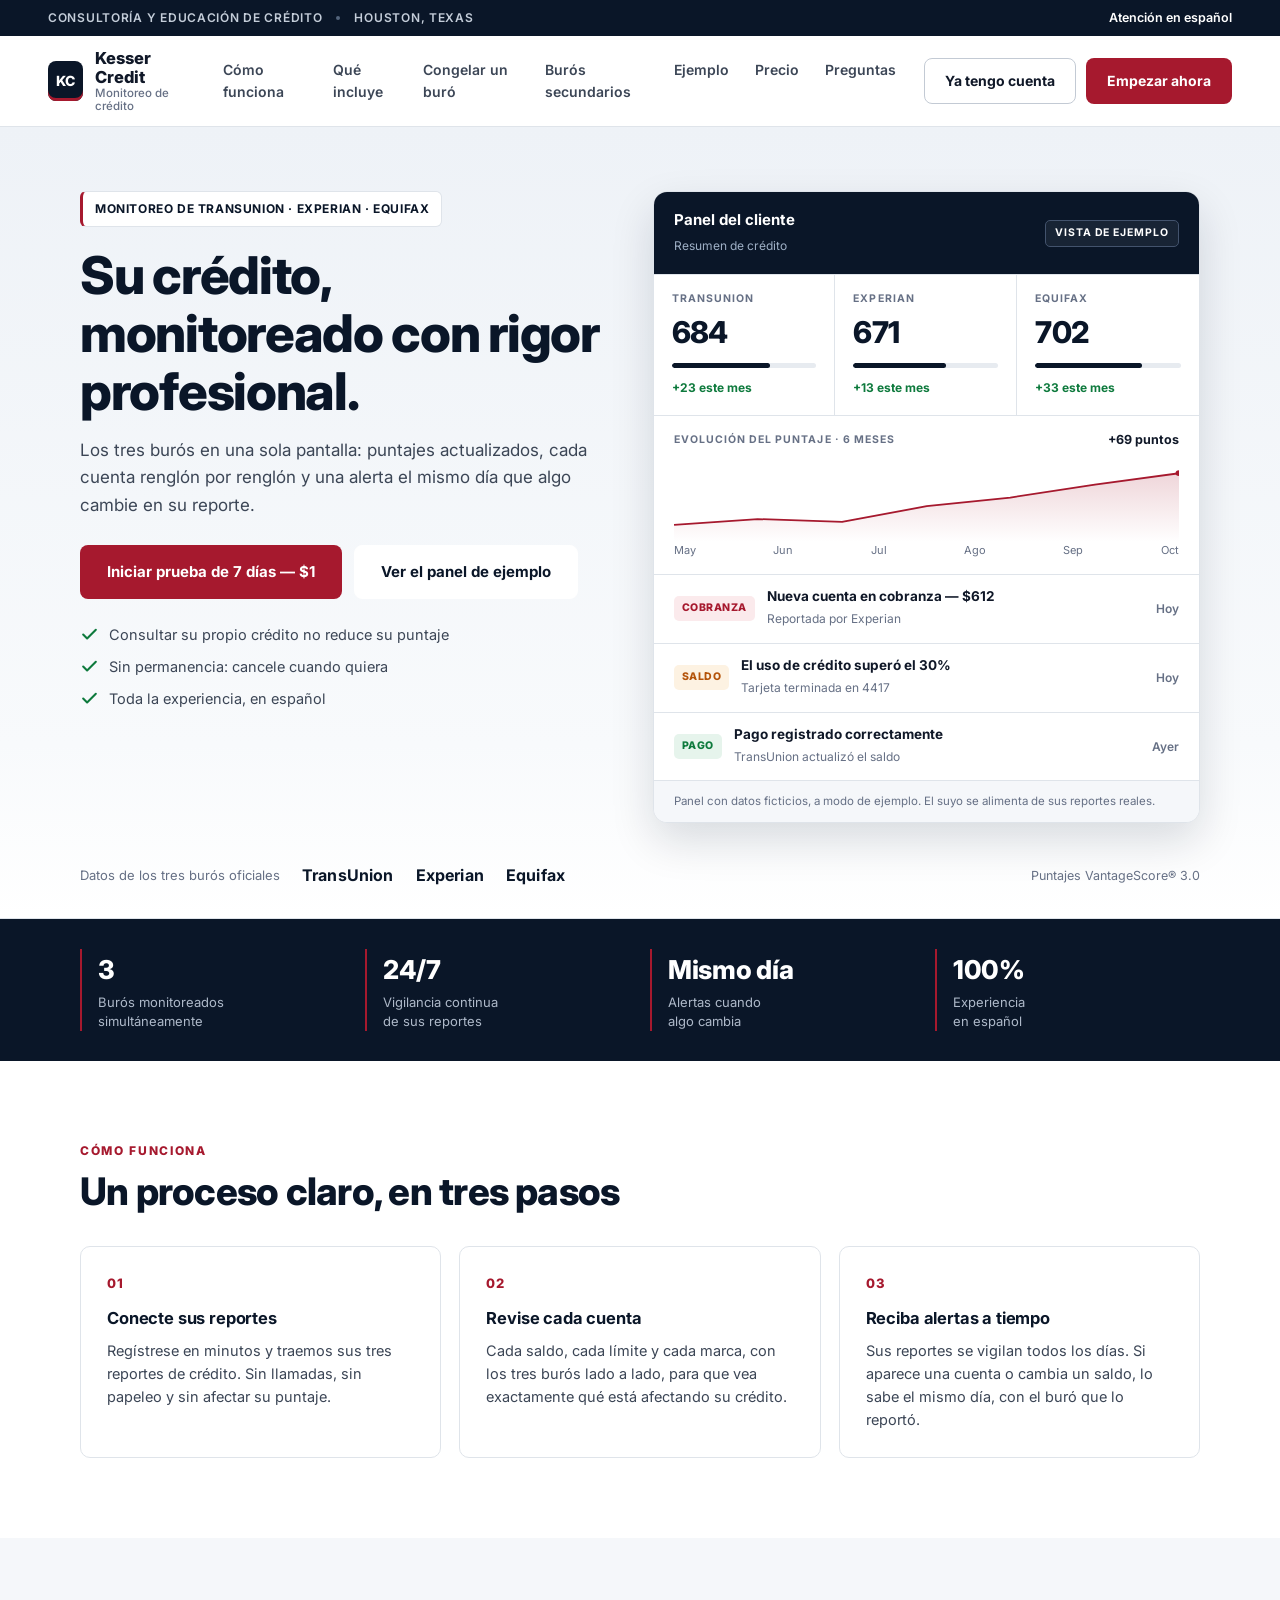
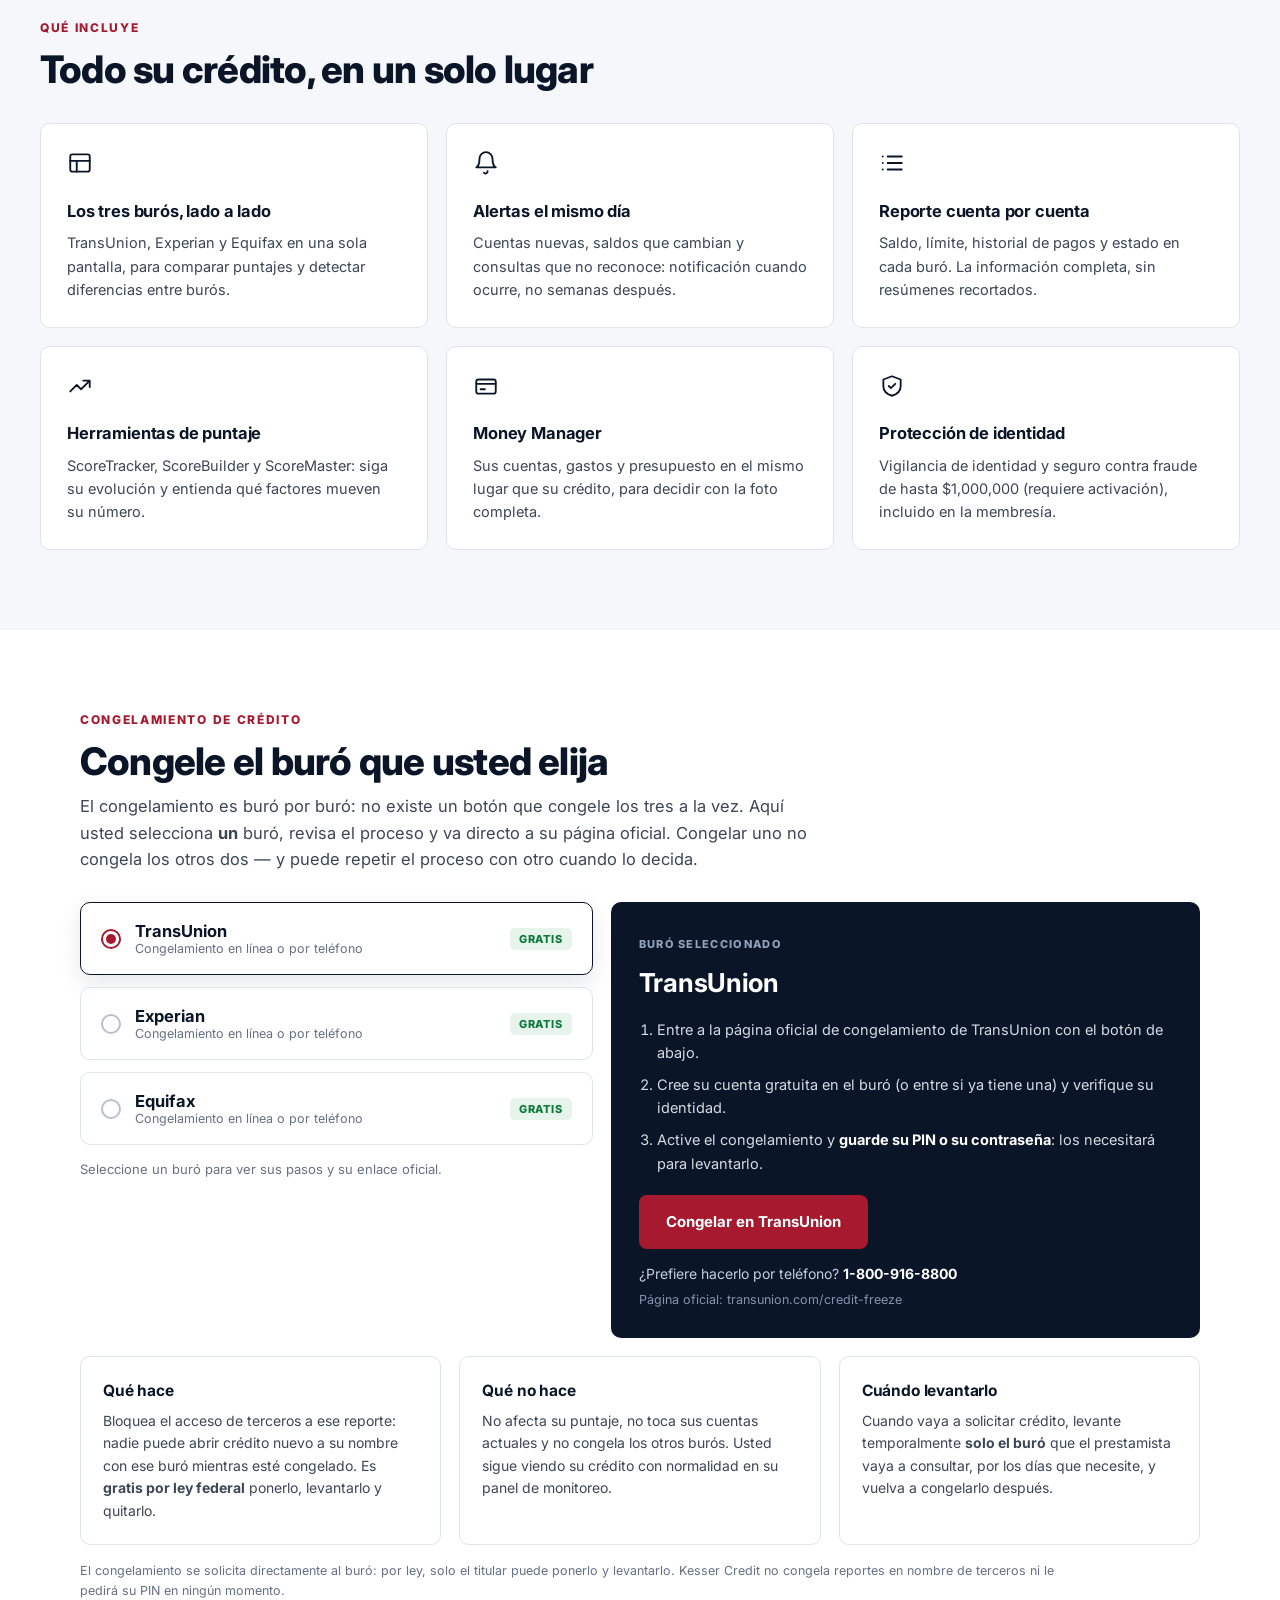
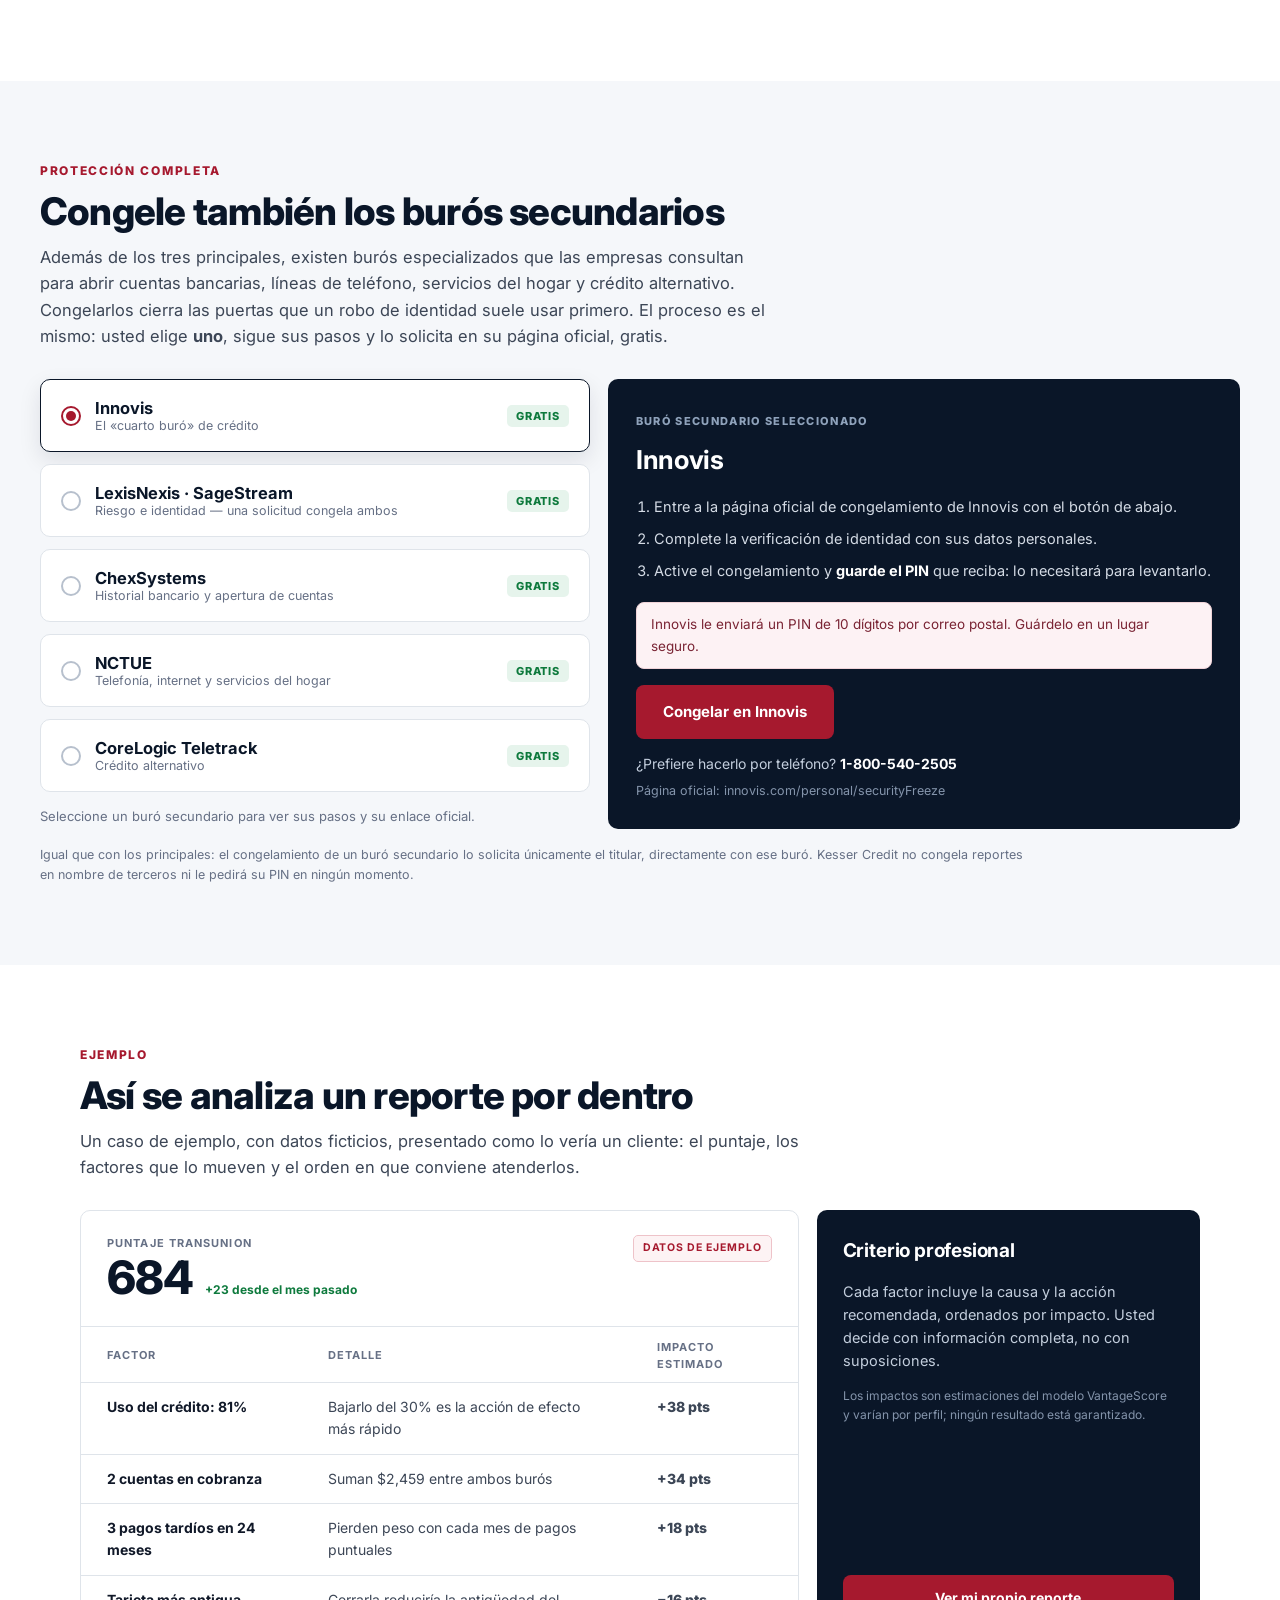
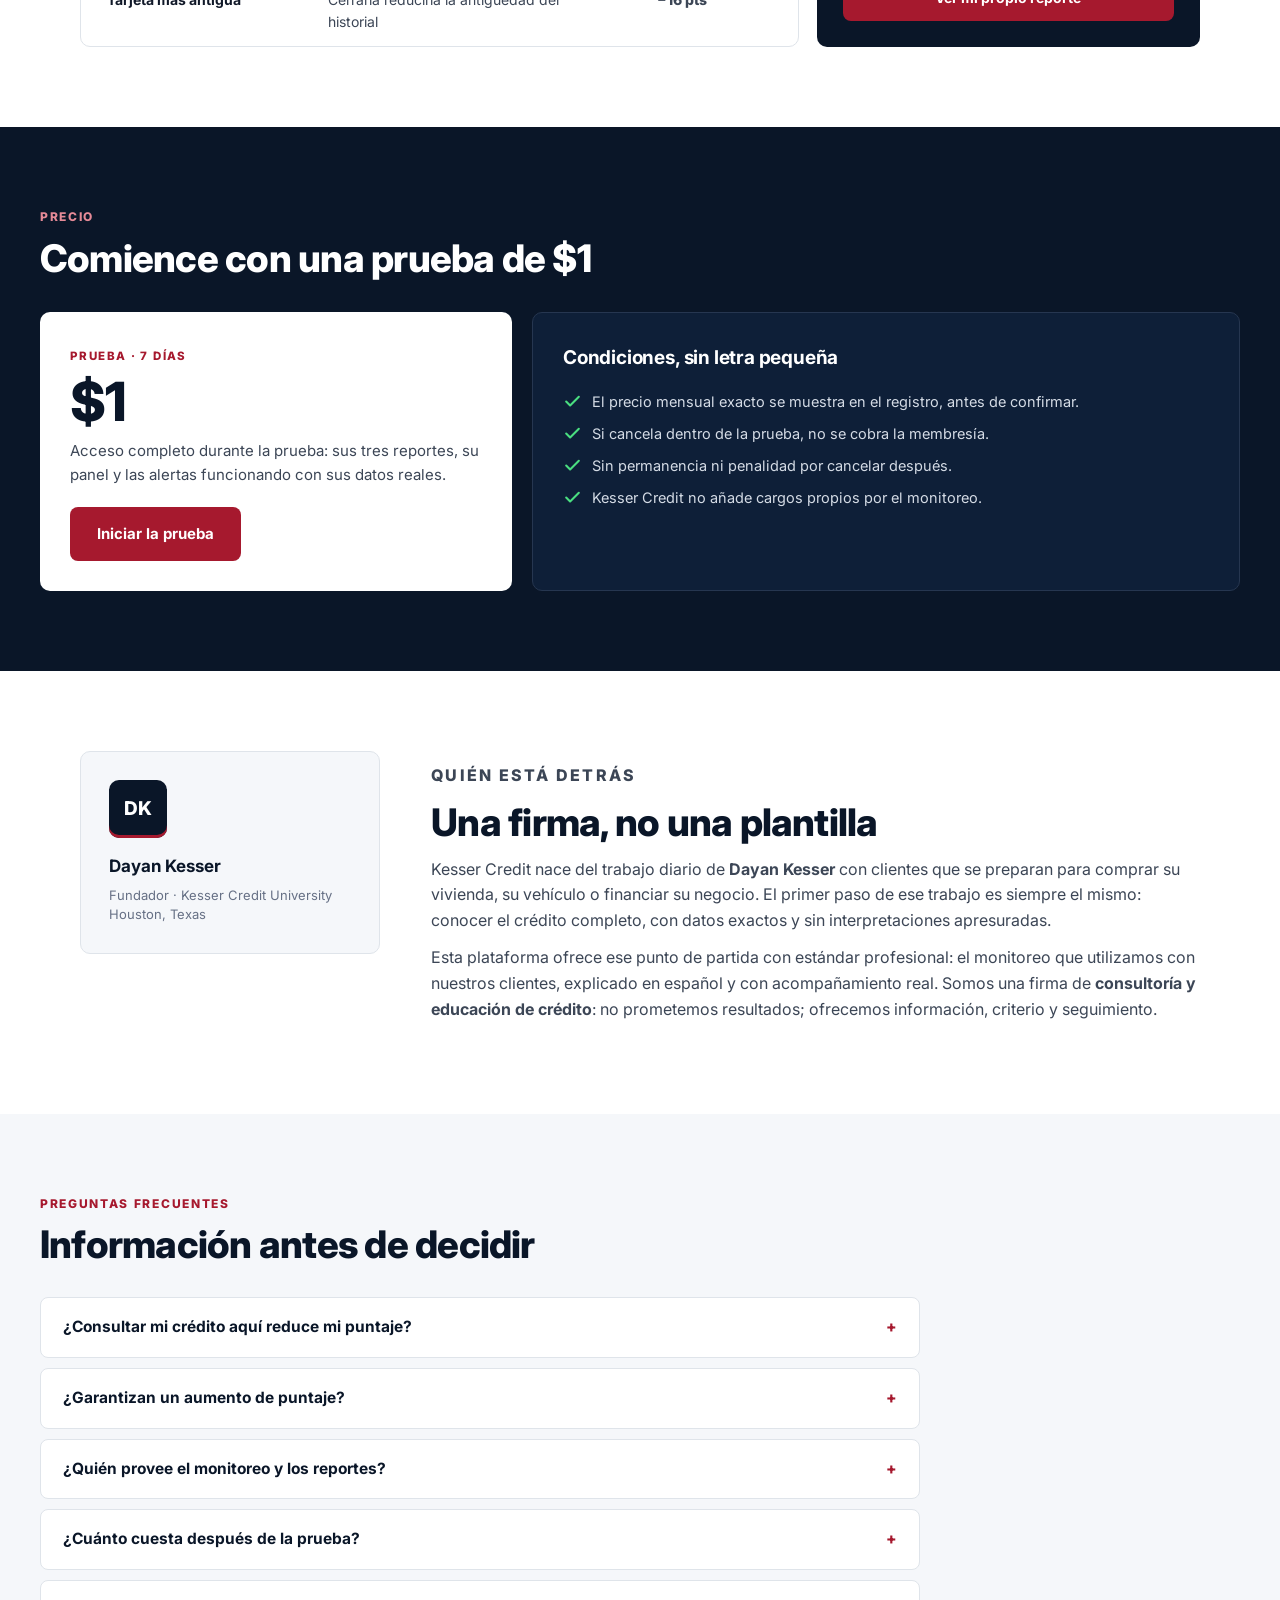
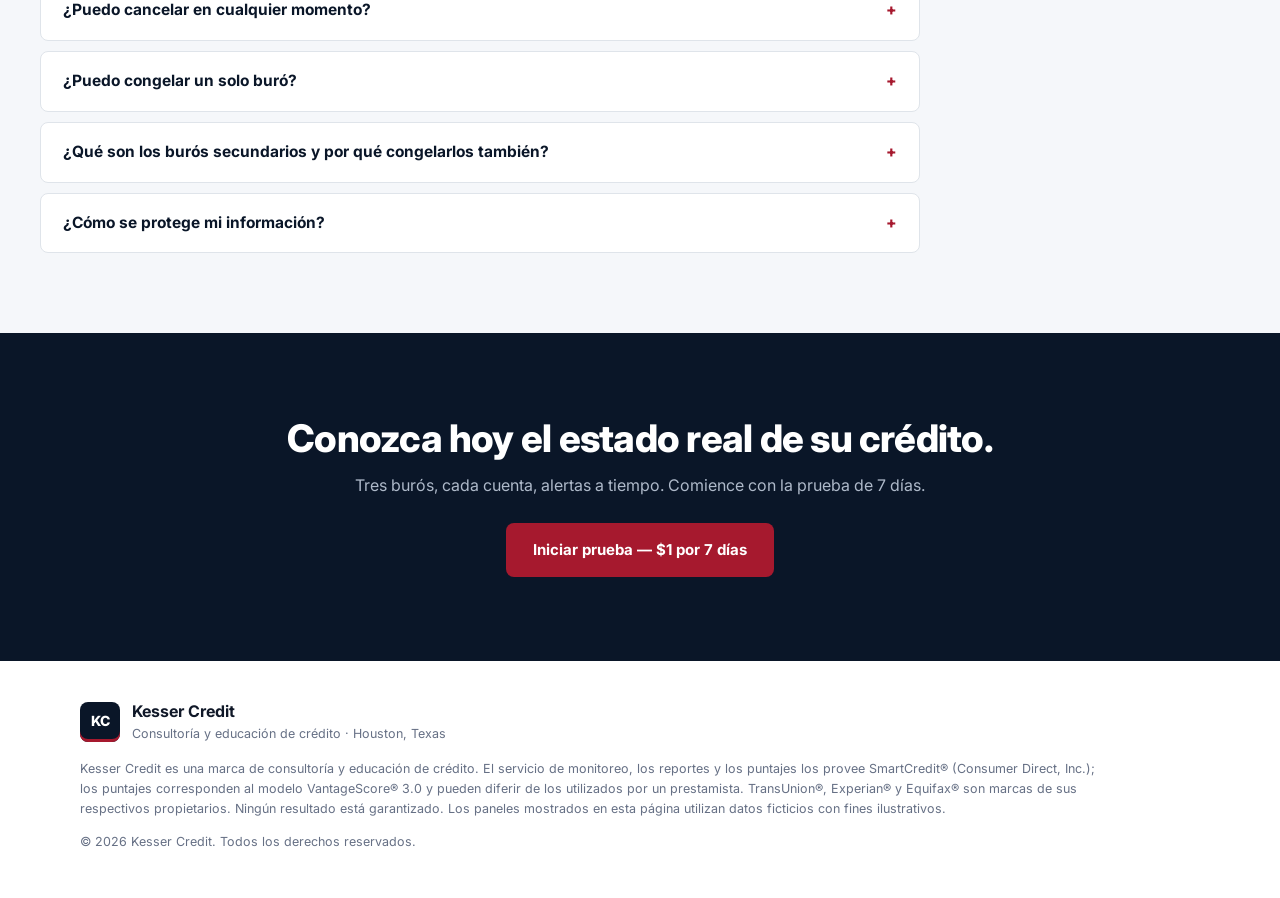
==== commit c4dbeb0d: "Nueva sección «Congele también los burós secundarios»: Innovis, LexisNexis/SageStream, ChexSystems, " ====
--- a/index.html
+++ b/index.html
@@ -18,7 +18,7 @@
 <link rel="preconnect" href="https://fonts.googleapis.com">
 <link rel="preconnect" href="https://fonts.gstatic.com" crossorigin>
 <link href="https://fonts.googleapis.com/css2?family=Inter:wght@400;500;600;700;800&display=swap" rel="stylesheet">
-<link rel="stylesheet" href="/styles.css">
+<link rel="stylesheet" href="/styles.css?v=20261023b">
 </head>
 <body>
 
@@ -38,12 +38,13 @@
     <a href="#como-funciona">Cómo funciona</a>
     <a href="#que-incluye">Qué incluye</a>
     <a href="#congelar">Congelar un buró</a>
+    <a href="#secundarios">Burós secundarios</a>
     <a href="#ejemplo">Ejemplo</a>
     <a href="#precio">Precio</a>
     <a href="#preguntas">Preguntas</a>
   </nav>
   <div class="top__cta">
-    <a class="btn btn--outline" href="https://www.smartcredit.com/" rel="noopener">Ya tengo cuenta</a>
+    <a class="btn btn--outline" href="/entrar/">Ya tengo cuenta</a>
     <a class="btn btn--primary" href="https://www.smartcredit.com/join/?pid=13490" rel="noopener">Empezar ahora</a>
   </div>
 </header>
@@ -186,6 +187,59 @@
     <p class="freeze__legal">El congelamiento se solicita directamente al buró: por ley, solo el titular puede ponerlo y levantarlo. Kesser Credit no congela reportes en nombre de terceros ni le pedirá su PIN en ningún momento.</p>
   </section>
 
+  <!-- ============ BURÓS SECUNDARIOS ============ -->
+  <section class="section section--tint" id="secundarios">
+    <p class="kicker">Protección completa</p>
+    <h2>Congele también los burós secundarios</h2>
+    <p class="lead">Además de los tres principales, existen burós especializados que las empresas consultan para abrir cuentas bancarias, líneas de teléfono, servicios del hogar y crédito alternativo. Congelarlos cierra las puertas que un robo de identidad suele usar primero. El proceso es el mismo: usted elige <strong>uno</strong>, sigue sus pasos y lo solicita en su página oficial, gratis.</p>
+
+    <div class="freeze">
+      <div class="freeze__picker" role="radiogroup" aria-label="Seleccione el buró secundario que desea congelar">
+        <button type="button" class="bureau s-bureau is-active" data-sbureau="innovis" role="radio" aria-checked="true">
+          <span class="bureau__radio"></span>
+          <span class="bureau__info"><strong>Innovis</strong><small>El «cuarto buró» de crédito</small></span>
+          <span class="bureau__free">Gratis</span>
+        </button>
+        <button type="button" class="bureau s-bureau" data-sbureau="lexisnexis" role="radio" aria-checked="false">
+          <span class="bureau__radio"></span>
+          <span class="bureau__info"><strong>LexisNexis · SageStream</strong><small>Riesgo e identidad — una solicitud congela ambos</small></span>
+          <span class="bureau__free">Gratis</span>
+        </button>
+        <button type="button" class="bureau s-bureau" data-sbureau="chexsystems" role="radio" aria-checked="false">
+          <span class="bureau__radio"></span>
+          <span class="bureau__info"><strong>ChexSystems</strong><small>Historial bancario y apertura de cuentas</small></span>
+          <span class="bureau__free">Gratis</span>
+        </button>
+        <button type="button" class="bureau s-bureau" data-sbureau="nctue" role="radio" aria-checked="false">
+          <span class="bureau__radio"></span>
+          <span class="bureau__info"><strong>NCTUE</strong><small>Telefonía, internet y servicios del hogar</small></span>
+          <span class="bureau__free">Gratis</span>
+        </button>
+        <button type="button" class="bureau s-bureau" data-sbureau="teletrack" role="radio" aria-checked="false">
+          <span class="bureau__radio"></span>
+          <span class="bureau__info"><strong>CoreLogic Teletrack</strong><small>Crédito alternativo</small></span>
+          <span class="bureau__free">Gratis</span>
+        </button>
+        <p class="freeze__hint">Seleccione un buró secundario para ver sus pasos y su enlace oficial.</p>
+      </div>
+
+      <div class="freeze__detail">
+        <small class="freeze__label">Buró secundario seleccionado</small>
+        <h3 id="sec-name">Innovis</h3>
+        <ol class="freeze__steps">
+          <li>Entre a la página oficial de congelamiento de <span class="sec-bname">Innovis</span> con el botón de abajo.</li>
+          <li>Complete la verificación de identidad con sus datos personales.</li>
+          <li>Active el congelamiento y <strong>guarde el PIN</strong> que reciba: lo necesitará para levantarlo.</li>
+        </ol>
+        <p class="freeze__note" id="sec-note">Innovis le enviará un PIN de 10 dígitos por correo postal. Guárdelo en un lugar seguro.</p>
+        <a class="btn btn--primary btn--lg" id="sec-cta" href="https://www.innovis.com/personal/securityFreeze" target="_blank" rel="noopener">Congelar en Innovis</a>
+        <p class="freeze__alt" id="sec-phone-row">¿Prefiere hacerlo por teléfono? <strong id="sec-phone">1-800-540-2505</strong></p>
+        <p class="freeze__url">Página oficial: <span id="sec-url">innovis.com/personal/securityFreeze</span></p>
+      </div>
+    </div>
+    <p class="freeze__legal">Igual que con los principales: el congelamiento de un buró secundario lo solicita únicamente el titular, directamente con ese buró. Kesser Credit no congela reportes en nombre de terceros ni le pedirá su PIN en ningún momento.</p>
+  </section>
+
   <!-- ============ EJEMPLO ============ -->
   <section class="section" id="ejemplo">
     <p class="kicker">Ejemplo</p>
@@ -267,6 +321,7 @@
       <details><summary>¿Cuánto cuesta después de la prueba?</summary><p>La prueba dura 7 días y cuesta $1. Después continúa una membresía mensual cuyo precio exacto aparece en la página de registro, antes de confirmar el cargo.</p></details>
       <details><summary>¿Puedo cancelar en cualquier momento?</summary><p>Sí, desde su propia cuenta, sin permanencia y sin penalidad.</p></details>
       <details><summary>¿Puedo congelar un solo buró?</summary><p>Sí. El congelamiento siempre es buró por buró: usted elige cuál congelar y lo solicita en la página oficial de ese buró, gratis. En la sección «Congele el buró que usted elija» de esta página encontrará los enlaces oficiales y el teléfono de cada uno.</p></details>
+      <details><summary>¿Qué son los burós secundarios y por qué congelarlos también?</summary><p>Son agencias especializadas que las empresas consultan fuera de los tres burós principales: Innovis (crédito), LexisNexis y SageStream (riesgo e identidad), ChexSystems (cuentas bancarias), NCTUE (telefonía y servicios) y CoreLogic Teletrack (crédito alternativo). Un estafador puede abrir una cuenta bancaria o una línea de teléfono a su nombre sin tocar su crédito principal; congelar estos archivos cierra también esas puertas. En la sección «Congele también los burós secundarios» tiene los enlaces oficiales de cada uno.</p></details>
       <details><summary>¿Cómo se protege mi información?</summary><p>El registro se realiza directamente en la plataforma del proveedor, con conexión cifrada. Kesser Credit nunca solicita su número de Seguro Social ni sus contraseñas por esta página, por WhatsApp ni por correo electrónico.</p></details>
     </div>
   </section>
@@ -291,12 +346,46 @@
 
 <script>
 (function(){
+  var SDATA = {
+    innovis:     { name: "Innovis", url: "https://www.innovis.com/personal/securityFreeze", urlText: "innovis.com/personal/securityFreeze", phone: "1-800-540-2505", note: "Innovis le enviará un PIN de 10 dígitos por correo postal. Guárdelo en un lugar seguro." },
+    lexisnexis:  { name: "LexisNexis", url: "https://consumer.risk.lexisnexis.com/freeze", urlText: "consumer.risk.lexisnexis.com/freeze", phone: "1-800-456-1244", note: "Una sola solicitud en LexisNexis congela a la vez su archivo de LexisNexis y el de SageStream." },
+    chexsystems: { name: "ChexSystems", url: "https://www.chexsystems.com/security-freeze/place-freeze", urlText: "chexsystems.com/security-freeze/place-freeze", phone: "1-800-887-7652", note: "Mientras esté congelado, los bancos no podrán abrir cuentas nuevas a su nombre. Si va a abrir una cuenta, levante el congelamiento antes." },
+    nctue:       { name: "NCTUE", url: "https://www.nctue.com/consumer", urlText: "nctue.com/consumer", phone: "1-866-349-5355", note: "Si se está mudando, active primero sus servicios de telefonía e internet y congele después." },
+    teletrack:   { name: "CoreLogic Teletrack", url: "https://consumers.teletrack.com/freeze", urlText: "consumers.teletrack.com/freeze", phone: "", note: "El congelamiento de Teletrack se solicita en línea desde su página oficial." }
+  };
+  var sbtns = document.querySelectorAll(".s-bureau");
+  var sName = document.getElementById("sec-name");
+  var sCta = document.getElementById("sec-cta");
+  var sPhone = document.getElementById("sec-phone");
+  var sPhoneRow = document.getElementById("sec-phone-row");
+  var sUrl = document.getElementById("sec-url");
+  var sNote = document.getElementById("sec-note");
+  var sBnames = document.querySelectorAll(".sec-bname");
+  sbtns.forEach(function(btn){
+    btn.addEventListener("click", function(){
+      sbtns.forEach(function(b){ b.classList.remove("is-active"); b.setAttribute("aria-checked","false"); });
+      btn.classList.add("is-active"); btn.setAttribute("aria-checked","true");
+      var d = SDATA[btn.getAttribute("data-sbureau")];
+      sName.textContent = d.name;
+      sCta.textContent = "Congelar en " + d.name;
+      sCta.setAttribute("href", d.url);
+      sUrl.textContent = d.urlText;
+      sNote.textContent = d.note;
+      if(d.phone){ sPhone.textContent = d.phone; sPhoneRow.style.display = ""; }
+      else { sPhoneRow.style.display = "none"; }
+      sBnames.forEach(function(s){ s.textContent = d.name; });
+    });
+  });
+})();
+</script>
+<script>
+(function(){
   var DATA = {
     transunion: { name: "TransUnion", url: "https://www.transunion.com/credit-freeze", urlText: "transunion.com/credit-freeze", phone: "1-800-916-8800" },
     experian:   { name: "Experian",   url: "https://www.experian.com/freeze/center.html", urlText: "experian.com/freeze/center.html", phone: "1-888-397-3742" },
     equifax:    { name: "Equifax",    url: "https://www.equifax.com/personal/credit-report-services/credit-freeze/", urlText: "equifax.com/personal/credit-report-services/credit-freeze", phone: "1-888-298-0045" }
   };
-  var buttons = document.querySelectorAll(".bureau");
+  var buttons = document.querySelectorAll("#congelar .bureau");
   var nameEl = document.getElementById("fr-name");
   var cta = document.getElementById("fr-cta");
   var phone = document.getElementById("fr-phone");
--- a/styles.css
+++ b/styles.css
@@ -161,6 +161,7 @@
 .freeze__facts h3{font-size:15.5px;color:var(--navy);margin-bottom:6px}
 .freeze__facts p{font-size:14px;color:var(--ink2)}
 .freeze__legal{margin-top:16px;font-size:12.5px;color:var(--muted);max-width:62rem}
+.freeze__note{background:#fdf2f4;border:1px solid #f0d3d8;border-radius:8px;padding:11px 14px;font-size:13.5px;color:#7a2434;margin-bottom:16px}
 
 /* ---------- precio ---------- */
 .price{display:grid;grid-template-columns:.8fr 1.2fr;gap:20px;margin-top:32px}
@@ -196,6 +197,34 @@
 .footer__legal{font-size:12.5px;color:var(--muted);max-width:64rem}
 .footer__copy{font-size:12.5px;color:var(--muted);margin-top:13px}
 
+/* ---------- página puente /entrar/ ---------- */
+.bridge{display:grid;place-items:center;min-height:calc(100vh - 210px);padding:clamp(28px,4vw,52px) clamp(14px,3vw,40px);background:radial-gradient(1200px 560px at 85% -10%,#1b3357 0%,transparent 55%),linear-gradient(180deg,#0a1628,#0e1f38)}
+.bridge__card{max-width:1180px;width:100%;min-height:600px;background:#fff;border-radius:16px;box-shadow:0 30px 70px rgba(0,0,0,.35);display:grid;grid-template-columns:1fr 1.12fr;overflow:hidden;text-align:left}
+.bridge__side{background:var(--navy2);color:#fff;padding:clamp(30px,3.6vw,46px);display:flex;flex-direction:column}
+.bridge__side-kicker{font-size:12px;font-weight:800;letter-spacing:.13em;text-transform:uppercase;color:#8fa2bb}
+.bridge__side h2{color:#fff;font-size:clamp(26px,3vw,34px);margin:12px 0 28px}
+.bridge__mini{list-style:none;display:flex;flex-direction:column;gap:18px;margin-bottom:26px}
+.bridge__mini li{display:grid;grid-template-columns:1fr auto;gap:4px 12px;align-items:baseline}
+.bridge__mini span{font-size:11.5px;font-weight:700;letter-spacing:.09em;text-transform:uppercase;color:#9fb0c6}
+.bridge__mini strong{font-size:27px;font-weight:800}
+.bridge__chart{border-top:1px solid #263650;padding-top:18px;margin-bottom:24px}
+.bridge__chart small{font-size:10.5px;font-weight:700;letter-spacing:.11em;color:#8fa2bb}
+.bridge__chart svg{width:100%;height:74px;display:block;margin-top:8px}
+.bridge__months{display:flex;justify-content:space-between;font-size:11px;color:#8494ab}
+.bridge__mini i{grid-column:1/-1;display:block;height:5px;border-radius:3px;background:var(--accent);opacity:.9}
+.bridge__perks{gap:10px;font-size:13.5px}
+.bridge__side-note{margin-top:auto;padding-top:22px;font-size:11.5px;color:#8494ab}
+.bridge__main{padding:clamp(30px,3.6vw,46px);display:flex;flex-direction:column}
+.bridge__main .bridge__note{margin-top:auto;padding-top:16px}
+.bridge__icon{display:grid;place-items:center;width:52px;height:52px;border-radius:10px;background:var(--navy);margin-bottom:18px}
+.bridge__icon svg{width:26px;height:26px;fill:none;stroke:#fff;stroke-width:1.8;stroke-linecap:round;stroke-linejoin:round}
+.bridge__title{font-size:clamp(30px,3.8vw,42px);margin-bottom:14px;color:var(--navy);line-height:1.14}
+.bridge__text{color:var(--ink2);font-size:16.5px;margin-bottom:13px}
+.bridge__cta{width:100%;margin-top:10px}
+.bridge__alt{margin-top:22px;padding-top:20px;border-top:1px solid var(--line);display:flex;align-items:center;justify-content:space-between;gap:14px;flex-wrap:wrap}
+.bridge__alt p{font-weight:700;color:var(--navy);font-size:14.5px}
+.bridge__note{margin-top:18px;font-size:12.5px;color:var(--muted)}
+
 /* ---------- responsive ---------- */
 @media (max-width:1020px){
   .nav{display:none}
@@ -205,6 +234,10 @@
   .demo,.price,.about{grid-template-columns:1fr}
   .freeze{grid-template-columns:1fr}
   .freeze__facts{grid-template-columns:1fr}
+}
+@media (max-width:760px){
+  .bridge__card{grid-template-columns:1fr}
+  .bridge__side-note{margin-top:18px}
 }
 @media (max-width:640px){
   .top__cta .btn--outline{display:none}
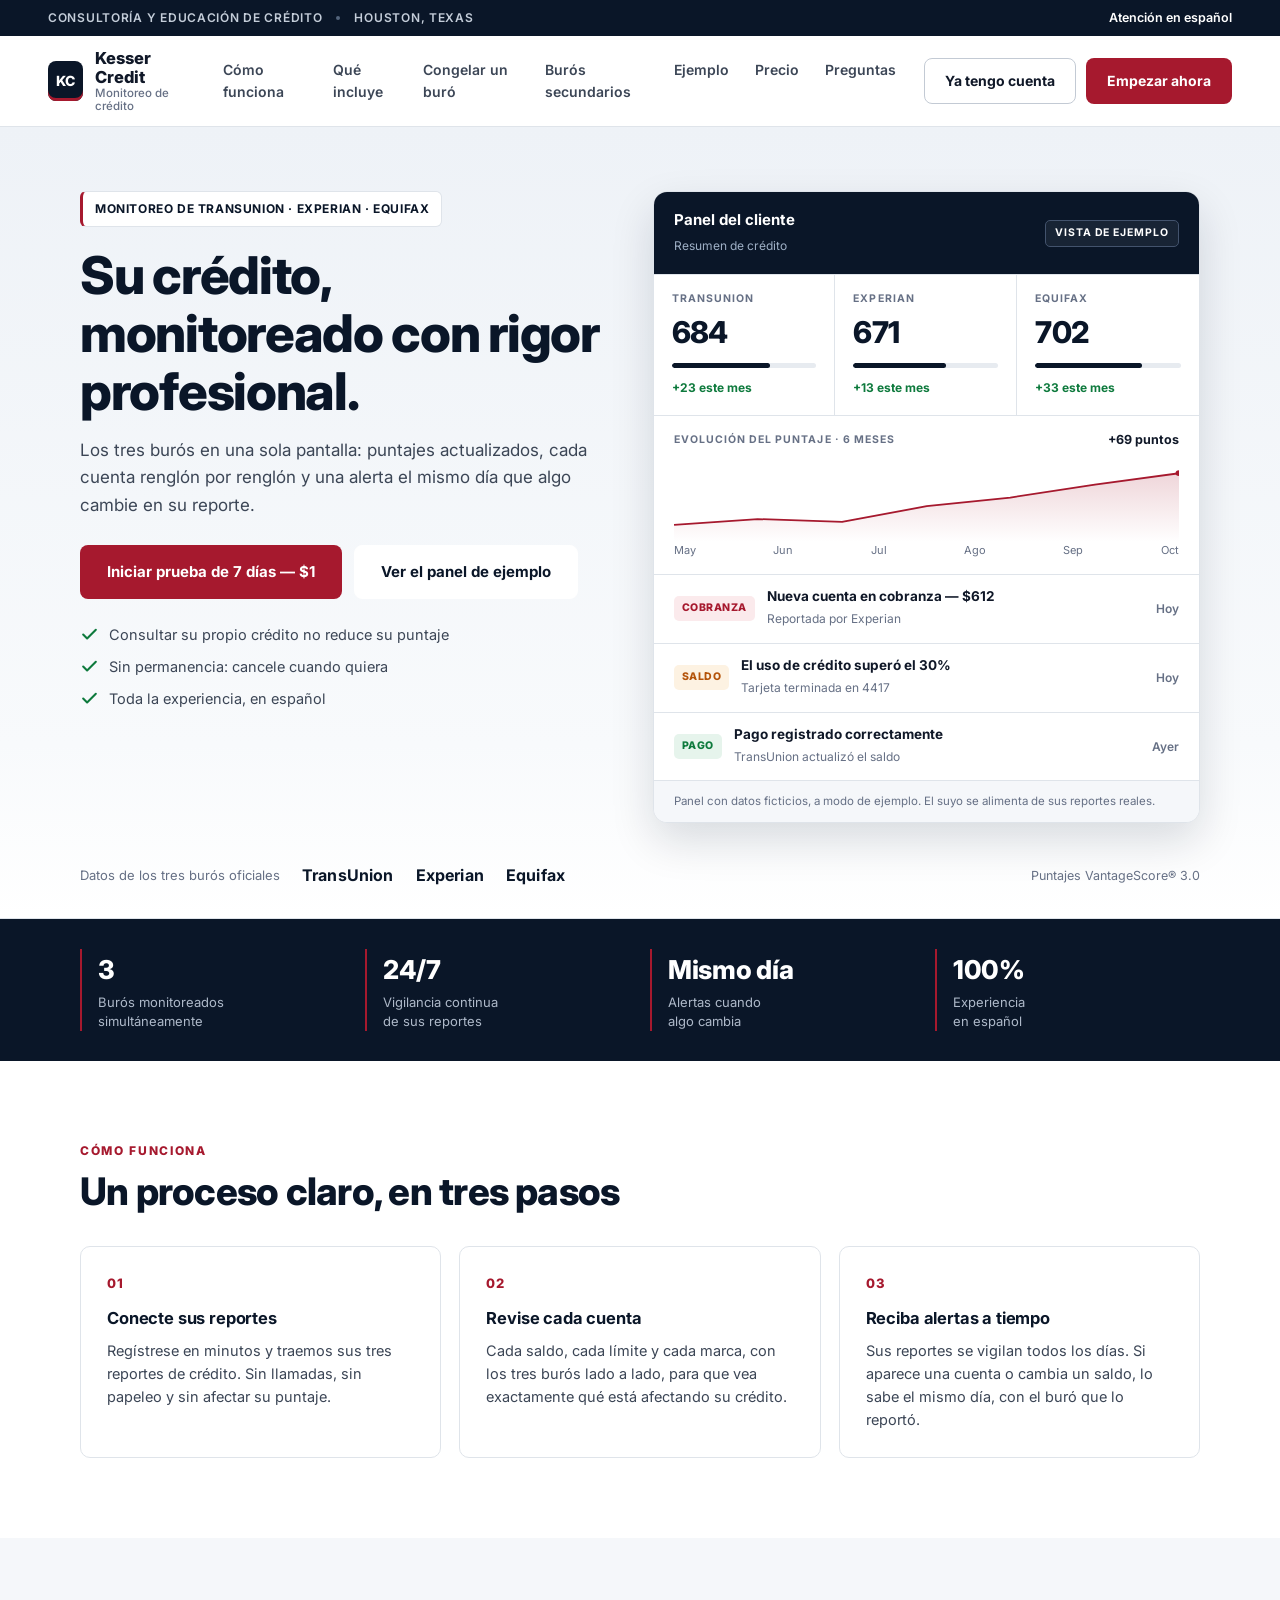
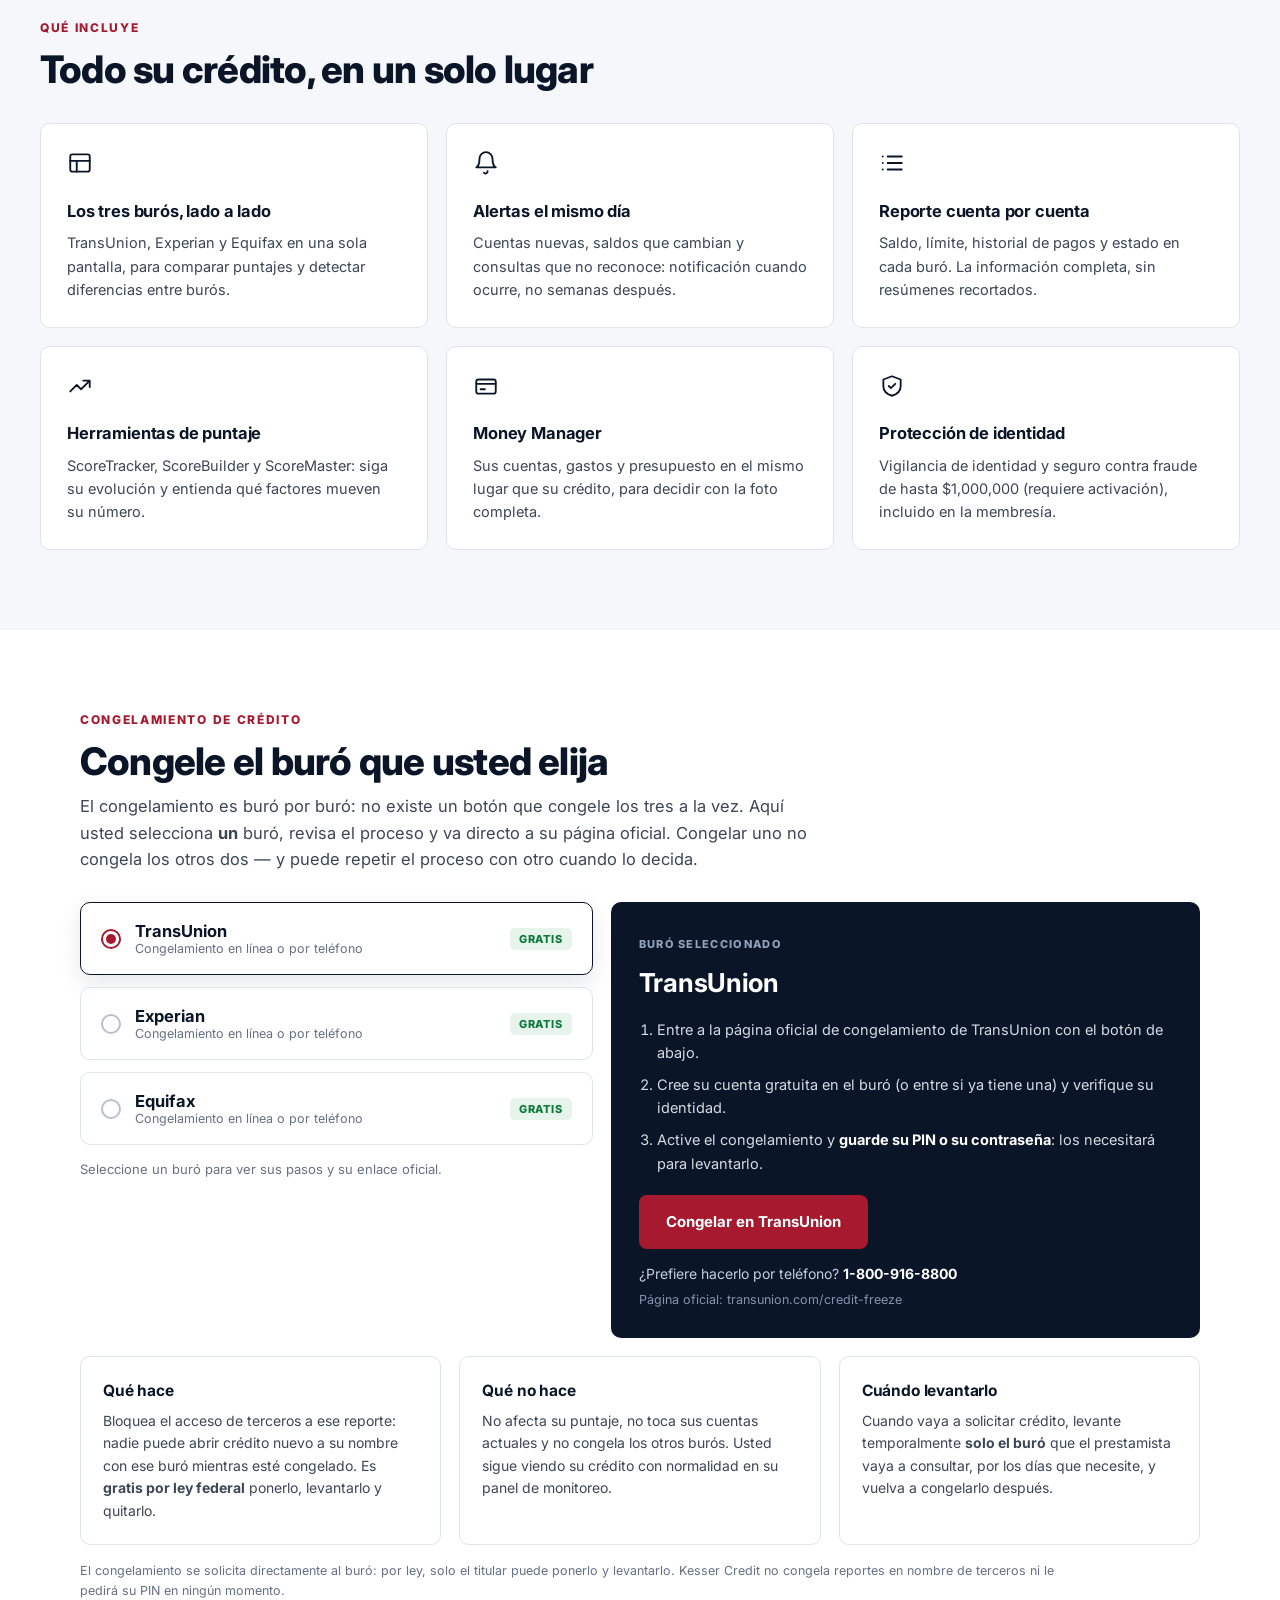
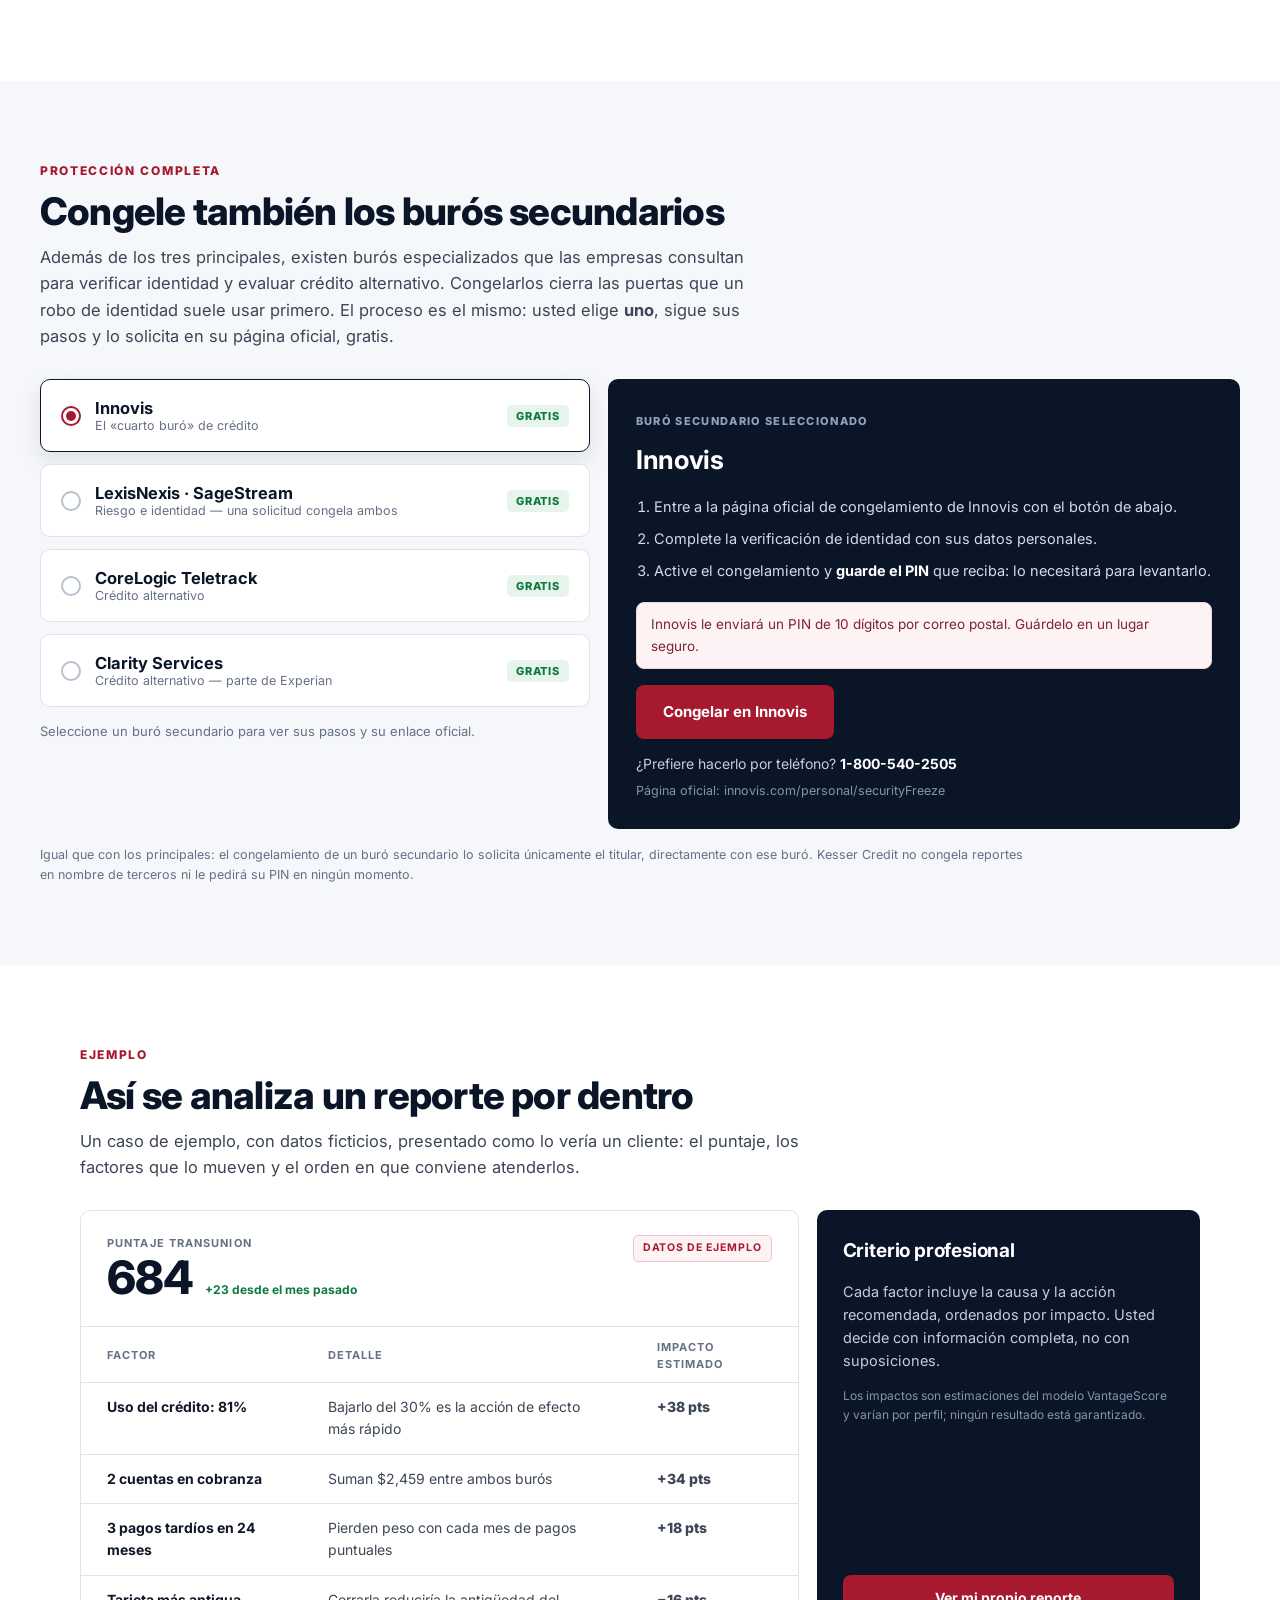
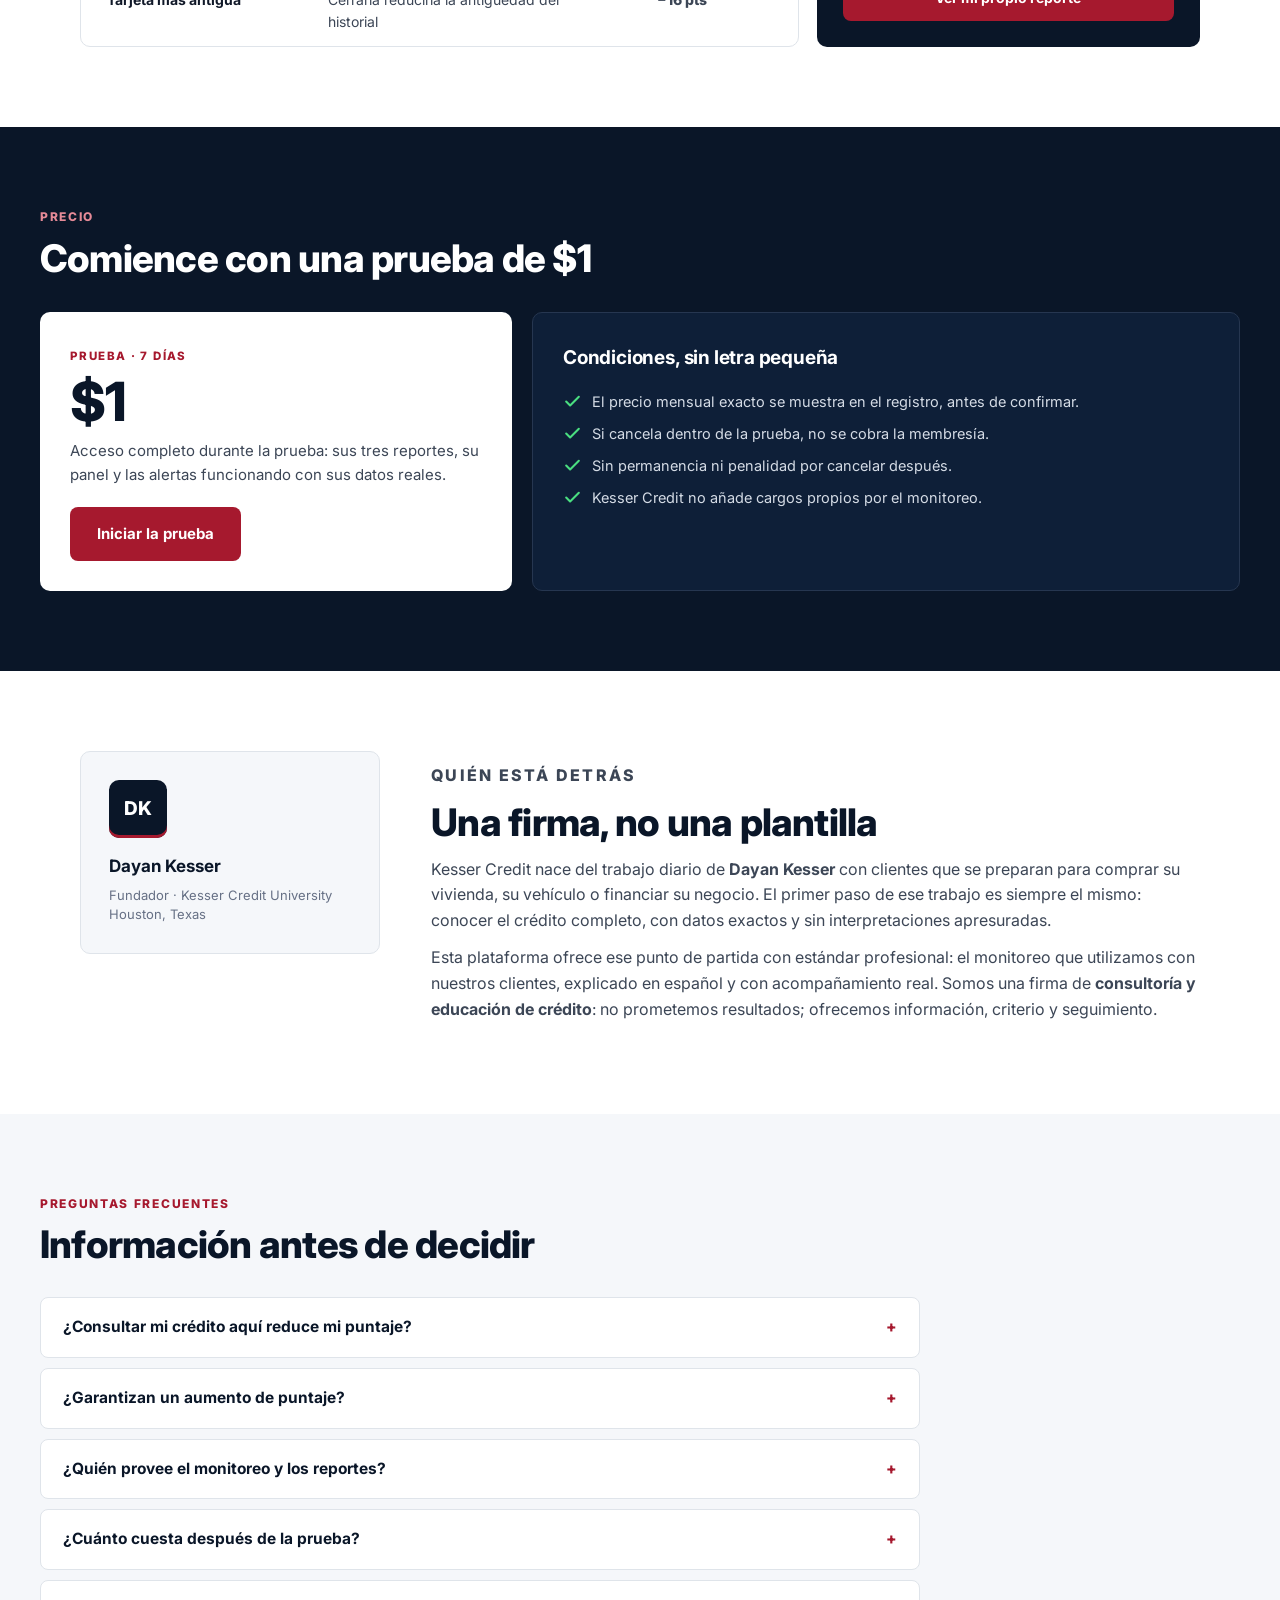
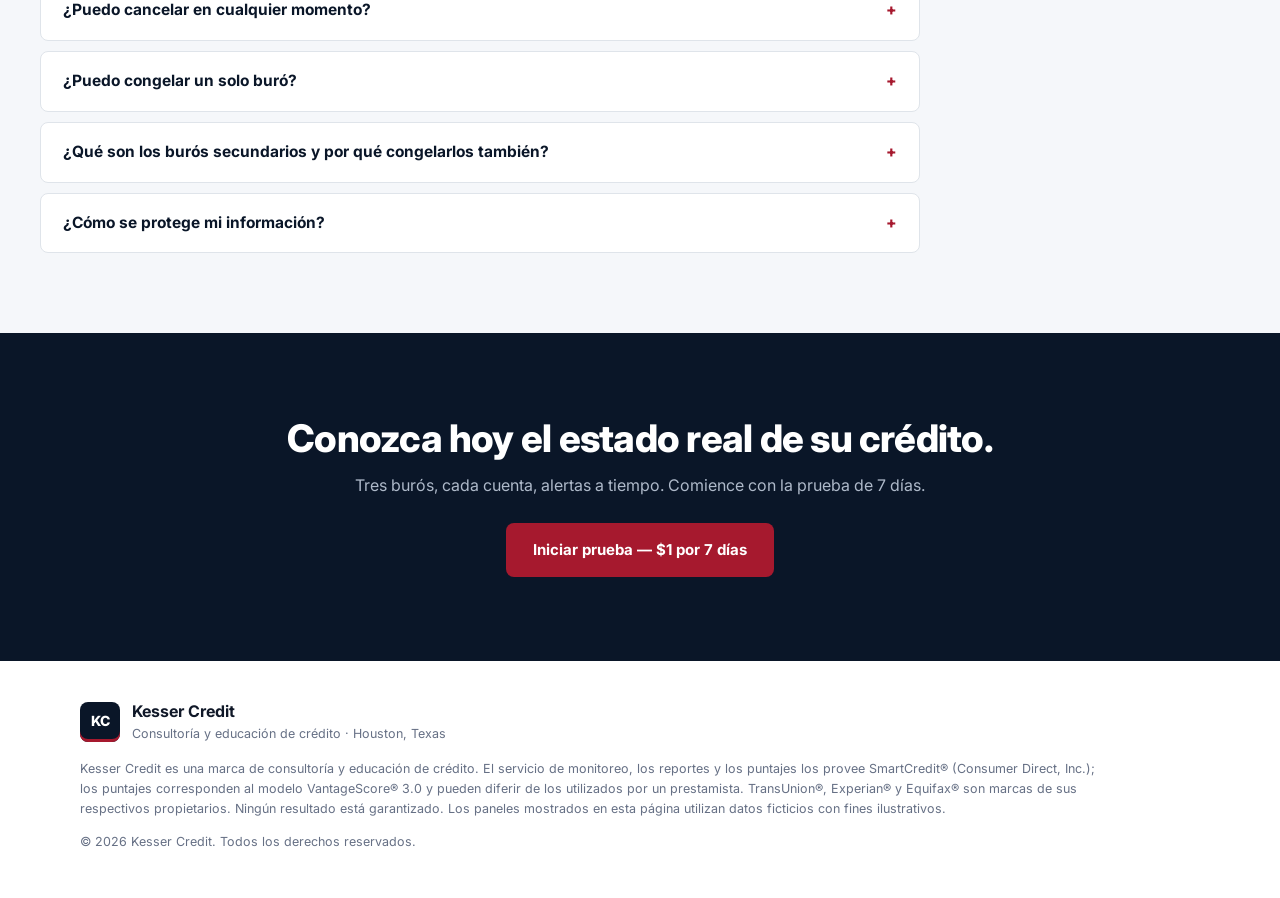
==== commit eacb90c0: "Burós secundarios: fuera NCTUE y ChexSystems; entra Clarity Services (orden de Dayan)" ====
--- a/index.html
+++ b/index.html
@@ -191,7 +191,7 @@
   <section class="section section--tint" id="secundarios">
     <p class="kicker">Protección completa</p>
     <h2>Congele también los burós secundarios</h2>
-    <p class="lead">Además de los tres principales, existen burós especializados que las empresas consultan para abrir cuentas bancarias, líneas de teléfono, servicios del hogar y crédito alternativo. Congelarlos cierra las puertas que un robo de identidad suele usar primero. El proceso es el mismo: usted elige <strong>uno</strong>, sigue sus pasos y lo solicita en su página oficial, gratis.</p>
+    <p class="lead">Además de los tres principales, existen burós especializados que las empresas consultan para verificar identidad y evaluar crédito alternativo. Congelarlos cierra las puertas que un robo de identidad suele usar primero. El proceso es el mismo: usted elige <strong>uno</strong>, sigue sus pasos y lo solicita en su página oficial, gratis.</p>
 
     <div class="freeze">
       <div class="freeze__picker" role="radiogroup" aria-label="Seleccione el buró secundario que desea congelar">
@@ -205,19 +205,14 @@
           <span class="bureau__info"><strong>LexisNexis · SageStream</strong><small>Riesgo e identidad — una solicitud congela ambos</small></span>
           <span class="bureau__free">Gratis</span>
         </button>
-        <button type="button" class="bureau s-bureau" data-sbureau="chexsystems" role="radio" aria-checked="false">
-          <span class="bureau__radio"></span>
-          <span class="bureau__info"><strong>ChexSystems</strong><small>Historial bancario y apertura de cuentas</small></span>
-          <span class="bureau__free">Gratis</span>
-        </button>
-        <button type="button" class="bureau s-bureau" data-sbureau="nctue" role="radio" aria-checked="false">
-          <span class="bureau__radio"></span>
-          <span class="bureau__info"><strong>NCTUE</strong><small>Telefonía, internet y servicios del hogar</small></span>
-          <span class="bureau__free">Gratis</span>
-        </button>
         <button type="button" class="bureau s-bureau" data-sbureau="teletrack" role="radio" aria-checked="false">
           <span class="bureau__radio"></span>
           <span class="bureau__info"><strong>CoreLogic Teletrack</strong><small>Crédito alternativo</small></span>
+          <span class="bureau__free">Gratis</span>
+        </button>
+        <button type="button" class="bureau s-bureau" data-sbureau="clarity" role="radio" aria-checked="false">
+          <span class="bureau__radio"></span>
+          <span class="bureau__info"><strong>Clarity Services</strong><small>Crédito alternativo — parte de Experian</small></span>
           <span class="bureau__free">Gratis</span>
         </button>
         <p class="freeze__hint">Seleccione un buró secundario para ver sus pasos y su enlace oficial.</p>
@@ -321,7 +316,7 @@
       <details><summary>¿Cuánto cuesta después de la prueba?</summary><p>La prueba dura 7 días y cuesta $1. Después continúa una membresía mensual cuyo precio exacto aparece en la página de registro, antes de confirmar el cargo.</p></details>
       <details><summary>¿Puedo cancelar en cualquier momento?</summary><p>Sí, desde su propia cuenta, sin permanencia y sin penalidad.</p></details>
       <details><summary>¿Puedo congelar un solo buró?</summary><p>Sí. El congelamiento siempre es buró por buró: usted elige cuál congelar y lo solicita en la página oficial de ese buró, gratis. En la sección «Congele el buró que usted elija» de esta página encontrará los enlaces oficiales y el teléfono de cada uno.</p></details>
-      <details><summary>¿Qué son los burós secundarios y por qué congelarlos también?</summary><p>Son agencias especializadas que las empresas consultan fuera de los tres burós principales: Innovis (crédito), LexisNexis y SageStream (riesgo e identidad), ChexSystems (cuentas bancarias), NCTUE (telefonía y servicios) y CoreLogic Teletrack (crédito alternativo). Un estafador puede abrir una cuenta bancaria o una línea de teléfono a su nombre sin tocar su crédito principal; congelar estos archivos cierra también esas puertas. En la sección «Congele también los burós secundarios» tiene los enlaces oficiales de cada uno.</p></details>
+      <details><summary>¿Qué son los burós secundarios y por qué congelarlos también?</summary><p>Son agencias especializadas que las empresas consultan fuera de los tres burós principales: Innovis (crédito), LexisNexis y SageStream (riesgo e identidad), CoreLogic Teletrack y Clarity Services (crédito alternativo). Un estafador puede mover su identidad por estos archivos sin tocar su crédito principal; congelarlos cierra también esas puertas. En la sección «Congele también los burós secundarios» tiene los enlaces oficiales de cada uno.</p></details>
       <details><summary>¿Cómo se protege mi información?</summary><p>El registro se realiza directamente en la plataforma del proveedor, con conexión cifrada. Kesser Credit nunca solicita su número de Seguro Social ni sus contraseñas por esta página, por WhatsApp ni por correo electrónico.</p></details>
     </div>
   </section>
@@ -349,9 +344,8 @@
   var SDATA = {
     innovis:     { name: "Innovis", url: "https://www.innovis.com/personal/securityFreeze", urlText: "innovis.com/personal/securityFreeze", phone: "1-800-540-2505", note: "Innovis le enviará un PIN de 10 dígitos por correo postal. Guárdelo en un lugar seguro." },
     lexisnexis:  { name: "LexisNexis", url: "https://consumer.risk.lexisnexis.com/freeze", urlText: "consumer.risk.lexisnexis.com/freeze", phone: "1-800-456-1244", note: "Una sola solicitud en LexisNexis congela a la vez su archivo de LexisNexis y el de SageStream." },
-    chexsystems: { name: "ChexSystems", url: "https://www.chexsystems.com/security-freeze/place-freeze", urlText: "chexsystems.com/security-freeze/place-freeze", phone: "1-800-887-7652", note: "Mientras esté congelado, los bancos no podrán abrir cuentas nuevas a su nombre. Si va a abrir una cuenta, levante el congelamiento antes." },
-    nctue:       { name: "NCTUE", url: "https://www.nctue.com/consumer", urlText: "nctue.com/consumer", phone: "1-866-349-5355", note: "Si se está mudando, active primero sus servicios de telefonía e internet y congele después." },
-    teletrack:   { name: "CoreLogic Teletrack", url: "https://consumers.teletrack.com/freeze", urlText: "consumers.teletrack.com/freeze", phone: "", note: "El congelamiento de Teletrack se solicita en línea desde su página oficial." }
+    teletrack:   { name: "CoreLogic Teletrack", url: "https://consumers.teletrack.com/freeze", urlText: "consumers.teletrack.com/freeze", phone: "", note: "El congelamiento de Teletrack se solicita en línea desde su página oficial." },
+    clarity:     { name: "Clarity Services", url: "https://consumers.clarityservices.com/", urlText: "consumers.clarityservices.com", phone: "1-866-390-3118", note: "Clarity Services, parte de Experian, guarda datos de servicios financieros alternativos: préstamos de pequeña cantidad, rent-to-own y productos similares." }
   };
   var sbtns = document.querySelectorAll(".s-bureau");
   var sName = document.getElementById("sec-name");
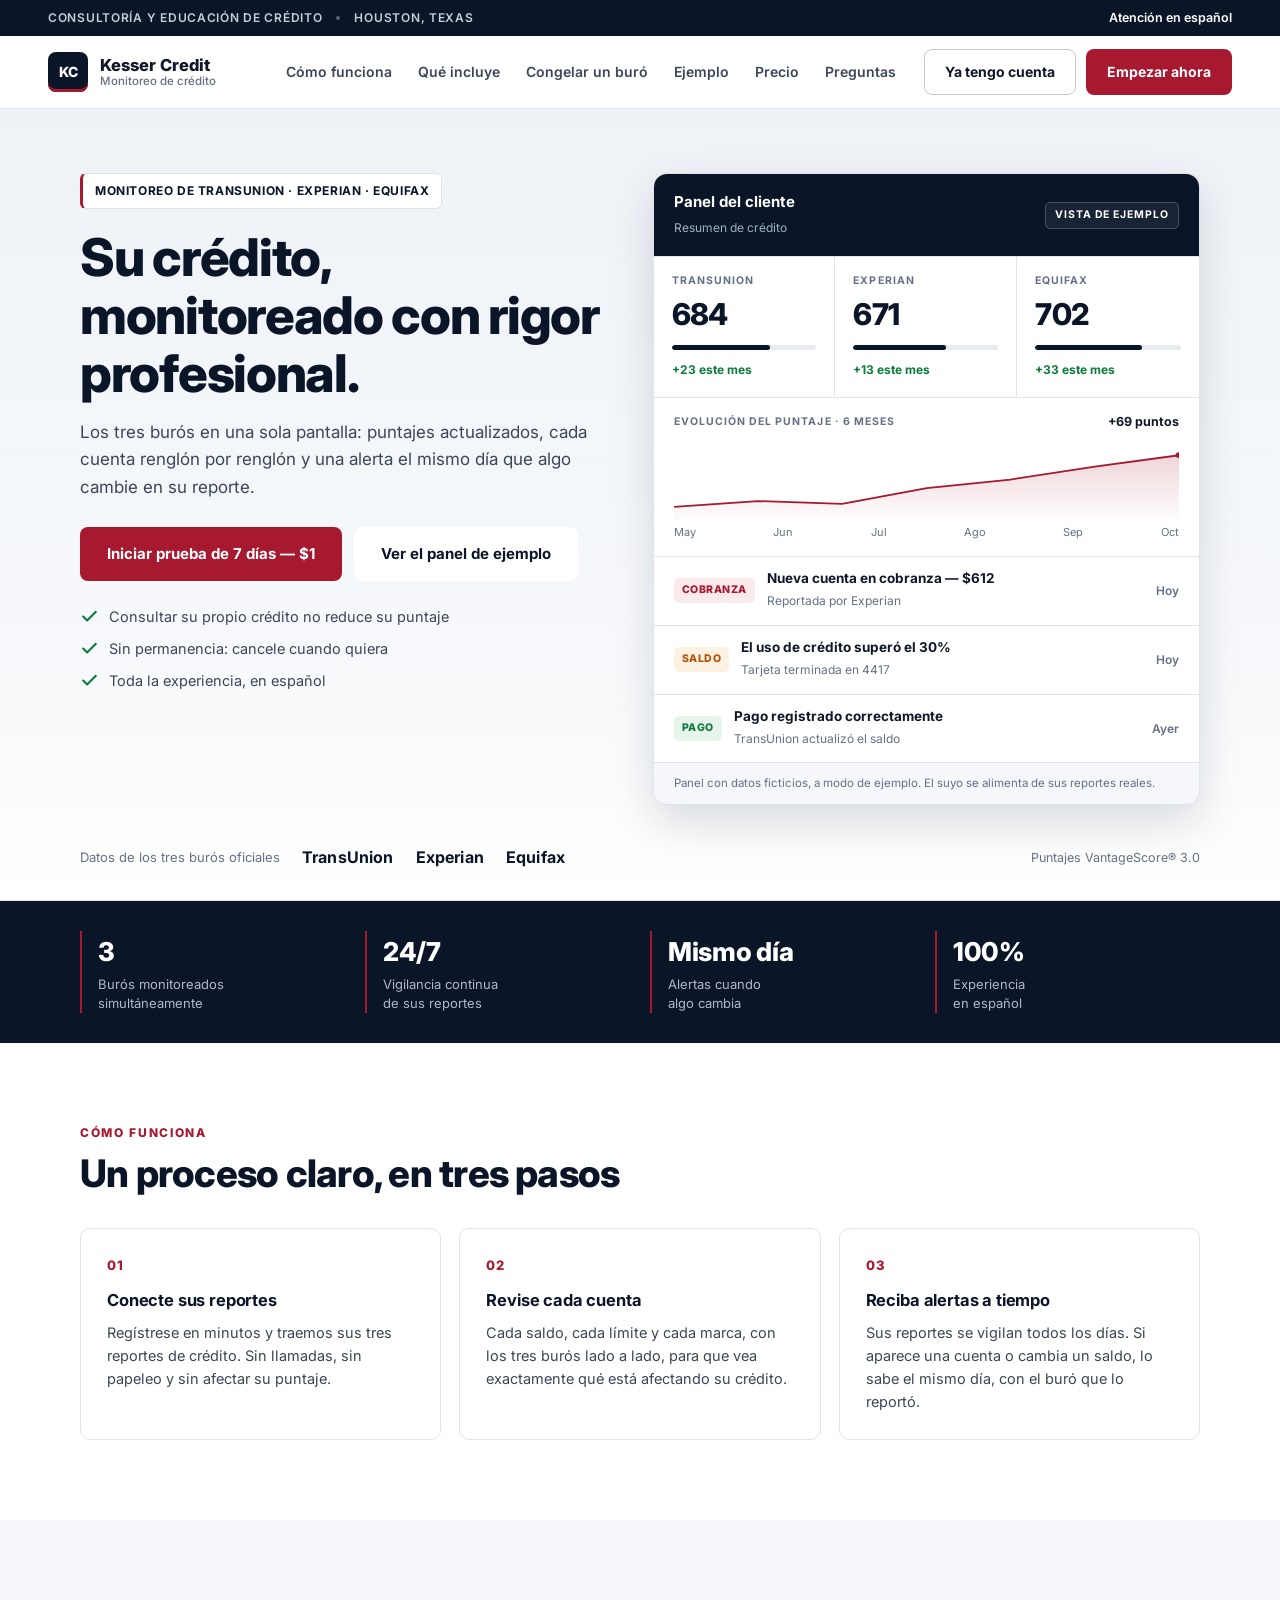
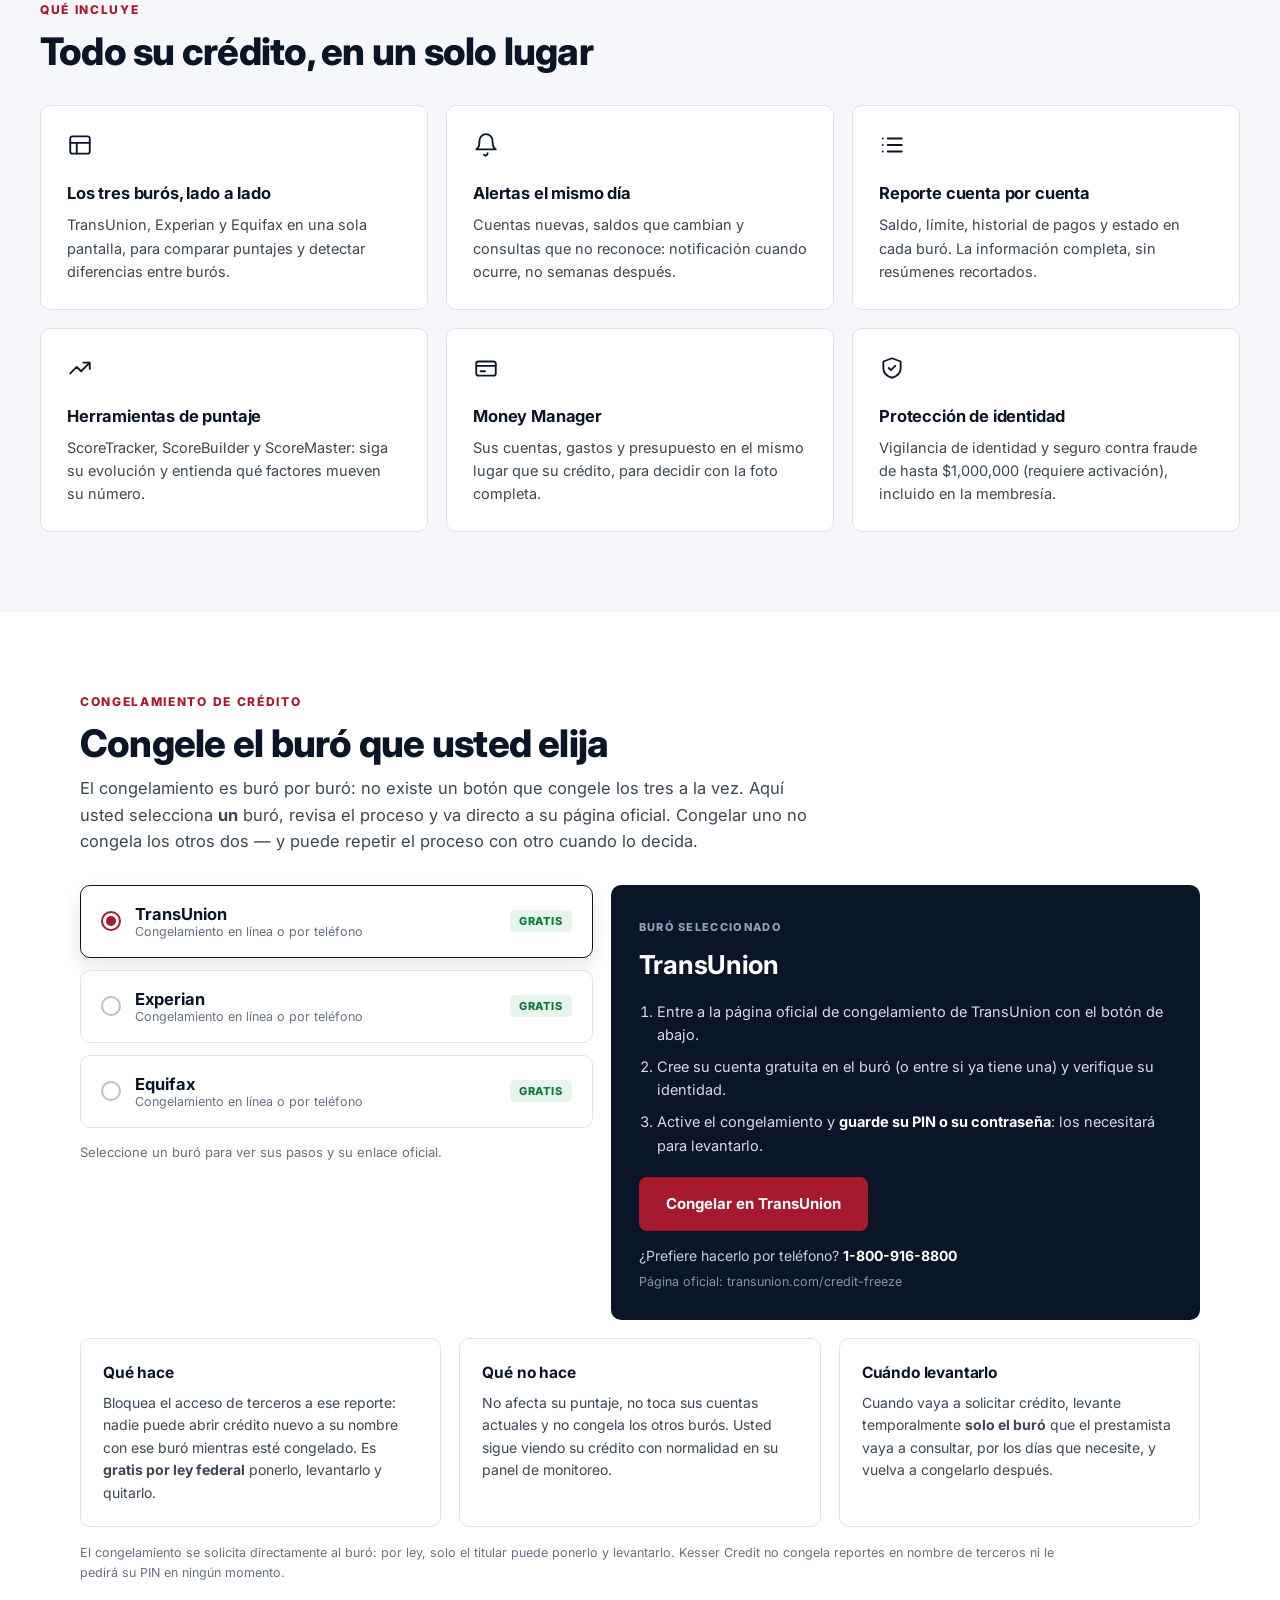
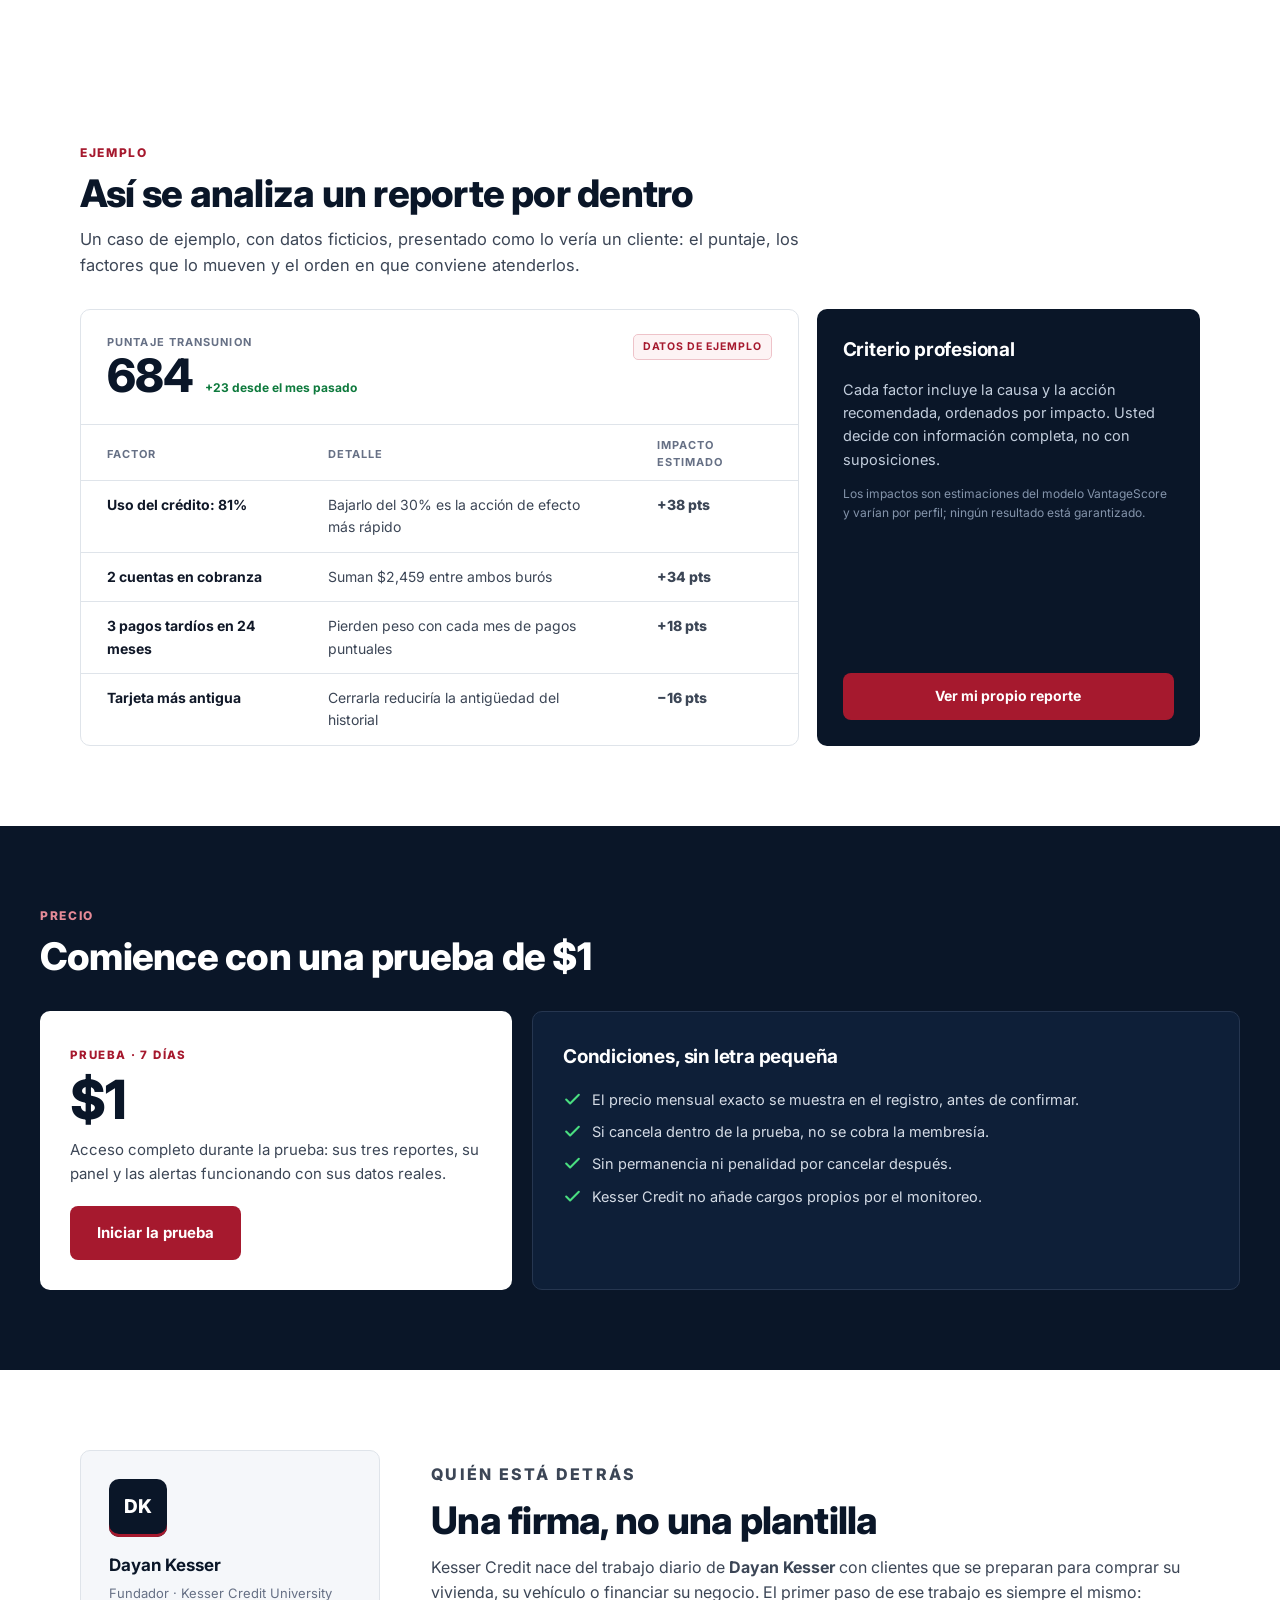
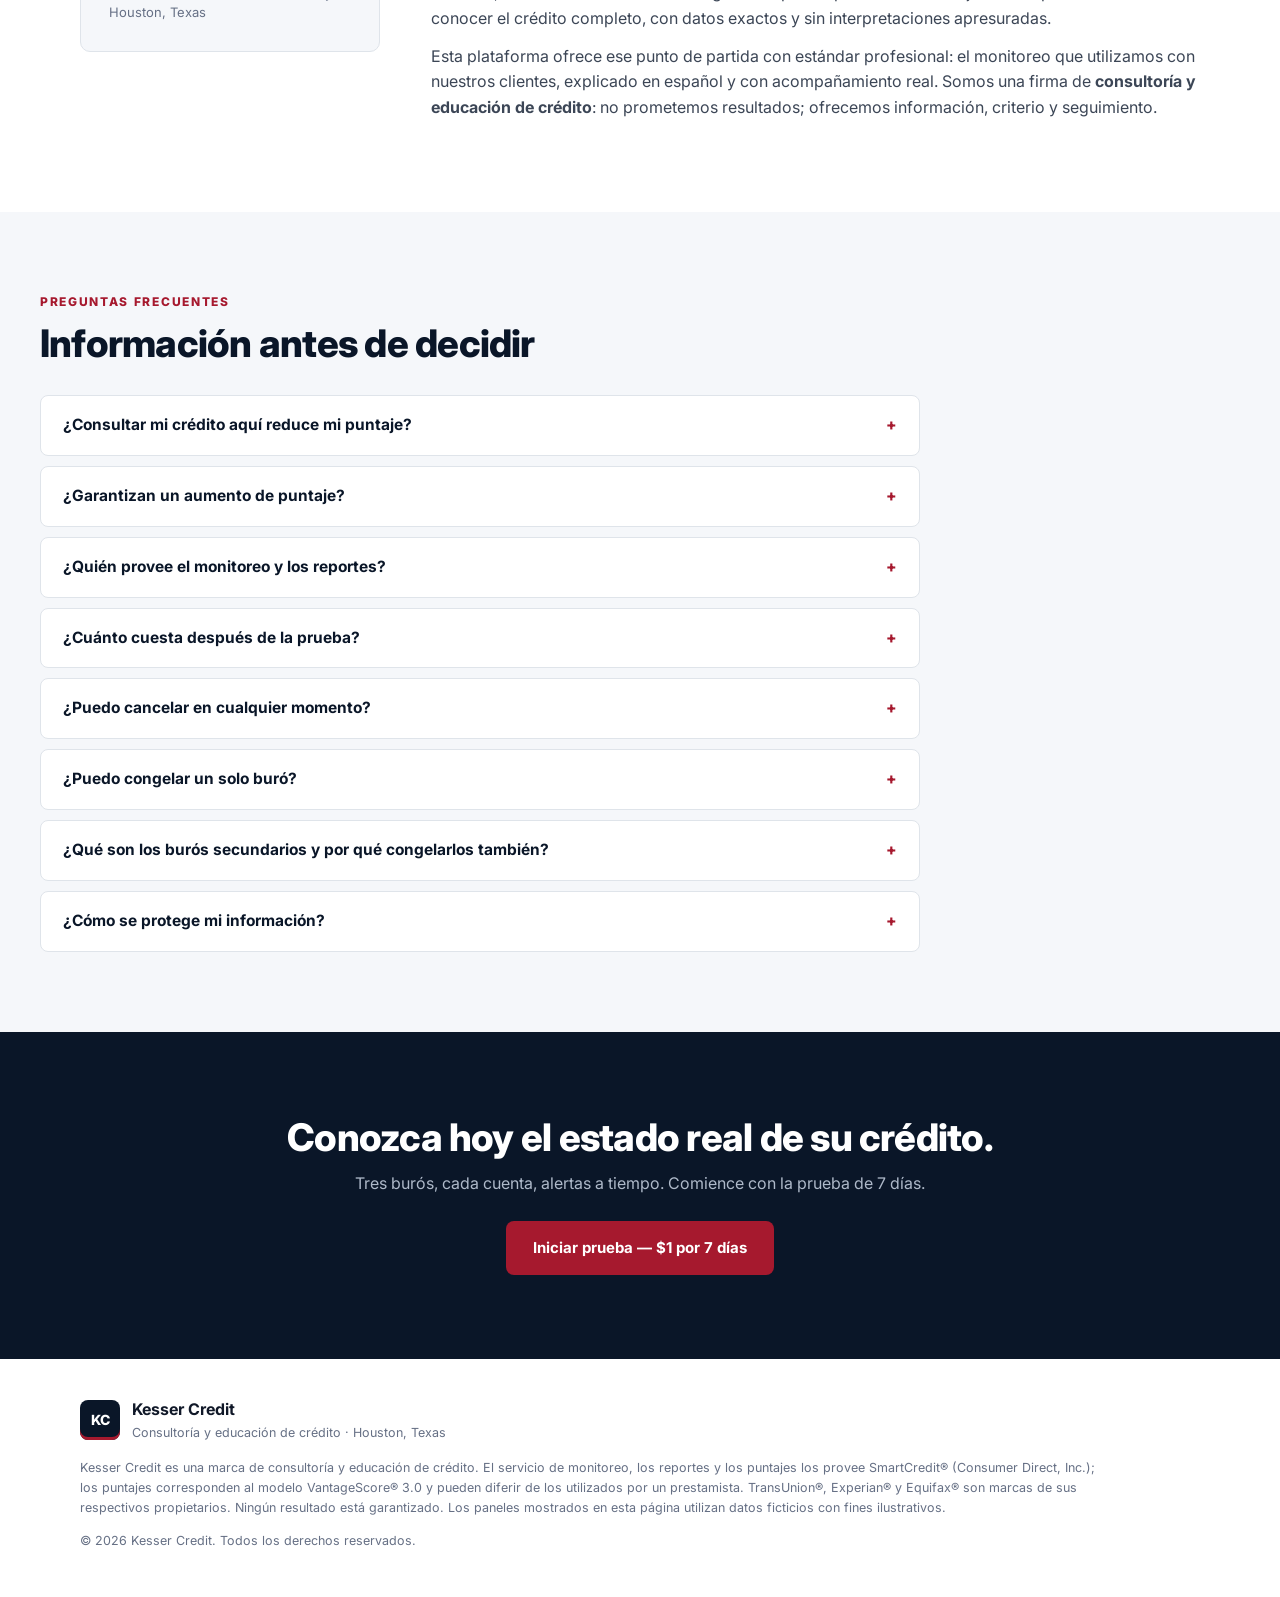
==== commit bfbe705c: "Burós secundarios a su propia página /buros-secundarios/, enlazada solo desde la pantalla de acceso " ====
--- a/index.html
+++ b/index.html
@@ -18,7 +18,7 @@
 <link rel="preconnect" href="https://fonts.googleapis.com">
 <link rel="preconnect" href="https://fonts.gstatic.com" crossorigin>
 <link href="https://fonts.googleapis.com/css2?family=Inter:wght@400;500;600;700;800&display=swap" rel="stylesheet">
-<link rel="stylesheet" href="/styles.css?v=20261023b">
+<link rel="stylesheet" href="/styles.css?v=20261023c">
 </head>
 <body>
 
@@ -38,7 +38,6 @@
     <a href="#como-funciona">Cómo funciona</a>
     <a href="#que-incluye">Qué incluye</a>
     <a href="#congelar">Congelar un buró</a>
-    <a href="#secundarios">Burós secundarios</a>
     <a href="#ejemplo">Ejemplo</a>
     <a href="#precio">Precio</a>
     <a href="#preguntas">Preguntas</a>
@@ -187,54 +186,6 @@
     <p class="freeze__legal">El congelamiento se solicita directamente al buró: por ley, solo el titular puede ponerlo y levantarlo. Kesser Credit no congela reportes en nombre de terceros ni le pedirá su PIN en ningún momento.</p>
   </section>
 
-  <!-- ============ BURÓS SECUNDARIOS ============ -->
-  <section class="section section--tint" id="secundarios">
-    <p class="kicker">Protección completa</p>
-    <h2>Congele también los burós secundarios</h2>
-    <p class="lead">Además de los tres principales, existen burós especializados que las empresas consultan para verificar identidad y evaluar crédito alternativo. Congelarlos cierra las puertas que un robo de identidad suele usar primero. El proceso es el mismo: usted elige <strong>uno</strong>, sigue sus pasos y lo solicita en su página oficial, gratis.</p>
-
-    <div class="freeze">
-      <div class="freeze__picker" role="radiogroup" aria-label="Seleccione el buró secundario que desea congelar">
-        <button type="button" class="bureau s-bureau is-active" data-sbureau="innovis" role="radio" aria-checked="true">
-          <span class="bureau__radio"></span>
-          <span class="bureau__info"><strong>Innovis</strong><small>El «cuarto buró» de crédito</small></span>
-          <span class="bureau__free">Gratis</span>
-        </button>
-        <button type="button" class="bureau s-bureau" data-sbureau="lexisnexis" role="radio" aria-checked="false">
-          <span class="bureau__radio"></span>
-          <span class="bureau__info"><strong>LexisNexis · SageStream</strong><small>Riesgo e identidad — una solicitud congela ambos</small></span>
-          <span class="bureau__free">Gratis</span>
-        </button>
-        <button type="button" class="bureau s-bureau" data-sbureau="teletrack" role="radio" aria-checked="false">
-          <span class="bureau__radio"></span>
-          <span class="bureau__info"><strong>CoreLogic Teletrack</strong><small>Crédito alternativo</small></span>
-          <span class="bureau__free">Gratis</span>
-        </button>
-        <button type="button" class="bureau s-bureau" data-sbureau="clarity" role="radio" aria-checked="false">
-          <span class="bureau__radio"></span>
-          <span class="bureau__info"><strong>Clarity Services</strong><small>Crédito alternativo — parte de Experian</small></span>
-          <span class="bureau__free">Gratis</span>
-        </button>
-        <p class="freeze__hint">Seleccione un buró secundario para ver sus pasos y su enlace oficial.</p>
-      </div>
-
-      <div class="freeze__detail">
-        <small class="freeze__label">Buró secundario seleccionado</small>
-        <h3 id="sec-name">Innovis</h3>
-        <ol class="freeze__steps">
-          <li>Entre a la página oficial de congelamiento de <span class="sec-bname">Innovis</span> con el botón de abajo.</li>
-          <li>Complete la verificación de identidad con sus datos personales.</li>
-          <li>Active el congelamiento y <strong>guarde el PIN</strong> que reciba: lo necesitará para levantarlo.</li>
-        </ol>
-        <p class="freeze__note" id="sec-note">Innovis le enviará un PIN de 10 dígitos por correo postal. Guárdelo en un lugar seguro.</p>
-        <a class="btn btn--primary btn--lg" id="sec-cta" href="https://www.innovis.com/personal/securityFreeze" target="_blank" rel="noopener">Congelar en Innovis</a>
-        <p class="freeze__alt" id="sec-phone-row">¿Prefiere hacerlo por teléfono? <strong id="sec-phone">1-800-540-2505</strong></p>
-        <p class="freeze__url">Página oficial: <span id="sec-url">innovis.com/personal/securityFreeze</span></p>
-      </div>
-    </div>
-    <p class="freeze__legal">Igual que con los principales: el congelamiento de un buró secundario lo solicita únicamente el titular, directamente con ese buró. Kesser Credit no congela reportes en nombre de terceros ni le pedirá su PIN en ningún momento.</p>
-  </section>
-
   <!-- ============ EJEMPLO ============ -->
   <section class="section" id="ejemplo">
     <p class="kicker">Ejemplo</p>
@@ -316,7 +267,7 @@
       <details><summary>¿Cuánto cuesta después de la prueba?</summary><p>La prueba dura 7 días y cuesta $1. Después continúa una membresía mensual cuyo precio exacto aparece en la página de registro, antes de confirmar el cargo.</p></details>
       <details><summary>¿Puedo cancelar en cualquier momento?</summary><p>Sí, desde su propia cuenta, sin permanencia y sin penalidad.</p></details>
       <details><summary>¿Puedo congelar un solo buró?</summary><p>Sí. El congelamiento siempre es buró por buró: usted elige cuál congelar y lo solicita en la página oficial de ese buró, gratis. En la sección «Congele el buró que usted elija» de esta página encontrará los enlaces oficiales y el teléfono de cada uno.</p></details>
-      <details><summary>¿Qué son los burós secundarios y por qué congelarlos también?</summary><p>Son agencias especializadas que las empresas consultan fuera de los tres burós principales: Innovis (crédito), LexisNexis y SageStream (riesgo e identidad), CoreLogic Teletrack y Clarity Services (crédito alternativo). Un estafador puede mover su identidad por estos archivos sin tocar su crédito principal; congelarlos cierra también esas puertas. En la sección «Congele también los burós secundarios» tiene los enlaces oficiales de cada uno.</p></details>
+      <details><summary>¿Qué son los burós secundarios y por qué congelarlos también?</summary><p>Son agencias especializadas que las empresas consultan fuera de los tres burós principales: Innovis (crédito), LexisNexis y SageStream (riesgo e identidad), CoreLogic Teletrack y Clarity Services (crédito alternativo). Un estafador puede mover su identidad por estos archivos sin tocar su crédito principal; congelarlos cierra también esas puertas. Son parte de la protección completa de su identidad.</p></details>
       <details><summary>¿Cómo se protege mi información?</summary><p>El registro se realiza directamente en la plataforma del proveedor, con conexión cifrada. Kesser Credit nunca solicita su número de Seguro Social ni sus contraseñas por esta página, por WhatsApp ni por correo electrónico.</p></details>
     </div>
   </section>
@@ -339,39 +290,6 @@
   <p class="footer__copy">© 2026 Kesser Credit. Todos los derechos reservados.</p>
 </footer>
 
-<script>
-(function(){
-  var SDATA = {
-    innovis:     { name: "Innovis", url: "https://www.innovis.com/personal/securityFreeze", urlText: "innovis.com/personal/securityFreeze", phone: "1-800-540-2505", note: "Innovis le enviará un PIN de 10 dígitos por correo postal. Guárdelo en un lugar seguro." },
-    lexisnexis:  { name: "LexisNexis", url: "https://consumer.risk.lexisnexis.com/freeze", urlText: "consumer.risk.lexisnexis.com/freeze", phone: "1-800-456-1244", note: "Una sola solicitud en LexisNexis congela a la vez su archivo de LexisNexis y el de SageStream." },
-    teletrack:   { name: "CoreLogic Teletrack", url: "https://consumers.teletrack.com/freeze", urlText: "consumers.teletrack.com/freeze", phone: "", note: "El congelamiento de Teletrack se solicita en línea desde su página oficial." },
-    clarity:     { name: "Clarity Services", url: "https://consumers.clarityservices.com/", urlText: "consumers.clarityservices.com", phone: "1-866-390-3118", note: "Clarity Services, parte de Experian, guarda datos de servicios financieros alternativos: préstamos de pequeña cantidad, rent-to-own y productos similares." }
-  };
-  var sbtns = document.querySelectorAll(".s-bureau");
-  var sName = document.getElementById("sec-name");
-  var sCta = document.getElementById("sec-cta");
-  var sPhone = document.getElementById("sec-phone");
-  var sPhoneRow = document.getElementById("sec-phone-row");
-  var sUrl = document.getElementById("sec-url");
-  var sNote = document.getElementById("sec-note");
-  var sBnames = document.querySelectorAll(".sec-bname");
-  sbtns.forEach(function(btn){
-    btn.addEventListener("click", function(){
-      sbtns.forEach(function(b){ b.classList.remove("is-active"); b.setAttribute("aria-checked","false"); });
-      btn.classList.add("is-active"); btn.setAttribute("aria-checked","true");
-      var d = SDATA[btn.getAttribute("data-sbureau")];
-      sName.textContent = d.name;
-      sCta.textContent = "Congelar en " + d.name;
-      sCta.setAttribute("href", d.url);
-      sUrl.textContent = d.urlText;
-      sNote.textContent = d.note;
-      if(d.phone){ sPhone.textContent = d.phone; sPhoneRow.style.display = ""; }
-      else { sPhoneRow.style.display = "none"; }
-      sBnames.forEach(function(s){ s.textContent = d.name; });
-    });
-  });
-})();
-</script>
 <script>
 (function(){
   var DATA = {
--- a/styles.css
+++ b/styles.css
@@ -250,3 +250,12 @@
   .strip__right{display:none}
   .strip .strip__sep,.strip span:nth-child(3){display:none}
 }
+.freeze__more{margin-top:14px;font-size:14px;color:var(--ink2)}
+.freeze__more a{color:var(--accent);font-weight:700}
+.page-title{font-size:clamp(28px,4vw,40px);font-weight:800;letter-spacing:-.025em;line-height:1.13;color:var(--navy);margin-bottom:14px;max-width:44rem}
+.page-sec{padding-top:clamp(34px,5vw,56px)}
+.bridge__sec{display:flex;align-items:center;justify-content:space-between;gap:14px;margin-top:16px;padding:14px 16px;border:1px solid var(--line);border-radius:10px;text-decoration:none;background:var(--tint)}
+.bridge__sec strong{display:block;color:var(--navy);font-size:14.5px}
+.bridge__sec small{display:block;color:var(--muted);font-size:12.5px;margin-top:2px}
+.bridge__sec-arrow{font-size:20px;font-weight:800;color:var(--accent)}
+.bridge__sec:hover{border-color:var(--accent)}
